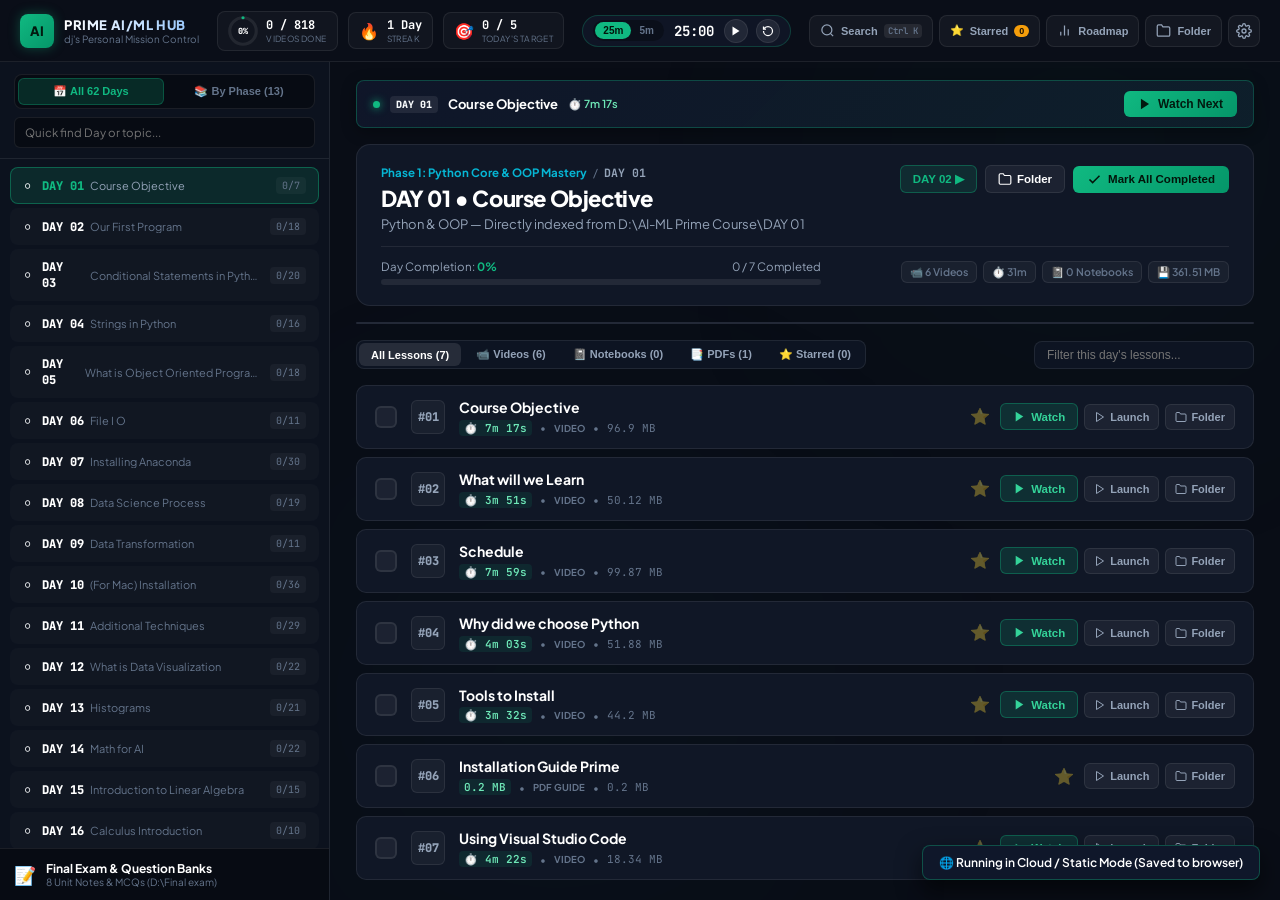
==== docs/index.html @ 707a9030 "feat: prime ai/ml course tracker with sqlite database and github pages static bundle" ====
<!DOCTYPE html>
<html lang="en">
<head>
  <meta charset="UTF-8">
  <meta name="viewport" content="width=device-width, initial-scale=1.0">
  <title>Prime AI/ML Course Tracker | dj's Learning Hub</title>
  <link rel="preconnect" href="https://fonts.googleapis.com">
  <link rel="preconnect" href="https://fonts.gstatic.com" crossorigin>
  <link href="https://fonts.googleapis.com/css2?family=Plus+Jakarta+Sans:wght@300;400;500;600;700;800&family=JetBrains+Mono:wght@400;500;600;700&display=swap" rel="stylesheet">
  <link rel="stylesheet" href="style.css?v=2.2">
</head>
<body>
  <div class="ambient-glow glow-1"></div>
  <div class="ambient-glow glow-2"></div>

  <div class="app-layout">
    
    <!-- COMPACT TOP HEADER -->
    <header class="top-nav">
      <div class="nav-brand-section">
        <div class="brand-avatar">AI</div>
        <div class="brand-text">
          <div class="brand-name">PRIME AI/ML HUB</div>
          <div class="brand-owner">dj's Personal Mission Control</div>
        </div>
      </div>

      <!-- Quick Metrics -->
      <div class="header-stats">
        <div class="stat-pill" title="Overall Course Progress">
          <div class="mini-progress-ring">
            <svg width="32" height="32" viewBox="0 0 36 36">
              <path class="circle-bg" d="M18 2.0845 a 15.9155 15.9155 0 0 1 0 31.831 a 15.9155 15.9155 0 0 1 0 -31.831"/>
              <path id="header-ring" class="circle-prog" stroke-dasharray="0, 100" d="M18 2.0845 a 15.9155 15.9155 0 0 1 0 31.831 a 15.9155 15.9155 0 0 1 0 -31.831"/>
            </svg>
            <span id="header-percent" class="ring-caption">0%</span>
          </div>
          <div class="stat-meta">
            <span id="header-videos-done" class="stat-value">0 / 818</span>
            <span class="stat-sub">Videos Done</span>
          </div>
        </div>

        <div class="stat-pill" title="Consecutive daily study streak">
          <span class="fire-emoji">🔥</span>
          <div class="stat-meta">
            <span id="header-streak" class="stat-value">1 Day</span>
            <span class="stat-sub">Streak</span>
          </div>
        </div>

        <div class="stat-pill" title="Today's goal">
          <span class="goal-emoji">🎯</span>
          <div class="stat-meta">
            <span id="header-today-goal" class="stat-value">0 / 5</span>
            <span class="stat-sub">Today's Target</span>
          </div>
        </div>
      </div>

      <!-- Pomodoro Widget -->
      <div class="nav-pomodoro">
        <div class="pomo-modes">
          <button class="pomo-mode active" data-mins="25">25m</button>
          <button class="pomo-mode" data-mins="5">5m</button>
        </div>
        <div class="pomo-display" id="pomo-timer">25:00</div>
        <button class="pomo-btn play" id="pomo-toggle-btn" title="Start/Pause">
          <svg width="12" height="12" viewBox="0 0 24 24" fill="currentColor">
            <polygon points="5 3 19 12 5 21 5 3"></polygon>
          </svg>
        </button>
        <button class="pomo-btn reset" id="pomo-reset-btn" title="Reset">
          <svg width="12" height="12" viewBox="0 0 24 24" fill="none" stroke="currentColor" stroke-width="2.5">
            <path d="M3 12a9 9 0 1 0 9-9 9.75 9.75 0 0 0-6.74 2.74L3 8"></path>
            <path d="M3 3v5h5"></path>
          </svg>
        </button>
      </div>

      <!-- Actions -->
      <div class="header-actions">
        <button class="header-btn" id="btn-open-search" title="Search (Ctrl + K)">
          <svg width="15" height="15" viewBox="0 0 24 24" fill="none" stroke="currentColor" stroke-width="2">
            <circle cx="11" cy="11" r="8"></circle>
            <line x1="21" y1="21" x2="16.65" y2="16.65"></line>
          </svg>
          <span>Search</span>
          <kbd>Ctrl K</kbd>
        </button>

        <button class="header-btn" id="btn-open-starred" title="Starred Revision Lessons">
          <span>⭐</span>
          <span>Starred</span>
          <span class="counter-badge" id="starred-count-pill">0</span>
        </button>

        <button class="header-btn" id="btn-open-roadmap" title="Curriculum Roadmap">
          <svg width="15" height="15" viewBox="0 0 24 24" fill="none" stroke="currentColor" stroke-width="2">
            <line x1="18" y1="20" x2="18" y2="10"></line>
            <line x1="12" y1="20" x2="12" y2="4"></line>
            <line x1="6" y1="20" x2="6" y2="14"></line>
          </svg>
          <span>Roadmap</span>
        </button>

        <button class="header-btn" id="btn-open-folder" title="Open D:\AI-ML Prime Course in Windows Explorer">
          <svg width="15" height="15" viewBox="0 0 24 24" fill="none" stroke="currentColor" stroke-width="2">
            <path d="M22 19a2 2 0 0 1-2 2H4a2 2 0 0 1-2-2V5a2 2 0 0 1 2-2h5l2 3h9a2 2 0 0 1 2 2z"></path>
          </svg>
          <span>Folder</span>
        </button>

        <button class="header-btn icon-only" id="btn-open-settings" title="Settings & Backup">
          <svg width="16" height="16" viewBox="0 0 24 24" fill="none" stroke="currentColor" stroke-width="2">
            <circle cx="12" cy="12" r="3"></circle>
            <path d="M19.4 15a1.65 1.65 0 0 0 .33 1.82l.06.06a2 2 0 0 1 0 2.83 2 2 0 0 1-2.83 0l-.06-.06a1.65 1.65 0 0 0-1.82-.33 1.65 1.65 0 0 0-1 1.51V21a2 2 0 0 1-2 2 2 2 0 0 1-2-2v-.09A1.65 1.65 0 0 0 9 19.4a1.65 1.65 0 0 0-1.82.33l-.06.06a2 2 0 0 1-2.83 0 2 2 0 0 1 0-2.83l.06-.06a1.65 1.65 0 0 0 .33-1.82 1.65 1.65 0 0 0-1.51-1H3a2 2 0 0 1-2-2 2 2 0 0 1 2-2h.09A1.65 1.65 0 0 0 4.6 9a1.65 1.65 0 0 0-.33-1.82l-.06-.06a2 2 0 0 1 0-2.83 2 2 0 0 1 2.83 0l.06.06a1.65 1.65 0 0 0 1.82.33H9a1.65 1.65 0 0 0 1-1.51V3a2 2 0 0 1 2-2 2 2 0 0 1 2 2v.09a1.65 1.65 0 0 0 1 1.51 1.65 1.65 0 0 0 1.82-.33l.06-.06a2 2 0 0 1 2.83 0 2 2 0 0 1 0 2.83l-.06.06a1.65 1.65 0 0 0-.33 1.82V9a1.65 1.65 0 0 0 1.51 1H21a2 2 0 0 1 2 2 2 2 0 0 1-2 2h-.09a1.65 1.65 0 0 0-1.51 1z"></path>
          </svg>
        </button>
      </div>
    </header>

    <!-- MAIN BODY -->
    <div class="main-body">
      
      <!-- SIDEBAR: DUAL VIEW (ALL 62 DAYS vs BY PHASE) -->
      <aside class="sidebar">
        <div class="sidebar-top">
          <!-- View Switcher -->
          <div class="sidebar-view-toggle">
            <button class="view-toggle-btn active" id="tab-view-days">📅 All 62 Days</button>
            <button class="view-toggle-btn" id="tab-view-phases">📚 By Phase (13)</button>
          </div>

          <div class="sidebar-search">
            <input type="text" id="sidebar-search-box" placeholder="Quick find Day or topic...">
          </div>
        </div>

        <!-- SCROLLABLE LIST OF DAYS & PHASES -->
        <div class="sidebar-scroll-area" id="sidebar-scroll-area">
          <div id="sidebar-content-root">
            <!-- Rendered by JS: either All 62 Days directly or Phase accordions -->
          </div>
        </div>

        <!-- Sticky Exam Vault Link -->
        <div class="sidebar-bottom-link" id="sidebar-exam-vault-btn">
          <div class="exam-link-inner">
            <span class="exam-icon">📝</span>
            <div class="exam-link-text">
              <span class="exam-title">Final Exam & Question Banks</span>
              <span class="exam-sub">8 Unit Notes & MCQs (D:\Final exam)</span>
            </div>
          </div>
        </div>
      </aside>

      <!-- CENTER WORKSPACE (NOW PROPERLY SCROLLABLE!) -->
      <main class="content-workspace" id="content-workspace">
        
        <!-- COMPACT RESUME STRIP -->
        <section class="compact-resume-strip" id="resume-banner">
          <div class="c-resume-left">
            <span class="pulse-dot"></span>
            <span class="c-resume-badge" id="resume-day-badge">DAY 01</span>
            <span class="c-resume-title" id="resume-lecture-title">01. Course Objective</span>
            <span class="c-resume-time" id="resume-time-badge">⏱️ 7m 17s</span>
          </div>
          <button class="c-resume-btn" id="resume-watch-btn">
            <svg width="14" height="14" viewBox="0 0 24 24" fill="currentColor">
              <polygon points="5 3 19 12 5 21 5 3"></polygon>
            </svg>
            <span>Watch Next</span>
          </button>
        </section>

        <!-- CURRENT DAY PANEL WITH PREV / NEXT BUTTONS -->
        <section class="current-day-panel">
          <div class="day-panel-header">
            <div class="day-panel-title-col">
              <div class="day-breadcrumbs">
                <span class="crumb-phase" id="day-phase-name">Phase 1: Python Core & OOP</span>
                <span class="crumb-divider">/</span>
                <span class="crumb-day" id="day-number-label">DAY 01</span>
              </div>
              <h1 class="day-main-heading" id="day-heading">DAY 01 • Course Objective</h1>
              <p class="day-overview-text" id="day-overview">Directly indexed from D:\AI-ML Prime Course\DAY 01</p>
            </div>

            <!-- Day Navigation & Actions -->
            <div class="day-panel-actions">
              <div class="day-nav-arrows">
                <button class="day-nav-arrow-btn" id="btn-prev-day" title="Previous Day">◀ Prev Day</button>
                <button class="day-nav-arrow-btn highlight" id="btn-next-day" title="Next Day">Next Day ▶</button>
              </div>

              <button class="btn-clean" id="btn-open-day-folder" title="Open Day folder in Windows Explorer">
                <svg width="14" height="14" viewBox="0 0 24 24" fill="none" stroke="currentColor" stroke-width="2">
                  <path d="M22 19a2 2 0 0 1-2 2H4a2 2 0 0 1-2-2V5a2 2 0 0 1 2-2h5l2 3h9a2 2 0 0 1 2 2z"></path>
                </svg>
                <span>Folder</span>
              </button>

              <button class="btn-primary-gradient" id="btn-toggle-day-complete">
                <svg width="15" height="15" viewBox="0 0 24 24" fill="none" stroke="currentColor" stroke-width="2.5">
                  <polyline points="20 6 9 17 4 12"></polyline>
                </svg>
                <span id="btn-toggle-day-text">Mark All Completed</span>
              </button>
            </div>
          </div>

          <!-- Progress summary strip -->
          <div class="day-progress-strip">
            <div class="prog-bar-container">
              <div class="prog-bar-label">
                <span>Day Completion: <strong id="day-pct-label">0%</strong></span>
                <span id="day-count-label">0 / 7 Completed</span>
              </div>
              <div class="prog-track">
                <div class="prog-fill" id="day-prog-fill" style="width: 0%;"></div>
              </div>
            </div>

            <div class="day-quick-stats">
              <span class="stat-tag" id="day-stat-vids">📹 6 Videos</span>
              <span class="stat-tag" id="day-stat-duration">⏱️ ~31m</span>
              <span class="stat-tag" id="day-stat-books">📓 0 Notebooks</span>
              <span class="stat-tag" id="day-stat-size">💾 361 MB</span>
            </div>
          </div>
        </section>

        <!-- DAY NOTES ACCORDION -->
        <section class="day-notes-wrapper">
          <div class="notes-bar-toggle" id="notes-bar-toggle">
            <div class="notes-bar-left">
              <span class="notes-icon">📝</span>
              <span class="notes-title">Personal Study Notes & Key Formulas for this Day</span>
              <span class="notes-tag" id="notes-active-tag"></span>
            </div>
            <div class="notes-bar-right">
              <span class="toggle-arrow" id="notes-arrow">▼</span>
            </div>
          </div>
          <div class="notes-content-area" id="notes-content-area" style="display: none;">
            <div class="notes-quick-tags">
              <button class="quick-tag-btn" data-insert="[💡 Key Concept]: ">+ Key Concept</button>
              <button class="quick-tag-btn" data-insert="[🎯 Interview Q]: ">+ Interview Q</button>
              <button class="quick-tag-btn" data-insert="[⚠️ Caution]: ">+ Caution</button>
              <button class="quick-tag-btn" data-insert="[📌 Code Snippet]: ">+ Code Snippet</button>
            </div>
            <textarea id="day-notes-input" placeholder="Jot down notes, formulas, interview questions, or code snippets for this day... (Auto-saves continuously)"></textarea>
            <div class="notes-bottom-row">
              <span class="notes-auto-msg" id="notes-status-msg">Auto-saves on typing</span>
              <button class="btn-save-note" id="btn-save-note">Save Notes</button>
            </div>
          </div>
        </section>

        <!-- LESSON FILTER TABS -->
        <section class="lessons-header-filter">
          <div class="filter-pills">
            <button class="tab-pill active" data-type="all">All Lessons (<span id="count-all">0</span>)</button>
            <button class="tab-pill" data-type="video">📹 Videos (<span id="count-video">0</span>)</button>
            <button class="tab-pill" data-type="notebook">📓 Notebooks (<span id="count-notebook">0</span>)</button>
            <button class="tab-pill" data-type="pdf">📑 PDFs (<span id="count-pdf">0</span>)</button>
            <button class="tab-pill" data-type="starred">⭐ Starred (<span id="count-starred">0</span>)</button>
          </div>
          <div class="lesson-search-box">
            <input type="text" id="lesson-local-search" placeholder="Filter this day's lessons...">
          </div>
        </section>

        <!-- LESSONS CARDS LIST -->
        <section class="lessons-stack" id="lessons-cards-stack">
          <!-- Populated dynamically -->
        </section>

        <!-- BOTTOM DAY ADVANCE BANNER -->
        <section class="day-advance-card" id="day-advance-card">
          <div class="advance-card-content">
            <div class="advance-card-text">
              <span class="advance-label">UP NEXT IN CURRICULUM</span>
              <h3 class="advance-title" id="advance-next-title">Day 02 • Our First Program</h3>
              <p class="advance-meta" id="advance-next-meta">18 Lectures • ~1h 15m</p>
            </div>
            <button class="advance-btn" id="btn-advance-next-day">
              <span>Go to Next Day</span>
              <svg width="16" height="16" viewBox="0 0 24 24" fill="none" stroke="currentColor" stroke-width="2.5">
                <line x1="5" y1="12" x2="19" y2="12"></line>
                <polyline points="12 5 19 12 12 19"></polyline>
              </svg>
            </button>
          </div>
        </section>

      </main>
    </div>

    <!-- THEATER VIDEO PLAYER MODAL -->
    <div class="theater-modal" id="video-theater" style="display: none;">
      <div class="theater-card">
        <div class="theater-header">
          <div class="theater-title-group">
            <span class="theater-badge" id="theater-day-badge">DAY 01</span>
            <h3 class="theater-heading" id="theater-title">Lecture Title</h3>
          </div>
          <div class="theater-actions">
            <button class="btn-theater-action" id="theater-vlc-btn" title="Open in VLC / Laptop Media Player">
              <svg width="15" height="15" viewBox="0 0 24 24" fill="currentColor">
                <polygon points="5 3 19 12 5 21 5 3"></polygon>
              </svg>
              <span>Open in Laptop Player</span>
            </button>
            <button class="btn-theater-close" id="theater-close-btn" title="Close (Esc)">&times;</button>
          </div>
        </div>

        <div class="theater-screen">
          <video id="theater-video" controls preload="metadata" playsinline></video>
        </div>

        <div class="theater-footer">
          <div class="theater-speeds">
            <span class="speed-label">Speed:</span>
            <button class="speed-btn" data-spd="0.75">0.75x</button>
            <button class="speed-btn active" data-spd="1.0">1.0x</button>
            <button class="speed-btn" data-spd="1.25">1.25x</button>
            <button class="speed-btn" data-spd="1.5">1.5x</button>
            <button class="speed-btn" data-spd="1.75">1.75x</button>
            <button class="speed-btn" data-spd="2.0">2.0x</button>
          </div>

          <div class="theater-next">
            <button class="btn-complete-next" id="theater-next-btn">
              <svg width="16" height="16" viewBox="0 0 24 24" fill="none" stroke="currentColor" stroke-width="2.5">
                <polyline points="20 6 9 17 4 12"></polyline>
              </svg>
              <span>Mark Complete & Play Next</span>
            </button>
          </div>
        </div>
      </div>
    </div>

    <!-- GLOBAL SEARCH MODAL (Ctrl + K) -->
    <div class="overlay-modal" id="search-modal" style="display: none;">
      <div class="search-modal-container">
        <div class="search-modal-head">
          <svg width="20" height="20" viewBox="0 0 24 24" fill="none" stroke="currentColor" stroke-width="2">
            <circle cx="11" cy="11" r="8"></circle>
            <line x1="21" y1="21" x2="16.65" y2="16.65"></line>
          </svg>
          <input type="text" id="global-search-field" placeholder="Search any topic, e.g. 'Linear Regression', 'CNN', 'Docker', 'OOP'..." autocomplete="off">
          <button class="overlay-close" id="search-close-btn">&times;</button>
        </div>
        <div class="search-modal-results" id="search-modal-results">
          <div class="empty-hint">Type keywords to search across all 62 Days and 818+ lessons...</div>
        </div>
      </div>
    </div>

    <!-- STARRED REVISION MODAL -->
    <div class="overlay-modal" id="starred-modal" style="display: none;">
      <div class="standard-modal-container">
        <div class="standard-modal-head">
          <div class="title-with-icon">
            <span>⭐</span>
            <h3>Starred Revision Bank</h3>
          </div>
          <button class="overlay-close" id="starred-close-btn">&times;</button>
        </div>
        <div class="standard-modal-body">
          <p class="modal-lead">Lessons and formulas flagged for your interview and exam revision.</p>
          <div class="starred-grid" id="starred-items-box">
            <!-- Populated dynamically -->
          </div>
        </div>
      </div>
    </div>

    <!-- ROADMAP & ANALYTICS MODAL -->
    <div class="overlay-modal" id="roadmap-modal" style="display: none;">
      <div class="standard-modal-container wide">
        <div class="standard-modal-head">
          <h3>Prime AI/ML Curriculum Roadmap & Estimates</h3>
          <button class="overlay-close" id="roadmap-close-btn">&times;</button>
        </div>
        <div class="standard-modal-body">
          <div class="kpi-grid">
            <div class="kpi-card">
              <span class="kpi-value" id="kpi-videos-done">0 / 818</span>
              <span class="kpi-title">Videos Completed</span>
            </div>
            <div class="kpi-card">
              <span class="kpi-value" id="kpi-days-done">0 / 62</span>
              <span class="kpi-title">Days Completed</span>
            </div>
            <div class="kpi-card">
              <span class="kpi-value" id="kpi-hours-total">117.1h</span>
              <span class="kpi-title">Total Course Material</span>
            </div>
            <div class="kpi-card">
              <span class="kpi-value" id="kpi-estimated-date">Calculating...</span>
              <span class="kpi-title">Projected Completion</span>
            </div>
          </div>

          <h4 class="subhead-title">Phase-by-Phase Progress</h4>
          <div class="roadmap-phases-grid" id="roadmap-phases-grid">
            <!-- Populated dynamically -->
          </div>
        </div>
      </div>
    </div>

    <!-- SETTINGS & BACKUP MODAL -->
    <div class="overlay-modal" id="settings-modal" style="display: none;">
      <div class="standard-modal-container">
        <div class="standard-modal-head">
          <h3>Preferences & Backup</h3>
          <button class="overlay-close" id="settings-close-btn">&times;</button>
        </div>
        <div class="standard-modal-body">
          <div class="config-row">
            <label class="config-label">Daily Lesson Target</label>
            <div class="config-inline">
              <input type="number" id="setting-daily-target" min="1" max="50" value="5">
              <button class="btn-simple" id="btn-save-target">Save Target</button>
            </div>
            <span class="config-help">Setting a comfortable daily target (e.g. 5 lectures/day) helps you complete the course in ~5-6 weeks.</span>
          </div>

          <div class="config-row">
            <label class="config-label">Export Progress Backup</label>
            <p class="config-desc">Save a JSON backup of all completed lessons, bookmarks, and study notes.</p>
            <button class="btn-simple" id="btn-export-backup">📥 Download Backup JSON</button>
          </div>

          <div class="config-row">
            <label class="config-label">Restore from Backup</label>
            <p class="config-desc">Restore your saved progress from a JSON file.</p>
            <input type="file" id="file-import-input" accept=".json" style="display: none;">
            <button class="btn-simple secondary" id="btn-trigger-import">📤 Upload Backup JSON</button>
          </div>

          <div class="config-row">
            <label class="config-label">Indexed Course Path</label>
            <p class="config-path"><code>D:\AI-ML Prime Course</code></p>
          </div>
        </div>
      </div>
    </div>

    <!-- TOAST NOTIFICATIONS -->
    <div class="toast-shelf" id="toast-shelf"></div>

  </div>

  <script src="app.js?v=2.2"></script>
</body>
</html>
---- docs/style.css ----
:root {
  --bg-core: #090d16;
  --bg-card: #101726;
  --bg-card-hover: #162035;
  --bg-sidebar: #0c121e;
  --bg-nav: #0a0e18;
  
  --border-subtle: rgba(255, 255, 255, 0.08);
  --border-hover: rgba(255, 255, 255, 0.16);
  --border-accent: rgba(16, 185, 129, 0.4);

  --text-primary: #f8fafc;
  --text-secondary: #94a3b8;
  --text-muted: #64748b;

  --emerald: #10b981;
  --emerald-glow: rgba(16, 185, 129, 0.35);
  --cyan: #06b6d4;
  --blue: #3b82f6;
  --indigo: #6366f1;
  --amber: #f59e0b;
  --rose: #f43f5e;

  --font-sans: 'Plus Jakarta Sans', system-ui, -apple-system, sans-serif;
  --font-mono: 'JetBrains Mono', monospace;

  --radius-xl: 14px;
  --radius-lg: 10px;
  --radius-md: 8px;
  --radius-sm: 6px;
}

* {
  margin: 0;
  padding: 0;
  box-sizing: border-box;
}

html, body {
  height: 100%;
  width: 100%;
  overflow: hidden; /* App shell manages internal scrolling */
  font-family: var(--font-sans);
  background-color: var(--bg-core);
  color: var(--text-primary);
  -webkit-font-smoothing: antialiased;
}

/* PROMINENT, HIGH-VISIBILITY SCROLLBARS */
::-webkit-scrollbar {
  width: 9px;
  height: 9px;
}
::-webkit-scrollbar-track {
  background: rgba(0, 0, 0, 0.45);
}
::-webkit-scrollbar-thumb {
  background: #10b981;
  border-radius: 6px;
  border: 2px solid #090d16;
}
::-webkit-scrollbar-thumb:hover {
  background: #34d399;
  box-shadow: 0 0 10px var(--emerald-glow);
}
* {
  scrollbar-color: #10b981 rgba(0, 0, 0, 0.35);
  scrollbar-width: thin;
}

/* Ambient Backdrops */
.ambient-glow {
  position: fixed;
  border-radius: 50%;
  filter: blur(140px);
  pointer-events: none;
  z-index: 0;
}
.glow-1 {
  width: 500px;
  height: 500px;
  background: radial-gradient(circle, rgba(16, 185, 129, 0.08) 0%, transparent 70%);
  top: -100px;
  right: -50px;
}
.glow-2 {
  width: 600px;
  height: 600px;
  background: radial-gradient(circle, rgba(6, 182, 212, 0.06) 0%, transparent 70%);
  bottom: -100px;
  left: 20%;
}

/* APP SHELL WITH STRICT FLEXBOX SCROLLING */
.app-layout {
  position: relative;
  z-index: 1;
  display: flex;
  flex-direction: column;
  height: 100vh;
  width: 100vw;
  overflow: hidden;
}

/* TOP NAVIGATION */
.top-nav {
  height: 62px;
  background: var(--bg-nav);
  border-bottom: 1px solid var(--border-subtle);
  display: flex;
  align-items: center;
  justify-content: space-between;
  padding: 0 20px;
  gap: 16px;
  flex-shrink: 0;
  backdrop-filter: blur(20px);
}

.nav-brand-section {
  display: flex;
  align-items: center;
  gap: 10px;
}
.brand-avatar {
  width: 34px;
  height: 34px;
  background: linear-gradient(135deg, var(--emerald), #059669);
  color: #021a0f;
  font-weight: 800;
  font-size: 13px;
  border-radius: 8px;
  display: flex;
  align-items: center;
  justify-content: center;
  box-shadow: 0 0 12px var(--emerald-glow);
}
.brand-text {
  display: flex;
  flex-direction: column;
}
.brand-name {
  font-size: 13px;
  font-weight: 800;
  letter-spacing: 0.6px;
  background: linear-gradient(90deg, #fff, #93c5fd);
  -webkit-background-clip: text;
  -webkit-text-fill-color: transparent;
}
.brand-owner {
  font-size: 10px;
  color: var(--text-muted);
}

/* Stats in Header */
.header-stats {
  display: flex;
  align-items: center;
  gap: 10px;
}
.stat-pill {
  display: flex;
  align-items: center;
  gap: 8px;
  background: rgba(255, 255, 255, 0.03);
  border: 1px solid var(--border-subtle);
  border-radius: var(--radius-md);
  padding: 4px 10px;
  transition: all 0.2s ease;
}
.stat-pill:hover {
  background: rgba(255, 255, 255, 0.06);
  border-color: var(--border-hover);
}

.mini-progress-ring {
  position: relative;
  width: 30px;
  height: 30px;
  display: flex;
  align-items: center;
  justify-content: center;
}
.circle-bg {
  fill: none;
  stroke: rgba(255, 255, 255, 0.08);
  stroke-width: 3.8;
}
.circle-prog {
  fill: none;
  stroke: var(--emerald);
  stroke-width: 3.8;
  stroke-linecap: round;
  transition: stroke-dasharray 0.5s ease;
}
.ring-caption {
  position: absolute;
  font-size: 8.5px;
  font-weight: 800;
  font-family: var(--font-mono);
  color: #fff;
}

.stat-meta {
  display: flex;
  flex-direction: column;
}
.stat-value {
  font-size: 12px;
  font-weight: 700;
  font-family: var(--font-mono);
  color: #fff;
}
.stat-sub {
  font-size: 8.5px;
  color: var(--text-muted);
  text-transform: uppercase;
  letter-spacing: 0.4px;
}

.fire-emoji, .goal-emoji {
  font-size: 16px;
}

/* Pomodoro Widget */
.nav-pomodoro {
  display: flex;
  align-items: center;
  gap: 8px;
  background: rgba(16, 23, 38, 0.95);
  border: 1px solid rgba(16, 185, 129, 0.25);
  padding: 3px 10px;
  border-radius: 24px;
}
.pomo-modes {
  display: flex;
  background: rgba(0, 0, 0, 0.3);
  border-radius: 12px;
  padding: 2px;
}
.pomo-mode {
  background: transparent;
  border: none;
  color: var(--text-muted);
  font-size: 10px;
  font-weight: 600;
  padding: 3px 8px;
  border-radius: 10px;
  cursor: pointer;
}
.pomo-mode.active {
  background: var(--emerald);
  color: #03140a;
  font-weight: 700;
}
.pomo-display {
  font-family: var(--font-mono);
  font-size: 14px;
  font-weight: 700;
  color: #fff;
  min-width: 44px;
  text-align: center;
}
.pomo-btn {
  background: rgba(255, 255, 255, 0.08);
  border: 1px solid var(--border-subtle);
  color: #fff;
  width: 24px;
  height: 24px;
  border-radius: 50%;
  display: flex;
  align-items: center;
  justify-content: center;
  cursor: pointer;
}
.pomo-btn:hover {
  background: var(--emerald);
  color: #03140a;
}

/* Header Buttons */
.header-actions {
  display: flex;
  align-items: center;
  gap: 6px;
}
.header-btn {
  display: flex;
  align-items: center;
  gap: 6px;
  background: rgba(255, 255, 255, 0.04);
  border: 1px solid var(--border-subtle);
  color: var(--text-secondary);
  height: 32px;
  padding: 0 10px;
  border-radius: var(--radius-md);
  font-size: 11px;
  font-weight: 600;
  cursor: pointer;
  transition: all 0.2s ease;
}
.header-btn:hover {
  background: rgba(255, 255, 255, 0.08);
  color: #fff;
  border-color: var(--border-hover);
}
.header-btn kbd {
  background: rgba(255, 255, 255, 0.08);
  border-radius: 4px;
  padding: 1px 4px;
  font-size: 9px;
  font-family: var(--font-mono);
  color: var(--text-muted);
}
.counter-badge {
  background: var(--amber);
  color: #1a1002;
  font-size: 9px;
  font-weight: 800;
  padding: 1px 5px;
  border-radius: 6px;
}
.header-btn.icon-only {
  padding: 0;
  width: 32px;
  justify-content: center;
}

/* MAIN BODY - CRITICAL FLEXBOX SCROLLING BASE */
.main-body {
  display: flex;
  flex: 1;
  min-height: 0; /* CRITICAL: Enables children to shrink and scroll */
  overflow: hidden;
}

/* SIDEBAR */
.sidebar {
  width: 330px;
  background: var(--bg-sidebar);
  border-right: 1px solid var(--border-subtle);
  display: flex;
  flex-direction: column;
  min-height: 0; /* CRITICAL */
  flex-shrink: 0;
}

.sidebar-top {
  padding: 12px 14px 10px;
  display: flex;
  flex-direction: column;
  gap: 8px;
  border-bottom: 1px solid var(--border-subtle);
}

/* View Switcher */
.sidebar-view-toggle {
  display: flex;
  background: rgba(0, 0, 0, 0.35);
  border: 1px solid var(--border-subtle);
  border-radius: var(--radius-md);
  padding: 3px;
  gap: 3px;
}
.view-toggle-btn {
  flex: 1;
  background: transparent;
  border: none;
  color: var(--text-muted);
  font-size: 11px;
  font-weight: 700;
  padding: 6px 8px;
  border-radius: var(--radius-sm);
  cursor: pointer;
  transition: all 0.15s ease;
  white-space: nowrap;
}
.view-toggle-btn.active {
  background: rgba(16, 185, 129, 0.18);
  color: var(--emerald);
  border: 1px solid rgba(16, 185, 129, 0.3);
}

.sidebar-search input {
  width: 100%;
  background: rgba(0, 0, 0, 0.35);
  border: 1px solid var(--border-subtle);
  border-radius: var(--radius-sm);
  padding: 7px 10px;
  color: #fff;
  font-size: 11.5px;
  font-family: var(--font-sans);
  outline: none;
}
.sidebar-search input:focus {
  border-color: var(--emerald);
}

/* SCROLLABLE SIDEBAR LIST */
.sidebar-scroll-area {
  flex: 1;
  min-height: 0; /* CRITICAL */
  overflow-y: scroll; /* ALWAYS SCROLLABLE */
  padding: 8px 10px 20px;
}

/* DAY ROW IN SIDEBAR */
.sidebar-day-card {
  display: flex;
  align-items: center;
  justify-content: space-between;
  padding: 9px 12px;
  margin-bottom: 4px;
  border-radius: var(--radius-md);
  background: rgba(255, 255, 255, 0.02);
  border: 1px solid transparent;
  cursor: pointer;
  transition: all 0.15s ease;
  gap: 8px;
}
.sidebar-day-card:hover {
  background: rgba(255, 255, 255, 0.06);
  border-color: var(--border-hover);
}
.sidebar-day-card.active {
  background: rgba(16, 185, 129, 0.14);
  border-color: rgba(16, 185, 129, 0.4);
}

.s-day-left {
  display: flex;
  align-items: center;
  gap: 10px;
  flex: 1;
  min-width: 0;
}
.s-status-icon {
  font-size: 11px;
  flex-shrink: 0;
}
.s-day-meta {
  display: flex;
  flex-direction: column;
  gap: 1px;
  min-width: 0;
}
.s-day-title-row {
  display: flex;
  align-items: center;
  gap: 6px;
}
.s-day-num {
  font-size: 12px;
  font-weight: 800;
  font-family: var(--font-mono);
  color: #fff;
}
.sidebar-day-card.active .s-day-num {
  color: var(--emerald);
}
.s-day-topic {
  font-size: 11px;
  color: var(--text-muted);
  white-space: nowrap;
  overflow: hidden;
  text-overflow: ellipsis;
}
.sidebar-day-card.active .s-day-topic {
  color: var(--text-secondary);
}
.s-day-badge-cnt {
  font-size: 10px;
  font-family: var(--font-mono);
  color: var(--text-muted);
  background: rgba(255, 255, 255, 0.04);
  padding: 2px 6px;
  border-radius: 4px;
  flex-shrink: 0;
}

/* Phase Accordion in By Phase view */
.phase-accordion-card {
  border: 1px solid var(--border-subtle);
  border-radius: var(--radius-md);
  background: rgba(255, 255, 255, 0.02);
  margin-bottom: 6px;
  overflow: hidden;
}
.phase-accordion-card.open {
  background: rgba(255, 255, 255, 0.035);
  border-color: var(--border-hover);
}
.phase-accordion-head {
  padding: 10px 12px;
  display: flex;
  align-items: center;
  justify-content: space-between;
  cursor: pointer;
  user-select: none;
  gap: 8px;
}
.phase-accordion-head:hover {
  background: rgba(255, 255, 255, 0.04);
}
.phase-indicator-dot {
  width: 8px;
  height: 8px;
  border-radius: 50%;
  flex-shrink: 0;
}
.phase-head-meta {
  display: flex;
  flex-direction: column;
  gap: 1px;
  flex: 1;
}
.phase-head-title {
  font-size: 12px;
  font-weight: 700;
  color: #fff;
}
.phase-head-sub {
  font-size: 10px;
  color: var(--text-muted);
  font-family: var(--font-mono);
}
.phase-toggle-icon {
  font-size: 9px;
  color: var(--text-muted);
  transition: transform 0.2s ease;
}
.phase-accordion-card.open .phase-toggle-icon {
  transform: rotate(180deg);
}
.phase-nested-days {
  display: none;
  padding: 4px 6px 8px;
  flex-direction: column;
  gap: 2px;
}
.phase-accordion-card.open .phase-nested-days {
  display: flex;
}

/* Exam Vault Sticky Footer Link */
.sidebar-bottom-link {
  padding: 12px 14px;
  border-top: 1px solid var(--border-subtle);
  background: rgba(0, 0, 0, 0.35);
  cursor: pointer;
  transition: all 0.2s ease;
  flex-shrink: 0;
}
.sidebar-bottom-link:hover {
  background: rgba(225, 29, 72, 0.15);
}
.exam-link-inner {
  display: flex;
  align-items: center;
  gap: 10px;
}
.exam-icon {
  font-size: 18px;
}
.exam-link-text {
  display: flex;
  flex-direction: column;
}
.exam-title {
  font-size: 12px;
  font-weight: 700;
  color: #fff;
}
.exam-sub {
  font-size: 10px;
  color: var(--text-muted);
}

/* CENTER WORKSPACE - PROPERLY SCROLLABLE WITH STABLE GUTTER */
.content-workspace {
  flex: 1;
  min-height: 0; /* CRITICAL: Enables vertical scrolling inside flex container */
  overflow-y: scroll; /* ALWAYS SCROLLABLE */
  padding: 18px 26px 80px;
  display: flex;
  flex-direction: column;
  gap: 16px;
}

/* COMPACT RESUME STRIP */
.compact-resume-strip {
  background: linear-gradient(135deg, rgba(16, 23, 42, 0.95), rgba(15, 33, 45, 0.9));
  border: 1px solid rgba(16, 185, 129, 0.3);
  border-radius: var(--radius-md);
  padding: 10px 16px;
  display: flex;
  align-items: center;
  justify-content: space-between;
  gap: 14px;
  box-shadow: 0 4px 15px rgba(0, 0, 0, 0.3);
}
.c-resume-left {
  display: flex;
  align-items: center;
  gap: 10px;
  min-width: 0;
}
.pulse-dot {
  width: 7px;
  height: 7px;
  background: var(--emerald);
  border-radius: 50%;
  box-shadow: 0 0 8px var(--emerald);
  flex-shrink: 0;
  animation: pulse 2s infinite;
}
@keyframes pulse {
  0% { transform: scale(0.95); opacity: 0.8; }
  50% { transform: scale(1.2); opacity: 1; }
  100% { transform: scale(0.95); opacity: 0.8; }
}
.c-resume-badge {
  font-size: 10px;
  font-weight: 800;
  font-family: var(--font-mono);
  background: rgba(255, 255, 255, 0.08);
  padding: 2px 6px;
  border-radius: 4px;
}
.c-resume-title {
  font-size: 13px;
  font-weight: 700;
  color: #fff;
  white-space: nowrap;
  overflow: hidden;
  text-overflow: ellipsis;
}
.c-resume-time {
  font-size: 11px;
  font-weight: 600;
  color: #6ee7b7;
  white-space: nowrap;
}
.c-resume-btn {
  display: flex;
  align-items: center;
  gap: 6px;
  background: linear-gradient(135deg, var(--emerald), #059669);
  color: #021a0f;
  font-size: 12px;
  font-weight: 800;
  border: none;
  padding: 6px 14px;
  border-radius: var(--radius-sm);
  cursor: pointer;
  white-space: nowrap;
}
.c-resume-btn:hover {
  box-shadow: 0 0 14px var(--emerald-glow);
}

/* CURRENT DAY PANEL */
.current-day-panel {
  background: var(--bg-card);
  border: 1px solid var(--border-subtle);
  border-radius: var(--radius-xl);
  padding: 20px 24px;
  display: flex;
  flex-direction: column;
  gap: 14px;
}
.day-panel-header {
  display: flex;
  align-items: flex-start;
  justify-content: space-between;
  gap: 16px;
}
.day-panel-title-col {
  display: flex;
  flex-direction: column;
  gap: 4px;
}
.day-breadcrumbs {
  display: flex;
  align-items: center;
  gap: 6px;
  font-size: 11.5px;
}
.crumb-phase {
  color: var(--cyan);
  font-weight: 700;
}
.crumb-divider {
  color: var(--text-muted);
}
.crumb-day {
  color: var(--text-secondary);
  font-family: var(--font-mono);
  font-weight: 700;
}
.day-main-heading {
  font-size: 22px;
  font-weight: 800;
  color: #fff;
  letter-spacing: -0.4px;
}
.day-overview-text {
  font-size: 13px;
  color: var(--text-secondary);
}

.day-panel-actions {
  display: flex;
  align-items: center;
  gap: 8px;
  flex-shrink: 0;
  flex-wrap: wrap;
}
.day-nav-arrows {
  display: flex;
  gap: 4px;
}
.day-nav-arrow-btn {
  background: rgba(255, 255, 255, 0.05);
  border: 1px solid var(--border-subtle);
  color: #fff;
  font-size: 11.5px;
  font-weight: 700;
  padding: 6px 12px;
  border-radius: var(--radius-sm);
  cursor: pointer;
}
.day-nav-arrow-btn:hover {
  background: rgba(255, 255, 255, 0.12);
}
.day-nav-arrow-btn.highlight {
  background: rgba(16, 185, 129, 0.12);
  border-color: rgba(16, 185, 129, 0.35);
  color: var(--emerald);
}
.day-nav-arrow-btn.highlight:hover {
  background: var(--emerald);
  color: #021a0f;
}

.btn-clean {
  display: flex;
  align-items: center;
  gap: 5px;
  background: rgba(255, 255, 255, 0.05);
  border: 1px solid var(--border-subtle);
  color: #fff;
  padding: 6px 12px;
  border-radius: var(--radius-sm);
  font-size: 11.5px;
  font-weight: 600;
  cursor: pointer;
}
.btn-clean:hover {
  background: rgba(255, 255, 255, 0.1);
}
.btn-primary-gradient {
  display: flex;
  align-items: center;
  gap: 6px;
  background: linear-gradient(135deg, var(--emerald), #059669);
  color: #03140a;
  border: none;
  padding: 6px 14px;
  border-radius: var(--radius-sm);
  font-size: 11.5px;
  font-weight: 700;
  cursor: pointer;
}
.btn-primary-gradient:hover {
  box-shadow: 0 0 14px var(--emerald-glow);
}

/* Day Progress Strip */
.day-progress-strip {
  display: flex;
  align-items: center;
  justify-content: space-between;
  border-top: 1px solid var(--border-subtle);
  padding-top: 12px;
  gap: 16px;
}
.prog-bar-container {
  flex: 1;
  max-width: 440px;
  display: flex;
  flex-direction: column;
  gap: 5px;
}
.prog-bar-label {
  display: flex;
  justify-content: space-between;
  font-size: 11.5px;
  color: var(--text-secondary);
}
.prog-bar-label strong {
  color: var(--emerald);
}
.prog-track {
  height: 6px;
  background: rgba(255, 255, 255, 0.08);
  border-radius: 4px;
  overflow: hidden;
}
.prog-fill {
  height: 100%;
  background: linear-gradient(90deg, var(--emerald), var(--cyan));
  border-radius: 4px;
  transition: width 0.4s ease;
}

.day-quick-stats {
  display: flex;
  gap: 6px;
}
.stat-tag {
  font-size: 10.5px;
  font-weight: 600;
  background: rgba(255, 255, 255, 0.04);
  border: 1px solid var(--border-subtle);
  color: var(--text-muted);
  padding: 3px 8px;
  border-radius: var(--radius-sm);
}

/* NOTES DRAWER */
.day-notes-wrapper {
  background: var(--bg-card);
  border: 1px solid var(--border-subtle);
  border-radius: var(--radius-lg);
  overflow: hidden;
}
.notes-bar-toggle {
  padding: 10px 16px;
  display: flex;
  align-items: center;
  justify-content: space-between;
  cursor: pointer;
  user-select: none;
}
.notes-bar-toggle:hover {
  background: rgba(255, 255, 255, 0.02);
}
.notes-bar-left {
  display: flex;
  align-items: center;
  gap: 8px;
  font-size: 12px;
  font-weight: 700;
  color: var(--text-secondary);
}
.notes-tag {
  font-size: 9.5px;
  background: rgba(16, 185, 129, 0.15);
  color: var(--emerald);
  padding: 1px 5px;
  border-radius: 4px;
}
.toggle-arrow {
  font-size: 9px;
  color: var(--text-muted);
  transition: transform 0.2s ease;
}

.notes-content-area {
  padding: 0 16px 14px;
  display: flex;
  flex-direction: column;
  gap: 8px;
}
.notes-quick-tags {
  display: flex;
  gap: 5px;
  flex-wrap: wrap;
}
.quick-tag-btn {
  background: rgba(255, 255, 255, 0.05);
  border: 1px solid var(--border-subtle);
  color: var(--text-secondary);
  font-size: 10.5px;
  font-weight: 600;
  padding: 2px 7px;
  border-radius: 4px;
  cursor: pointer;
}
.quick-tag-btn:hover {
  background: rgba(255, 255, 255, 0.12);
  color: #fff;
}
.notes-content-area textarea {
  width: 100%;
  min-height: 90px;
  background: rgba(0, 0, 0, 0.35);
  border: 1px solid var(--border-subtle);
  border-radius: var(--radius-sm);
  padding: 10px;
  color: #fff;
  font-family: var(--font-mono);
  font-size: 12px;
  line-height: 1.5;
  outline: none;
  resize: vertical;
}
.notes-content-area textarea:focus {
  border-color: var(--emerald);
}
.notes-bottom-row {
  display: flex;
  align-items: center;
  justify-content: space-between;
}
.notes-auto-msg {
  font-size: 10.5px;
  color: var(--text-muted);
}
.btn-save-note {
  background: rgba(255, 255, 255, 0.08);
  border: 1px solid var(--border-subtle);
  color: #fff;
  padding: 4px 12px;
  border-radius: var(--radius-sm);
  font-size: 11px;
  font-weight: 600;
  cursor: pointer;
}
.btn-save-note:hover {
  background: var(--emerald);
  color: #03140a;
}

/* LESSONS HEADER FILTER */
.lessons-header-filter {
  display: flex;
  align-items: center;
  justify-content: space-between;
  gap: 12px;
  flex-wrap: wrap;
}
.filter-pills {
  display: flex;
  background: rgba(16, 23, 38, 0.8);
  border: 1px solid var(--border-subtle);
  border-radius: var(--radius-md);
  padding: 2px;
  gap: 3px;
}
.tab-pill {
  background: transparent;
  border: none;
  color: var(--text-secondary);
  font-size: 11px;
  font-weight: 600;
  padding: 5px 12px;
  border-radius: var(--radius-sm);
  cursor: pointer;
}
.tab-pill.active {
  background: rgba(255, 255, 255, 0.1);
  color: #fff;
  font-weight: 700;
}
.lesson-search-box input {
  background: rgba(16, 23, 38, 0.8);
  border: 1px solid var(--border-subtle);
  border-radius: var(--radius-md);
  padding: 6px 12px;
  color: #fff;
  font-size: 12px;
  outline: none;
  width: 220px;
}
.lesson-search-box input:focus {
  border-color: var(--emerald);
}

/* LESSONS STACK */
.lessons-stack {
  display: flex;
  flex-direction: column;
  gap: 8px;
}

/* LESSON CARD */
.lecture-card {
  background: var(--bg-card);
  border: 1px solid var(--border-subtle);
  border-radius: var(--radius-lg);
  padding: 12px 18px;
  display: flex;
  align-items: center;
  justify-content: space-between;
  gap: 16px;
  transition: all 0.15s ease;
}
.lecture-card:hover {
  background: var(--bg-card-hover);
  border-color: var(--border-hover);
}
.lecture-card.done {
  border-left: 4px solid var(--emerald);
  background: rgba(16, 185, 129, 0.03);
}

.card-left-group {
  display: flex;
  align-items: center;
  gap: 14px;
  flex: 1;
}

/* Checkbox */
.huge-checkbox {
  position: relative;
  width: 22px;
  height: 22px;
  cursor: pointer;
  flex-shrink: 0;
}
.huge-checkbox input {
  opacity: 0;
  width: 0;
  height: 0;
}
.huge-check-box {
  position: absolute;
  top: 0;
  left: 0;
  width: 22px;
  height: 22px;
  background: rgba(255, 255, 255, 0.05);
  border: 2px solid var(--border-subtle);
  border-radius: 6px;
  display: flex;
  align-items: center;
  justify-content: center;
}
.huge-checkbox:hover .huge-check-box {
  border-color: var(--emerald);
}
.huge-checkbox input:checked ~ .huge-check-box {
  background: var(--emerald);
  border-color: var(--emerald);
  box-shadow: 0 0 10px var(--emerald-glow);
}
.huge-check-box::after {
  content: "";
  position: absolute;
  display: none;
  width: 5px;
  height: 9px;
  border: solid #021a0f;
  border-width: 0 2px 2px 0;
  transform: rotate(45deg);
  margin-top: -2px;
}
.huge-checkbox input:checked ~ .huge-check-box::after {
  display: block;
}

.lecture-number-pill {
  width: 34px;
  height: 34px;
  background: rgba(255, 255, 255, 0.04);
  border: 1px solid var(--border-subtle);
  border-radius: var(--radius-sm);
  font-family: var(--font-mono);
  font-size: 12px;
  font-weight: 800;
  color: var(--text-secondary);
  display: flex;
  align-items: center;
  justify-content: center;
  flex-shrink: 0;
}
.lecture-card.done .lecture-number-pill {
  color: var(--emerald);
  border-color: rgba(16, 185, 129, 0.3);
  background: rgba(16, 185, 129, 0.08);
}

.lecture-text-col {
  display: flex;
  flex-direction: column;
  gap: 3px;
  flex: 1;
}
.lecture-name {
  font-size: 14px;
  font-weight: 700;
  color: #fff;
  line-height: 1.35;
}
.lecture-card.done .lecture-name {
  color: var(--text-secondary);
}
.lecture-tags-row {
  display: flex;
  align-items: center;
  gap: 8px;
  font-size: 11px;
  color: var(--text-muted);
}
.badge-duration {
  color: #6ee7b7;
  font-family: var(--font-mono);
  font-weight: 600;
  background: rgba(16, 185, 129, 0.1);
  padding: 1px 5px;
  border-radius: 4px;
}
.badge-type {
  text-transform: uppercase;
  font-size: 9.5px;
  font-weight: 700;
}

.card-actions-group {
  display: flex;
  align-items: center;
  gap: 6px;
}

.btn-watch-primary {
  display: flex;
  align-items: center;
  gap: 5px;
  background: rgba(16, 185, 129, 0.15);
  border: 1px solid rgba(16, 185, 129, 0.35);
  color: #34d399;
  padding: 6px 12px;
  border-radius: var(--radius-sm);
  font-size: 11.5px;
  font-weight: 700;
  cursor: pointer;
}
.btn-watch-primary:hover {
  background: var(--emerald);
  color: #021a0f;
  box-shadow: 0 0 12px var(--emerald-glow);
}

.btn-card-tool {
  display: flex;
  align-items: center;
  gap: 4px;
  background: rgba(255, 255, 255, 0.05);
  border: 1px solid var(--border-subtle);
  color: var(--text-secondary);
  padding: 6px 9px;
  border-radius: var(--radius-sm);
  font-size: 11px;
  font-weight: 600;
  cursor: pointer;
}
.btn-card-tool:hover {
  background: rgba(255, 255, 255, 0.12);
  color: #fff;
}

.btn-star-mark {
  background: transparent;
  border: none;
  font-size: 16px;
  cursor: pointer;
  padding: 4px;
  opacity: 0.35;
}
.btn-star-mark:hover {
  opacity: 0.8;
  transform: scale(1.15);
}
.btn-star-mark.active {
  opacity: 1;
  filter: drop-shadow(0 0 6px var(--amber));
}

/* ADVANCE NEXT DAY CARD */
.day-advance-card {
  background: linear-gradient(135deg, rgba(16, 23, 38, 0.9), rgba(15, 33, 45, 0.85));
  border: 1px dashed rgba(16, 185, 129, 0.4);
  border-radius: var(--radius-lg);
  padding: 16px 22px;
  margin-top: 10px;
}
.advance-card-content {
  display: flex;
  align-items: center;
  justify-content: space-between;
  gap: 16px;
}
.advance-card-text {
  display: flex;
  flex-direction: column;
  gap: 2px;
}
.advance-label {
  font-size: 10px;
  font-weight: 800;
  letter-spacing: 0.8px;
  color: var(--emerald);
}
.advance-title {
  font-size: 16px;
  font-weight: 800;
  color: #fff;
}
.advance-meta {
  font-size: 12px;
  color: var(--text-muted);
}
.advance-btn {
  display: flex;
  align-items: center;
  gap: 8px;
  background: linear-gradient(135deg, var(--emerald), #059669);
  color: #021a0f;
  font-size: 13px;
  font-weight: 800;
  border: none;
  padding: 10px 18px;
  border-radius: var(--radius-md);
  cursor: pointer;
  white-space: nowrap;
}
.advance-btn:hover {
  box-shadow: 0 0 16px var(--emerald-glow);
}

/* THEATER VIDEO PLAYER MODAL */
.theater-modal, .overlay-modal {
  position: fixed;
  top: 0;
  left: 0;
  width: 100vw;
  height: 100vh;
  background: rgba(4, 7, 14, 0.88);
  backdrop-filter: blur(18px);
  z-index: 100;
  display: flex;
  align-items: center;
  justify-content: center;
  padding: 24px;
}

.theater-card {
  width: 100%;
  max-width: 1000px;
  background: #0b111e;
  border: 1px solid rgba(16, 185, 129, 0.3);
  box-shadow: 0 0 60px rgba(0, 0, 0, 0.8), 0 0 25px rgba(16, 185, 129, 0.15);
  border-radius: var(--radius-xl);
  display: flex;
  flex-direction: column;
  overflow: hidden;
}

.theater-header {
  padding: 14px 20px;
  background: rgba(255, 255, 255, 0.02);
  border-bottom: 1px solid var(--border-subtle);
  display: flex;
  align-items: center;
  justify-content: space-between;
}
.theater-title-group {
  display: flex;
  align-items: center;
  gap: 10px;
}
.theater-badge {
  font-size: 11px;
  font-weight: 800;
  font-family: var(--font-mono);
  background: rgba(16, 185, 129, 0.15);
  color: var(--emerald);
  padding: 2px 7px;
  border-radius: 4px;
}
.theater-heading {
  font-size: 15px;
  font-weight: 700;
  color: #fff;
}
.theater-actions {
  display: flex;
  align-items: center;
  gap: 10px;
}
.btn-theater-action {
  display: flex;
  align-items: center;
  gap: 6px;
  background: rgba(255, 255, 255, 0.08);
  border: 1px solid var(--border-subtle);
  color: #fff;
  padding: 5px 12px;
  border-radius: var(--radius-sm);
  font-size: 11.5px;
  font-weight: 600;
  cursor: pointer;
}
.btn-theater-action:hover {
  background: rgba(255, 255, 255, 0.15);
}
.btn-theater-close, .overlay-close {
  background: transparent;
  border: none;
  color: var(--text-muted);
  cursor: pointer;
  font-size: 24px;
  line-height: 1;
}
.btn-theater-close:hover, .overlay-close:hover {
  color: #fff;
}

.theater-screen {
  width: 100%;
  background: #000;
  aspect-ratio: 16 / 9;
  display: flex;
  align-items: center;
  justify-content: center;
}
.theater-screen video {
  width: 100%;
  height: 100%;
  object-fit: contain;
  outline: none;
}

.theater-footer {
  padding: 12px 20px;
  background: rgba(255, 255, 255, 0.02);
  border-top: 1px solid var(--border-subtle);
  display: flex;
  align-items: center;
  justify-content: space-between;
}
.theater-speeds {
  display: flex;
  align-items: center;
  gap: 5px;
}
.speed-label {
  font-size: 11px;
  color: var(--text-muted);
  margin-right: 3px;
}
.speed-btn {
  background: rgba(255, 255, 255, 0.05);
  border: 1px solid var(--border-subtle);
  color: var(--text-secondary);
  font-size: 10.5px;
  font-weight: 600;
  padding: 3px 7px;
  border-radius: 4px;
  cursor: pointer;
}
.speed-btn.active {
  background: var(--emerald);
  color: #021a0f;
  border-color: var(--emerald);
  font-weight: 700;
}
.btn-complete-next {
  display: flex;
  align-items: center;
  gap: 6px;
  background: linear-gradient(135deg, var(--emerald), #059669);
  color: #03140a;
  border: none;
  padding: 7px 16px;
  border-radius: var(--radius-sm);
  font-size: 11.5px;
  font-weight: 700;
  cursor: pointer;
}

/* GENERIC MODALS */
.standard-modal-container {
  width: 100%;
  max-width: 600px;
  background: #0f172a;
  border: 1px solid var(--border-subtle);
  border-radius: var(--radius-xl);
  box-shadow: 0 20px 50px rgba(0, 0, 0, 0.8);
  max-height: 85vh;
  display: flex;
  flex-direction: column;
  overflow: hidden;
}
.standard-modal-container.wide {
  max-width: 850px;
}
.standard-modal-head {
  padding: 16px 20px;
  border-bottom: 1px solid var(--border-subtle);
  display: flex;
  align-items: center;
  justify-content: space-between;
}
.standard-modal-head h3 {
  font-size: 15px;
  font-weight: 700;
  color: #fff;
}
.title-with-icon {
  display: flex;
  align-items: center;
  gap: 8px;
}
.standard-modal-body {
  padding: 20px;
  overflow-y: auto;
  display: flex;
  flex-direction: column;
  gap: 16px;
}
.modal-lead {
  font-size: 12.5px;
  color: var(--text-secondary);
}

/* SEARCH MODAL */
.search-modal-container {
  width: 100%;
  max-width: 680px;
  background: #0f172a;
  border: 1px solid rgba(16, 185, 129, 0.35);
  box-shadow: 0 0 40px rgba(16, 185, 129, 0.12), 0 20px 50px rgba(0,0,0,0.8);
  border-radius: var(--radius-xl);
  display: flex;
  flex-direction: column;
  max-height: 75vh;
  overflow: hidden;
}
.search-modal-head {
  padding: 16px 20px;
  display: flex;
  align-items: center;
  gap: 12px;
  border-bottom: 1px solid var(--border-subtle);
}
.search-modal-head input {
  flex: 1;
  background: transparent;
  border: none;
  outline: none;
  color: #fff;
  font-size: 15px;
  font-family: var(--font-sans);
}
.search-modal-results {
  padding: 12px;
  overflow-y: auto;
  display: flex;
  flex-direction: column;
  gap: 5px;
}
.empty-hint {
  text-align: center;
  padding: 24px;
  color: var(--text-muted);
  font-size: 12.5px;
}
.search-hit-item {
  display: flex;
  align-items: center;
  justify-content: space-between;
  padding: 9px 12px;
  background: rgba(255, 255, 255, 0.02);
  border: 1px solid transparent;
  border-radius: var(--radius-md);
  cursor: pointer;
}
.search-hit-item:hover {
  background: rgba(16, 185, 129, 0.08);
  border-color: rgba(16, 185, 129, 0.25);
}
.hit-title {
  font-size: 12.5px;
  font-weight: 600;
  color: #fff;
}
.hit-sub {
  font-size: 10.5px;
  font-family: var(--font-mono);
  color: var(--emerald);
}

/* KPI GRID & ROADMAP */
.kpi-grid {
  display: grid;
  grid-template-columns: repeat(4, 1fr);
  gap: 10px;
}
.kpi-card {
  background: rgba(255, 255, 255, 0.03);
  border: 1px solid var(--border-subtle);
  border-radius: var(--radius-md);
  padding: 12px;
  display: flex;
  flex-direction: column;
  align-items: center;
  text-align: center;
  gap: 3px;
}
.kpi-value {
  font-size: 17px;
  font-weight: 800;
  font-family: var(--font-mono);
  color: var(--emerald);
}
.kpi-title {
  font-size: 9.5px;
  font-weight: 600;
  color: var(--text-muted);
  text-transform: uppercase;
}
.subhead-title {
  font-size: 12px;
  font-weight: 700;
  color: var(--text-secondary);
  text-transform: uppercase;
  letter-spacing: 0.5px;
}
.roadmap-phases-grid {
  display: grid;
  grid-template-columns: repeat(2, 1fr);
  gap: 10px;
}
.phase-prog-box {
  background: rgba(255, 255, 255, 0.02);
  border: 1px solid var(--border-subtle);
  border-radius: var(--radius-md);
  padding: 12px;
  display: flex;
  flex-direction: column;
  gap: 6px;
}
.prog-box-top {
  display: flex;
  justify-content: space-between;
  align-items: center;
}
.prog-box-title {
  font-size: 11.5px;
  font-weight: 700;
  color: #fff;
}
.prog-box-pct {
  font-size: 10.5px;
  font-family: var(--font-mono);
  font-weight: 700;
  color: var(--emerald);
}
.prog-box-track {
  height: 4px;
  background: rgba(255, 255, 255, 0.08);
  border-radius: 2px;
  overflow: hidden;
}
.prog-box-fill {
  height: 100%;
  background: var(--emerald);
  border-radius: 2px;
}

/* SETTINGS MODAL */
.config-row {
  display: flex;
  flex-direction: column;
  gap: 6px;
  padding-bottom: 14px;
  border-bottom: 1px solid var(--border-subtle);
}
.config-label {
  font-size: 12.5px;
  font-weight: 700;
  color: #fff;
}
.config-desc {
  font-size: 11.5px;
  color: var(--text-secondary);
}
.config-help {
  font-size: 10.5px;
  color: var(--text-muted);
}
.config-path code {
  font-family: var(--font-mono);
  color: var(--cyan);
  background: rgba(0, 0, 0, 0.3);
  padding: 3px 6px;
  border-radius: 4px;
}
.config-inline {
  display: flex;
  gap: 8px;
}
.config-inline input {
  width: 80px;
  background: rgba(0, 0, 0, 0.3);
  border: 1px solid var(--border-subtle);
  padding: 6px 10px;
  color: #fff;
  border-radius: var(--radius-sm);
  font-size: 13px;
  font-family: var(--font-mono);
}
.btn-simple {
  background: rgba(255, 255, 255, 0.08);
  border: 1px solid var(--border-subtle);
  color: #fff;
  padding: 6px 14px;
  border-radius: var(--radius-sm);
  font-size: 11.5px;
  font-weight: 700;
  cursor: pointer;
  align-self: flex-start;
}
.btn-simple:hover {
  background: var(--emerald);
  color: #03140a;
}
.btn-simple.secondary {
  background: rgba(255, 255, 255, 0.04);
}

/* TOAST NOTIFICATIONS */
.toast-shelf {
  position: fixed;
  bottom: 20px;
  right: 20px;
  display: flex;
  flex-direction: column;
  gap: 8px;
  z-index: 200;
}
.toast-item {
  background: #0f172a;
  border: 1px solid rgba(16, 185, 129, 0.35);
  box-shadow: 0 10px 25px rgba(0,0,0,0.6);
  color: #fff;
  padding: 9px 16px;
  border-radius: var(--radius-md);
  font-size: 12px;
  font-weight: 600;
  display: flex;
  align-items: center;
  gap: 8px;
  animation: slideIn 0.25s ease;
}
@keyframes slideIn {
  from { transform: translateX(100%); opacity: 0; }
  to { transform: translateX(0); opacity: 1; }
}
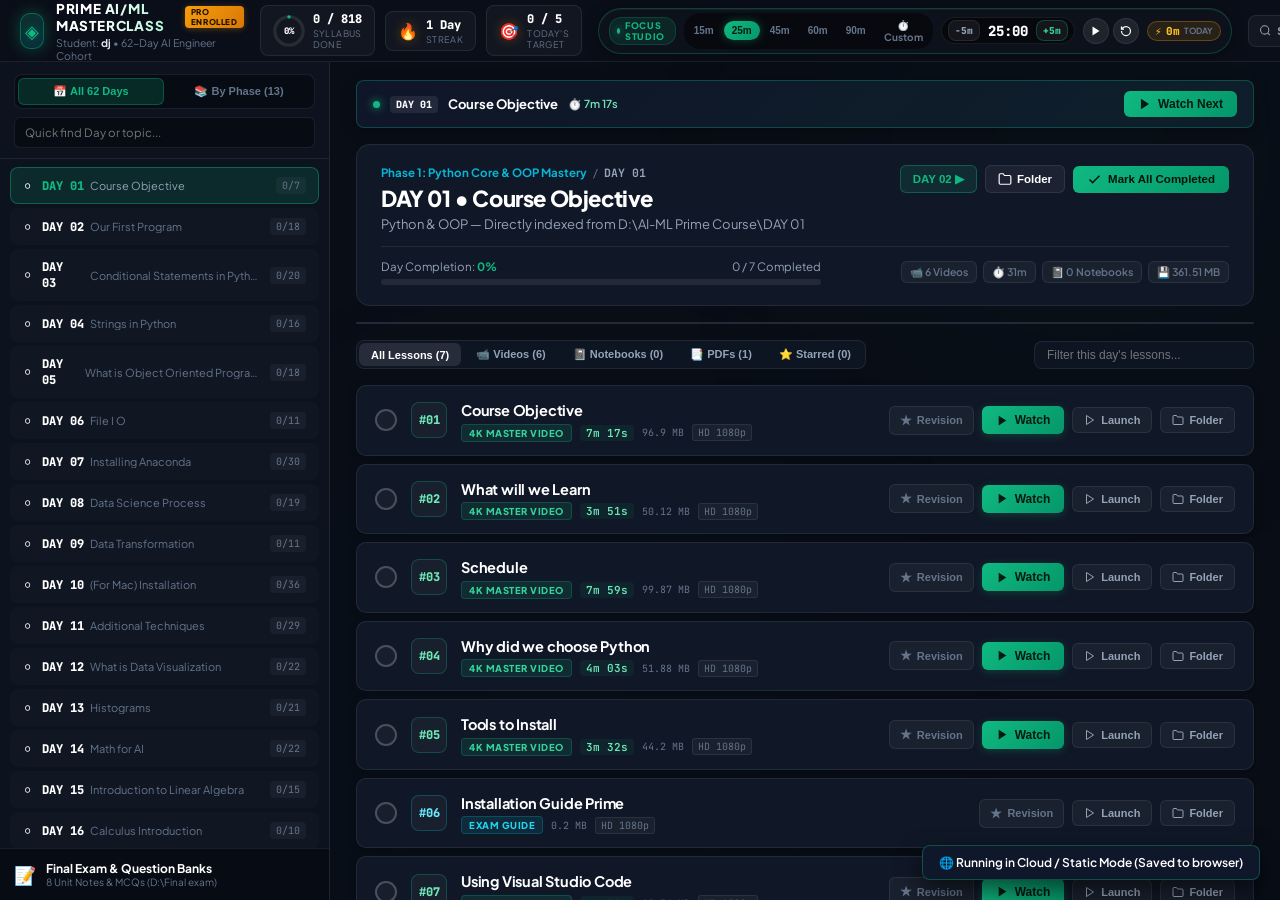
==== commit 027d5aa8: "feat: executive paid course masterclass redesign and interactive focus studio with live time adjustm" ====
--- a/docs/index.html
+++ b/docs/index.html
@@ -7,7 +7,7 @@
   <link rel="preconnect" href="https://fonts.googleapis.com">
   <link rel="preconnect" href="https://fonts.gstatic.com" crossorigin>
   <link href="https://fonts.googleapis.com/css2?family=Plus+Jakarta+Sans:wght@300;400;500;600;700;800&family=JetBrains+Mono:wght@400;500;600;700&display=swap" rel="stylesheet">
-  <link rel="stylesheet" href="style.css?v=2.2">
+  <link rel="stylesheet" href="style.css?v=3.0">
 </head>
 <body>
   <div class="ambient-glow glow-1"></div>
@@ -15,21 +15,26 @@
 
   <div class="app-layout">
     
-    <!-- COMPACT TOP HEADER -->
+    <!-- EXECUTIVE TOP NAVIGATION -->
     <header class="top-nav">
       <div class="nav-brand-section">
-        <div class="brand-avatar">AI</div>
+        <div class="brand-avatar">
+          <span class="brand-symbol">◈</span>
+        </div>
         <div class="brand-text">
-          <div class="brand-name">PRIME AI/ML HUB</div>
-          <div class="brand-owner">dj's Personal Mission Control</div>
-        </div>
-      </div>
-
-      <!-- Quick Metrics -->
+          <div class="brand-title-row">
+            <span class="brand-name">PRIME AI/ML MASTERCLASS</span>
+            <span class="brand-badge-pro">PRO ENROLLED</span>
+          </div>
+          <div class="brand-owner">Student: <strong>dj</strong> • 62-Day AI Engineer Cohort</div>
+        </div>
+      </div>
+
+      <!-- Syllabus Progress & Study Metrics -->
       <div class="header-stats">
-        <div class="stat-pill" title="Overall Course Progress">
+        <div class="stat-pill" title="Overall Curriculum Completion">
           <div class="mini-progress-ring">
-            <svg width="32" height="32" viewBox="0 0 36 36">
+            <svg width="34" height="34" viewBox="0 0 36 36">
               <path class="circle-bg" d="M18 2.0845 a 15.9155 15.9155 0 0 1 0 31.831 a 15.9155 15.9155 0 0 1 0 -31.831"/>
               <path id="header-ring" class="circle-prog" stroke-dasharray="0, 100" d="M18 2.0845 a 15.9155 15.9155 0 0 1 0 31.831 a 15.9155 15.9155 0 0 1 0 -31.831"/>
             </svg>
@@ -37,20 +42,20 @@
           </div>
           <div class="stat-meta">
             <span id="header-videos-done" class="stat-value">0 / 818</span>
-            <span class="stat-sub">Videos Done</span>
-          </div>
-        </div>
-
-        <div class="stat-pill" title="Consecutive daily study streak">
-          <span class="fire-emoji">🔥</span>
+            <span class="stat-sub">Syllabus Done</span>
+          </div>
+        </div>
+
+        <div class="stat-pill" title="Daily study streak — consistency builds mastery">
+          <span class="stat-icon-glow">🔥</span>
           <div class="stat-meta">
             <span id="header-streak" class="stat-value">1 Day</span>
             <span class="stat-sub">Streak</span>
           </div>
         </div>
 
-        <div class="stat-pill" title="Today's goal">
-          <span class="goal-emoji">🎯</span>
+        <div class="stat-pill" title="Today's goal pace">
+          <span class="stat-icon-glow">🎯</span>
           <div class="stat-meta">
             <span id="header-today-goal" class="stat-value">0 / 5</span>
             <span class="stat-sub">Today's Target</span>
@@ -58,24 +63,51 @@
         </div>
       </div>
 
-      <!-- Pomodoro Widget -->
-      <div class="nav-pomodoro">
-        <div class="pomo-modes">
-          <button class="pomo-mode active" data-mins="25">25m</button>
-          <button class="pomo-mode" data-mins="5">5m</button>
-        </div>
-        <div class="pomo-display" id="pomo-timer">25:00</div>
-        <button class="pomo-btn play" id="pomo-toggle-btn" title="Start/Pause">
-          <svg width="12" height="12" viewBox="0 0 24 24" fill="currentColor">
-            <polygon points="5 3 19 12 5 21 5 3"></polygon>
-          </svg>
-        </button>
-        <button class="pomo-btn reset" id="pomo-reset-btn" title="Reset">
-          <svg width="12" height="12" viewBox="0 0 24 24" fill="none" stroke="currentColor" stroke-width="2.5">
-            <path d="M3 12a9 9 0 1 0 9-9 9.75 9.75 0 0 0-6.74 2.74L3 8"></path>
-            <path d="M3 3v5h5"></path>
-          </svg>
-        </button>
+      <!-- FOCUS STUDIO & STUDY TIMER (Interactive Time Controls & Extensions) -->
+      <div class="nav-focus-studio" id="nav-focus-studio">
+        <div class="focus-brand-tag">
+          <span class="focus-pulse-dot"></span>
+          <span class="focus-label">FOCUS STUDIO</span>
+        </div>
+
+        <!-- Presets -->
+        <div class="focus-presets" id="pomo-modes">
+          <button class="focus-mode-btn" data-mins="15" title="15 Min Focus Sprint">15m</button>
+          <button class="focus-mode-btn active" data-mins="25" title="25 Min Standard Pomodoro">25m</button>
+          <button class="focus-mode-btn" data-mins="45" title="45 Min Deep Work Session">45m</button>
+          <button class="focus-mode-btn" data-mins="60" title="60 Min Intensive Power Block">60m</button>
+          <button class="focus-mode-btn" data-mins="90" title="90 Min Flow State Block">90m</button>
+          <button class="focus-mode-btn custom" id="btn-custom-time" title="Enter Custom Minutes">⏱️ Custom</button>
+        </div>
+
+        <!-- Interactive Adjustments: -5m, Time Display, +5m -->
+        <div class="focus-clock-cluster">
+          <button class="focus-adjust-btn" id="btn-time-minus-5" title="Subtract 5 Minutes (-5m)">-5m</button>
+          <div class="focus-timer-text" id="pomo-timer" title="Click to set custom duration">25:00</div>
+          <button class="focus-adjust-btn highlight" id="btn-time-plus-5" title="Add 5 Minutes (+5m)">+5m</button>
+        </div>
+
+        <!-- Action Buttons -->
+        <div class="focus-actions">
+          <button class="focus-action-btn play" id="pomo-toggle-btn" title="Start/Pause Focus (Space)">
+            <svg width="12" height="12" viewBox="0 0 24 24" fill="currentColor">
+              <polygon points="5 3 19 12 5 21 5 3"></polygon>
+            </svg>
+          </button>
+          <button class="focus-action-btn reset" id="pomo-reset-btn" title="Reset Timer">
+            <svg width="12" height="12" viewBox="0 0 24 24" fill="none" stroke="currentColor" stroke-width="2.5">
+              <path d="M3 12a9 9 0 1 0 9-9 9.75 9.75 0 0 0-6.74 2.74L3 8"></path>
+              <path d="M3 3v5h5"></path>
+            </svg>
+          </button>
+        </div>
+
+        <!-- Today Focused Minutes Metric -->
+        <div class="focus-today-badge" title="Focused study time logged today">
+          <span class="focus-today-icon">⚡</span>
+          <span class="focus-today-val" id="today-study-mins">0m</span>
+          <span class="focus-today-lbl">today</span>
+        </div>
       </div>
 
       <!-- Actions -->
@@ -416,6 +448,43 @@
       </div>
     </div>
 
+    <!-- CUSTOM FOCUS DURATION MODAL -->
+    <div class="overlay-modal" id="custom-time-modal" style="display: none;">
+      <div class="standard-modal-container compact">
+        <div class="standard-modal-head">
+          <div class="title-with-icon">
+            <span>⏱️</span>
+            <h3>Set Custom Study Session</h3>
+          </div>
+          <button class="overlay-close" id="custom-time-close-btn">&times;</button>
+        </div>
+        <div class="standard-modal-body">
+          <p class="modal-lead">Configure your desired study focus duration in minutes.</p>
+          <div class="custom-time-input-wrap">
+            <div class="time-stepper">
+              <button class="step-btn" id="btn-step-minus-10">-10m</button>
+              <button class="step-btn" id="btn-step-minus-5">-5m</button>
+              <input type="number" id="input-custom-minutes" min="1" max="360" value="30" step="5">
+              <span class="step-unit">minutes</span>
+              <button class="step-btn" id="btn-step-plus-5">+5m</button>
+              <button class="step-btn" id="btn-step-plus-10">+10m</button>
+            </div>
+            <div class="quick-preset-chips">
+              <button class="chip-preset" data-min="20">20 min</button>
+              <button class="chip-preset" data-min="30">30 min</button>
+              <button class="chip-preset" data-min="50">50 min</button>
+              <button class="chip-preset" data-min="75">75 min</button>
+              <button class="chip-preset" data-min="120">2 hours</button>
+            </div>
+          </div>
+          <div class="modal-footer-actions">
+            <button class="btn-clean" id="btn-cancel-custom-time">Cancel</button>
+            <button class="btn-primary-gradient" id="btn-apply-custom-time">Start Study Session</button>
+          </div>
+        </div>
+      </div>
+    </div>
+
     <!-- SETTINGS & BACKUP MODAL -->
     <div class="overlay-modal" id="settings-modal" style="display: none;">
       <div class="standard-modal-container">
@@ -459,6 +528,6 @@
 
   </div>
 
-  <script src="app.js?v=2.2"></script>
+  <script src="app.js?v=3.0"></script>
 </body>
 </html>
--- a/docs/style.css
+++ b/docs/style.css
@@ -119,36 +119,60 @@
 .nav-brand-section {
   display: flex;
   align-items: center;
-  gap: 10px;
+  gap: 12px;
 }
 .brand-avatar {
-  width: 34px;
-  height: 34px;
-  background: linear-gradient(135deg, var(--emerald), #059669);
-  color: #021a0f;
-  font-weight: 800;
-  font-size: 13px;
-  border-radius: 8px;
+  width: 36px;
+  height: 36px;
+  background: linear-gradient(135deg, rgba(16, 185, 129, 0.2), rgba(6, 182, 212, 0.2));
+  border: 1px solid rgba(16, 185, 129, 0.4);
+  color: #34d399;
+  font-weight: 800;
+  border-radius: 10px;
   display: flex;
   align-items: center;
   justify-content: center;
-  box-shadow: 0 0 12px var(--emerald-glow);
+  box-shadow: 0 0 16px var(--emerald-glow);
+}
+.brand-symbol {
+  font-size: 18px;
+  color: var(--emerald);
+  text-shadow: 0 0 8px var(--emerald-glow);
 }
 .brand-text {
   display: flex;
   flex-direction: column;
+  gap: 2px;
+}
+.brand-title-row {
+  display: flex;
+  align-items: center;
+  gap: 8px;
 }
 .brand-name {
-  font-size: 13px;
-  font-weight: 800;
-  letter-spacing: 0.6px;
-  background: linear-gradient(90deg, #fff, #93c5fd);
+  font-size: 13.5px;
+  font-weight: 800;
+  letter-spacing: 0.8px;
+  background: linear-gradient(90deg, #ffffff 30%, #a7f3d0 100%);
   -webkit-background-clip: text;
   -webkit-text-fill-color: transparent;
 }
+.brand-badge-pro {
+  font-size: 8px;
+  font-weight: 800;
+  letter-spacing: 0.6px;
+  background: linear-gradient(135deg, #f59e0b, #d97706);
+  color: #160d00;
+  padding: 1px 6px;
+  border-radius: 4px;
+  box-shadow: 0 1px 6px rgba(245, 158, 11, 0.3);
+}
 .brand-owner {
-  font-size: 10px;
-  color: var(--text-muted);
+  font-size: 10.5px;
+  color: var(--text-muted);
+}
+.brand-owner strong {
+  color: #e2e8f0;
 }
 
 /* Stats in Header */
@@ -161,28 +185,29 @@
   display: flex;
   align-items: center;
   gap: 8px;
-  background: rgba(255, 255, 255, 0.03);
+  background: rgba(255, 255, 255, 0.035);
   border: 1px solid var(--border-subtle);
   border-radius: var(--radius-md);
-  padding: 4px 10px;
+  padding: 5px 12px;
   transition: all 0.2s ease;
 }
 .stat-pill:hover {
-  background: rgba(255, 255, 255, 0.06);
-  border-color: var(--border-hover);
+  background: rgba(255, 255, 255, 0.07);
+  border-color: rgba(255, 255, 255, 0.16);
+  transform: translateY(-1px);
 }
 
 .mini-progress-ring {
   position: relative;
-  width: 30px;
-  height: 30px;
+  width: 32px;
+  height: 32px;
   display: flex;
   align-items: center;
   justify-content: center;
 }
 .circle-bg {
   fill: none;
-  stroke: rgba(255, 255, 255, 0.08);
+  stroke: rgba(255, 255, 255, 0.09);
   stroke-width: 3.8;
 }
 .circle-prog {
@@ -194,7 +219,7 @@
 }
 .ring-caption {
   position: absolute;
-  font-size: 8.5px;
+  font-size: 9px;
   font-weight: 800;
   font-family: var(--font-mono);
   color: #fff;
@@ -203,78 +228,188 @@
 .stat-meta {
   display: flex;
   flex-direction: column;
+  gap: 1px;
 }
 .stat-value {
   font-size: 12px;
-  font-weight: 700;
+  font-weight: 800;
   font-family: var(--font-mono);
   color: #fff;
 }
 .stat-sub {
-  font-size: 8.5px;
+  font-size: 9px;
   color: var(--text-muted);
   text-transform: uppercase;
   letter-spacing: 0.4px;
 }
-
-.fire-emoji, .goal-emoji {
+.stat-icon-glow {
   font-size: 16px;
-}
-
-/* Pomodoro Widget */
-.nav-pomodoro {
+  filter: drop-shadow(0 0 6px rgba(245, 158, 11, 0.3));
+}
+
+/* EXECUTIVE FOCUS STUDIO & LIVE TIME ADJUSTMENTS */
+.nav-focus-studio {
   display: flex;
   align-items: center;
   gap: 8px;
-  background: rgba(16, 23, 38, 0.95);
-  border: 1px solid rgba(16, 185, 129, 0.25);
-  padding: 3px 10px;
-  border-radius: 24px;
-}
-.pomo-modes {
-  display: flex;
-  background: rgba(0, 0, 0, 0.3);
+  background: rgba(13, 18, 28, 0.95);
+  border: 1px solid rgba(16, 185, 129, 0.28);
+  padding: 4px 10px;
+  border-radius: 30px;
+  box-shadow: 0 2px 14px rgba(0, 0, 0, 0.4), inset 0 1px 0 rgba(255, 255, 255, 0.05);
+  backdrop-filter: blur(16px);
+}
+.focus-brand-tag {
+  display: flex;
+  align-items: center;
+  gap: 5px;
+  padding: 2px 7px;
+  background: rgba(16, 185, 129, 0.12);
   border-radius: 12px;
+  border: 1px solid rgba(16, 185, 129, 0.2);
+}
+.focus-pulse-dot {
+  width: 6px;
+  height: 6px;
+  border-radius: 50%;
+  background: var(--emerald);
+  box-shadow: 0 0 8px var(--emerald);
+  animation: pulse 2s infinite;
+}
+.focus-label {
+  font-size: 9px;
+  font-weight: 800;
+  letter-spacing: 0.6px;
+  color: var(--emerald);
+}
+.focus-presets {
+  display: flex;
+  align-items: center;
+  background: rgba(0, 0, 0, 0.45);
+  border-radius: 16px;
   padding: 2px;
-}
-.pomo-mode {
+  gap: 2px;
+}
+.focus-mode-btn {
   background: transparent;
   border: none;
   color: var(--text-muted);
   font-size: 10px;
-  font-weight: 600;
-  padding: 3px 8px;
-  border-radius: 10px;
-  cursor: pointer;
-}
-.pomo-mode.active {
+  font-weight: 700;
+  padding: 4px 8px;
+  border-radius: 12px;
+  cursor: pointer;
+  transition: all 0.15s ease;
+}
+.focus-mode-btn:hover {
+  color: #fff;
+  background: rgba(255, 255, 255, 0.06);
+}
+.focus-mode-btn.active {
+  background: linear-gradient(135deg, var(--emerald), #059669);
+  color: #021a0f;
+  font-weight: 800;
+  box-shadow: 0 0 10px var(--emerald-glow);
+}
+.focus-mode-btn.custom {
+  font-family: var(--font-sans);
+}
+.focus-clock-cluster {
+  display: flex;
+  align-items: center;
+  gap: 4px;
+  background: rgba(0, 0, 0, 0.5);
+  padding: 2px 6px;
+  border-radius: 14px;
+  border: 1px solid var(--border-subtle);
+}
+.focus-adjust-btn {
+  background: rgba(255, 255, 255, 0.06);
+  border: 1px solid rgba(255, 255, 255, 0.08);
+  color: var(--text-secondary);
+  font-size: 9.5px;
+  font-weight: 800;
+  font-family: var(--font-mono);
+  padding: 3px 6px;
+  border-radius: 8px;
+  cursor: pointer;
+  transition: all 0.15s ease;
+}
+.focus-adjust-btn:hover {
+  background: rgba(255, 255, 255, 0.15);
+  color: #fff;
+  transform: translateY(-1px);
+}
+.focus-adjust-btn.highlight {
+  color: #34d399;
+  border-color: rgba(16, 185, 129, 0.3);
+}
+.focus-adjust-btn.highlight:hover {
+  background: rgba(16, 185, 129, 0.25);
+  color: #fff;
+}
+.focus-timer-text {
+  font-family: var(--font-mono);
+  font-size: 14px;
+  font-weight: 800;
+  color: #fff;
+  min-width: 46px;
+  text-align: center;
+  cursor: pointer;
+  padding: 0 4px;
+}
+.focus-timer-text:hover {
+  color: var(--emerald);
+  text-shadow: 0 0 8px var(--emerald-glow);
+}
+.focus-actions {
+  display: flex;
+  align-items: center;
+  gap: 4px;
+}
+.focus-action-btn {
+  background: rgba(255, 255, 255, 0.08);
+  border: 1px solid var(--border-subtle);
+  color: #fff;
+  width: 26px;
+  height: 26px;
+  border-radius: 50%;
+  display: flex;
+  align-items: center;
+  justify-content: center;
+  cursor: pointer;
+  transition: all 0.15s ease;
+}
+.focus-action-btn:hover {
   background: var(--emerald);
-  color: #03140a;
-  font-weight: 700;
-}
-.pomo-display {
-  font-family: var(--font-mono);
-  font-size: 14px;
-  font-weight: 700;
-  color: #fff;
-  min-width: 44px;
-  text-align: center;
-}
-.pomo-btn {
-  background: rgba(255, 255, 255, 0.08);
-  border: 1px solid var(--border-subtle);
-  color: #fff;
-  width: 24px;
-  height: 24px;
-  border-radius: 50%;
-  display: flex;
-  align-items: center;
-  justify-content: center;
-  cursor: pointer;
-}
-.pomo-btn:hover {
-  background: var(--emerald);
-  color: #03140a;
+  color: #021a0f;
+  box-shadow: 0 0 10px var(--emerald-glow);
+  transform: scale(1.06);
+}
+.focus-today-badge {
+  display: flex;
+  align-items: center;
+  gap: 4px;
+  background: rgba(245, 158, 11, 0.12);
+  border: 1px solid rgba(245, 158, 11, 0.3);
+  padding: 2px 7px;
+  border-radius: 12px;
+}
+.focus-today-icon {
+  font-size: 10px;
+  color: #fbbf24;
+}
+.focus-today-val {
+  font-size: 11px;
+  font-weight: 800;
+  font-family: var(--font-mono);
+  color: #fbbf24;
+}
+.focus-today-lbl {
+  font-size: 8.5px;
+  font-weight: 700;
+  color: var(--text-muted);
+  text-transform: uppercase;
 }
 
 /* Header Buttons */
@@ -984,25 +1119,28 @@
   gap: 8px;
 }
 
-/* LESSON CARD */
+/* LUXURY MASTERCLASS LECTURE CARD */
 .lecture-card {
   background: var(--bg-card);
   border: 1px solid var(--border-subtle);
   border-radius: var(--radius-lg);
-  padding: 12px 18px;
+  padding: 13px 18px;
   display: flex;
   align-items: center;
   justify-content: space-between;
   gap: 16px;
-  transition: all 0.15s ease;
+  transition: all 0.2s cubic-bezier(0.16, 1, 0.3, 1);
+  box-shadow: 0 2px 8px rgba(0, 0, 0, 0.25);
 }
 .lecture-card:hover {
   background: var(--bg-card-hover);
-  border-color: var(--border-hover);
+  border-color: rgba(255, 255, 255, 0.16);
+  transform: translateY(-1px);
+  box-shadow: 0 6px 18px rgba(0, 0, 0, 0.4);
 }
 .lecture-card.done {
   border-left: 4px solid var(--emerald);
-  background: rgba(16, 185, 129, 0.03);
+  background: rgba(16, 185, 129, 0.035);
 }
 
 .card-left-group {
@@ -1010,63 +1148,57 @@
   align-items: center;
   gap: 14px;
   flex: 1;
-}
-
-/* Checkbox */
-.huge-checkbox {
+  min-width: 0;
+}
+
+/* Luxury Circular Checkbox */
+.luxury-checkbox {
   position: relative;
   width: 22px;
   height: 22px;
   cursor: pointer;
   flex-shrink: 0;
-}
-.huge-checkbox input {
+  display: flex;
+  align-items: center;
+  justify-content: center;
+}
+.luxury-checkbox input {
   opacity: 0;
   width: 0;
   height: 0;
-}
-.huge-check-box {
   position: absolute;
-  top: 0;
-  left: 0;
+}
+.luxury-check-marker {
   width: 22px;
   height: 22px;
-  background: rgba(255, 255, 255, 0.05);
-  border: 2px solid var(--border-subtle);
-  border-radius: 6px;
+  border-radius: 50%;
+  border: 2px solid rgba(255, 255, 255, 0.22);
+  background: rgba(255, 255, 255, 0.03);
   display: flex;
   align-items: center;
   justify-content: center;
-}
-.huge-checkbox:hover .huge-check-box {
+  transition: all 0.2s ease;
+  color: transparent;
+}
+.luxury-checkbox:hover .luxury-check-marker {
   border-color: var(--emerald);
-}
-.huge-checkbox input:checked ~ .huge-check-box {
-  background: var(--emerald);
+  background: rgba(16, 185, 129, 0.1);
+  transform: scale(1.08);
+}
+.luxury-checkbox input:checked ~ .luxury-check-marker {
+  background: linear-gradient(135deg, var(--emerald), #059669);
   border-color: var(--emerald);
-  box-shadow: 0 0 10px var(--emerald-glow);
-}
-.huge-check-box::after {
-  content: "";
-  position: absolute;
-  display: none;
-  width: 5px;
-  height: 9px;
-  border: solid #021a0f;
-  border-width: 0 2px 2px 0;
-  transform: rotate(45deg);
-  margin-top: -2px;
-}
-.huge-checkbox input:checked ~ .huge-check-box::after {
-  display: block;
-}
-
-.lecture-number-pill {
-  width: 34px;
-  height: 34px;
-  background: rgba(255, 255, 255, 0.04);
-  border: 1px solid var(--border-subtle);
-  border-radius: var(--radius-sm);
+  color: #021a0f;
+  box-shadow: 0 0 12px var(--emerald-glow);
+}
+
+/* Lecture Sequence Pill */
+.lecture-seq-pill {
+  width: 36px;
+  height: 36px;
+  background: rgba(255, 255, 255, 0.035);
+  border: 1px solid var(--border-subtle);
+  border-radius: 8px;
   font-family: var(--font-mono);
   font-size: 12px;
   font-weight: 800;
@@ -1076,10 +1208,26 @@
   justify-content: center;
   flex-shrink: 0;
 }
-.lecture-card.done .lecture-number-pill {
+.lecture-seq-pill.video {
+  border-color: rgba(16, 185, 129, 0.28);
+  color: #6ee7b7;
+}
+.lecture-seq-pill.notebook {
+  border-color: rgba(245, 158, 11, 0.28);
+  color: #fcd34d;
+}
+.lecture-seq-pill.pdf {
+  border-color: rgba(6, 182, 212, 0.28);
+  color: #67e8f9;
+}
+.lecture-seq-pill.dataset {
+  border-color: rgba(139, 92, 246, 0.28);
+  color: #c4b5fd;
+}
+.lecture-card.done .lecture-seq-pill {
+  background: rgba(16, 185, 129, 0.1);
+  border-color: var(--emerald);
   color: var(--emerald);
-  border-color: rgba(16, 185, 129, 0.3);
-  background: rgba(16, 185, 129, 0.08);
 }
 
 .lecture-text-col {
@@ -1087,95 +1235,178 @@
   flex-direction: column;
   gap: 3px;
   flex: 1;
+  min-width: 0;
 }
 .lecture-name {
-  font-size: 14px;
+  font-size: 14.5px;
   font-weight: 700;
   color: #fff;
   line-height: 1.35;
+  letter-spacing: -0.2px;
 }
 .lecture-card.done .lecture-name {
+  color: #94a3b8;
+}
+
+.lecture-tags-row {
+  display: flex;
+  align-items: center;
+  gap: 8px;
+  flex-wrap: wrap;
+}
+.format-badge {
+  font-size: 9.5px;
+  font-weight: 800;
+  text-transform: uppercase;
+  letter-spacing: 0.5px;
+  padding: 2px 7px;
+  border-radius: 4px;
+}
+.format-badge.video {
+  background: rgba(16, 185, 129, 0.12);
+  color: #34d399;
+  border: 1px solid rgba(16, 185, 129, 0.25);
+}
+.format-badge.notebook {
+  background: rgba(245, 158, 11, 0.12);
+  color: #fbbf24;
+  border: 1px solid rgba(245, 158, 11, 0.25);
+}
+.format-badge.pdf {
+  background: rgba(6, 182, 212, 0.12);
+  color: #22d3ee;
+  border: 1px solid rgba(6, 182, 212, 0.25);
+}
+.format-badge.dataset {
+  background: rgba(139, 92, 246, 0.12);
+  color: #a78bfa;
+  border: 1px solid rgba(139, 92, 246, 0.25);
+}
+.format-badge.code {
+  background: rgba(236, 72, 153, 0.12);
+  color: #f472b6;
+  border: 1px solid rgba(236, 72, 153, 0.25);
+}
+
+.badge-duration {
+  font-size: 11px;
+  font-family: var(--font-mono);
+  font-weight: 600;
+  color: #6ee7b7;
+  background: rgba(16, 185, 129, 0.08);
+  padding: 1px 6px;
+  border-radius: 4px;
+}
+.badge-filesize, .badge-res {
+  font-size: 10px;
+  font-family: var(--font-mono);
+  color: var(--text-muted);
+}
+.badge-res {
+  background: rgba(255, 255, 255, 0.04);
+  padding: 1px 5px;
+  border-radius: 3px;
+  border: 1px solid var(--border-subtle);
+}
+
+/* Card Resume Strip */
+.card-resume-strip {
+  display: flex;
+  align-items: center;
+  gap: 8px;
+  margin-top: 3px;
+}
+.card-resume-track {
+  width: 130px;
+  height: 4px;
+  background: rgba(255, 255, 255, 0.1);
+  border-radius: 2px;
+  overflow: hidden;
+}
+.card-resume-fill {
+  height: 100%;
+  background: linear-gradient(90deg, #10b981, #06b6d4);
+  border-radius: 2px;
+}
+.card-resume-caption {
+  font-size: 10px;
+  font-family: var(--font-mono);
+  color: #34d399;
+  font-weight: 600;
+}
+
+/* Card Action Buttons */
+.card-actions-group {
+  display: flex;
+  align-items: center;
+  gap: 8px;
+  flex-shrink: 0;
+}
+.btn-watch-primary {
+  display: flex;
+  align-items: center;
+  gap: 6px;
+  background: linear-gradient(135deg, var(--emerald), #059669);
+  color: #021a0f;
+  font-size: 12px;
+  font-weight: 800;
+  border: none;
+  padding: 7px 14px;
+  border-radius: var(--radius-sm);
+  cursor: pointer;
+  transition: all 0.2s ease;
+  box-shadow: 0 2px 10px rgba(16, 185, 129, 0.25);
+}
+.btn-watch-primary:hover {
+  transform: translateY(-1px);
+  box-shadow: 0 4px 16px var(--emerald-glow);
+}
+.btn-card-tool {
+  display: flex;
+  align-items: center;
+  gap: 5px;
+  background: rgba(255, 255, 255, 0.04);
+  border: 1px solid var(--border-subtle);
   color: var(--text-secondary);
-}
-.lecture-tags-row {
-  display: flex;
-  align-items: center;
-  gap: 8px;
   font-size: 11px;
-  color: var(--text-muted);
-}
-.badge-duration {
-  color: #6ee7b7;
-  font-family: var(--font-mono);
   font-weight: 600;
-  background: rgba(16, 185, 129, 0.1);
-  padding: 1px 5px;
-  border-radius: 4px;
-}
-.badge-type {
-  text-transform: uppercase;
-  font-size: 9.5px;
-  font-weight: 700;
-}
-
-.card-actions-group {
-  display: flex;
-  align-items: center;
-  gap: 6px;
-}
-
-.btn-watch-primary {
+  padding: 6px 11px;
+  border-radius: var(--radius-sm);
+  cursor: pointer;
+  transition: all 0.15s ease;
+}
+.btn-card-tool:hover {
+  background: rgba(255, 255, 255, 0.09);
+  color: #fff;
+  border-color: var(--border-hover);
+}
+.btn-star-mark {
+  background: rgba(255, 255, 255, 0.04);
+  border: 1px solid var(--border-subtle);
+  color: var(--text-muted);
   display: flex;
   align-items: center;
   gap: 5px;
-  background: rgba(16, 185, 129, 0.15);
-  border: 1px solid rgba(16, 185, 129, 0.35);
-  color: #34d399;
-  padding: 6px 12px;
-  border-radius: var(--radius-sm);
-  font-size: 11.5px;
-  font-weight: 700;
-  cursor: pointer;
-}
-.btn-watch-primary:hover {
-  background: var(--emerald);
-  color: #021a0f;
-  box-shadow: 0 0 12px var(--emerald-glow);
-}
-
-.btn-card-tool {
-  display: flex;
-  align-items: center;
-  gap: 4px;
-  background: rgba(255, 255, 255, 0.05);
-  border: 1px solid var(--border-subtle);
-  color: var(--text-secondary);
-  padding: 6px 9px;
+  padding: 6px 10px;
   border-radius: var(--radius-sm);
   font-size: 11px;
   font-weight: 600;
   cursor: pointer;
-}
-.btn-card-tool:hover {
-  background: rgba(255, 255, 255, 0.12);
-  color: #fff;
-}
-
-.btn-star-mark {
-  background: transparent;
-  border: none;
-  font-size: 16px;
-  cursor: pointer;
-  padding: 4px;
-  opacity: 0.35;
+  transition: all 0.15s ease;
+}
+.btn-star-mark .star-icon {
+  font-size: 13px;
 }
 .btn-star-mark:hover {
-  opacity: 0.8;
-  transform: scale(1.15);
+  background: rgba(245, 158, 11, 0.12);
+  color: #fbbf24;
+  border-color: rgba(245, 158, 11, 0.35);
 }
 .btn-star-mark.active {
-  opacity: 1;
-  filter: drop-shadow(0 0 6px var(--amber));
+  background: rgba(245, 158, 11, 0.18);
+  border-color: #f59e0b;
+  color: #fbbf24;
+  box-shadow: 0 0 10px rgba(245, 158, 11, 0.25);
 }
 
 /* ADVANCE NEXT DAY CARD */
@@ -1397,6 +1628,88 @@
 .standard-modal-container.wide {
   max-width: 850px;
 }
+.standard-modal-container.compact {
+  max-width: 460px;
+}
+.time-stepper {
+  display: flex;
+  align-items: center;
+  justify-content: center;
+  gap: 8px;
+  margin: 14px 0 16px;
+}
+.step-btn {
+  background: rgba(255, 255, 255, 0.06);
+  border: 1px solid var(--border-subtle);
+  color: var(--text-primary);
+  font-size: 11px;
+  font-weight: 800;
+  font-family: var(--font-mono);
+  padding: 8px 12px;
+  border-radius: var(--radius-sm);
+  cursor: pointer;
+  transition: all 0.15s ease;
+}
+.step-btn:hover {
+  background: var(--emerald);
+  color: #021a0f;
+  border-color: var(--emerald);
+  transform: translateY(-1px);
+}
+.time-stepper input {
+  width: 90px;
+  text-align: center;
+  font-size: 26px;
+  font-weight: 800;
+  font-family: var(--font-mono);
+  background: rgba(0, 0, 0, 0.5);
+  border: 2px solid rgba(16, 185, 129, 0.4);
+  color: #fff;
+  border-radius: var(--radius-md);
+  padding: 4px 6px;
+  outline: none;
+}
+.time-stepper input:focus {
+  border-color: var(--emerald);
+  box-shadow: 0 0 14px var(--emerald-glow);
+}
+.step-unit {
+  font-size: 12px;
+  color: var(--text-muted);
+  font-weight: 600;
+}
+.quick-preset-chips {
+  display: flex;
+  flex-wrap: wrap;
+  gap: 8px;
+  justify-content: center;
+  margin-bottom: 20px;
+}
+.chip-preset {
+  background: rgba(255, 255, 255, 0.04);
+  border: 1px solid var(--border-subtle);
+  color: var(--text-secondary);
+  font-size: 11px;
+  font-weight: 600;
+  padding: 5px 12px;
+  border-radius: 16px;
+  cursor: pointer;
+  transition: all 0.15s ease;
+}
+.chip-preset:hover {
+  background: rgba(16, 185, 129, 0.15);
+  color: #34d399;
+  border-color: rgba(16, 185, 129, 0.35);
+  transform: translateY(-1px);
+}
+.modal-footer-actions {
+  display: flex;
+  justify-content: flex-end;
+  gap: 10px;
+  margin-top: 14px;
+  padding-top: 14px;
+  border-top: 1px solid var(--border-subtle);
+}
 .standard-modal-head {
   padding: 16px 20px;
   border-bottom: 1px solid var(--border-subtle);
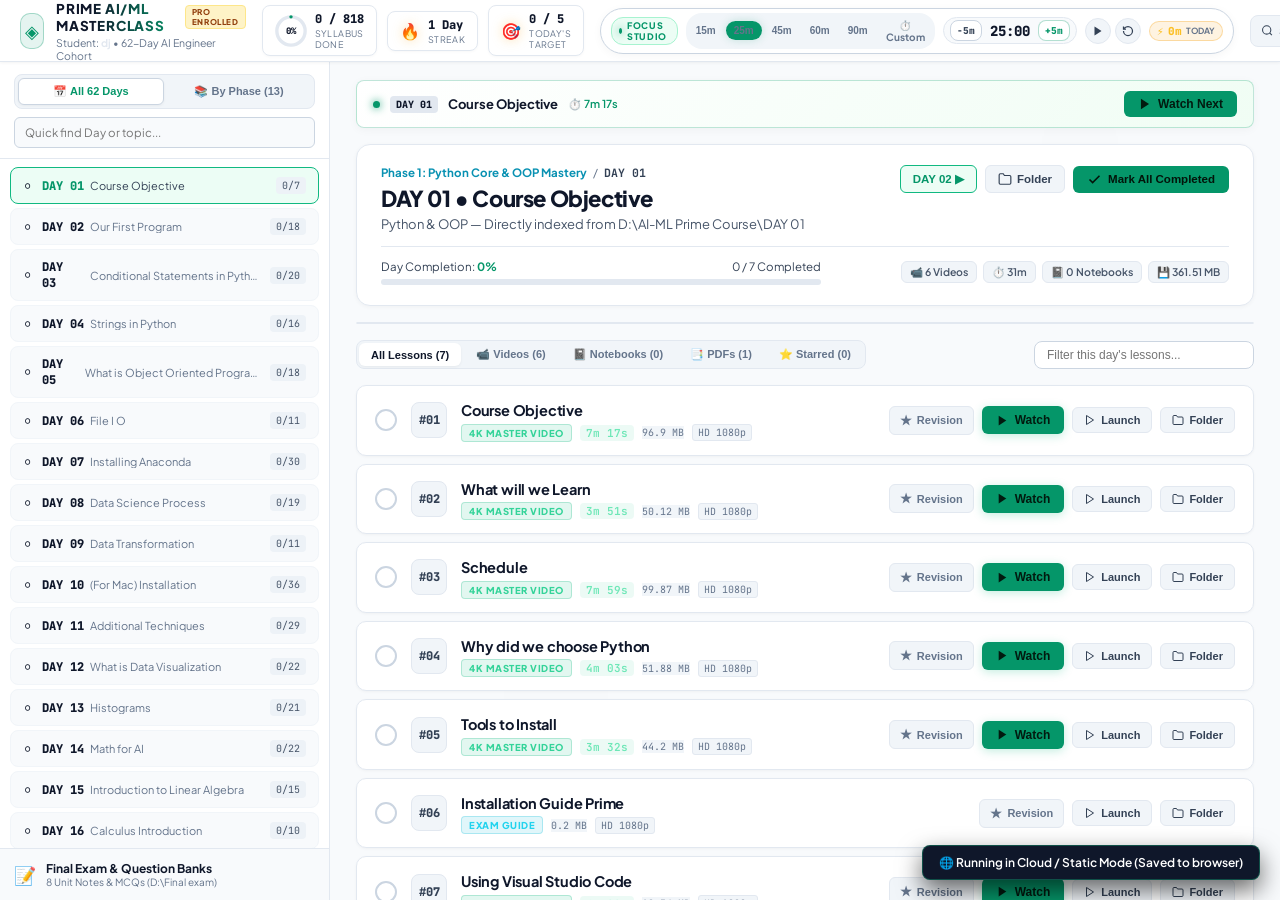
==== commit afedb09a: "feat: add clean pearl white theme with instant light/dark toggle and persistent preference" ====
--- a/docs/index.html
+++ b/docs/index.html
@@ -7,7 +7,7 @@
   <link rel="preconnect" href="https://fonts.googleapis.com">
   <link rel="preconnect" href="https://fonts.gstatic.com" crossorigin>
   <link href="https://fonts.googleapis.com/css2?family=Plus+Jakarta+Sans:wght@300;400;500;600;700;800&family=JetBrains+Mono:wght@400;500;600;700&display=swap" rel="stylesheet">
-  <link rel="stylesheet" href="style.css?v=3.0">
+  <link rel="stylesheet" href="style.css?v=3.2">
 </head>
 <body>
   <div class="ambient-glow glow-1"></div>
@@ -143,6 +143,11 @@
           <span>Folder</span>
         </button>
 
+        <button class="header-btn theme-toggle-btn" id="btn-toggle-theme" title="Toggle Theme (White ☀️ / Dark 🌙)">
+          <span class="theme-icon" id="theme-icon">☀️</span>
+          <span class="theme-label" id="theme-label">Light</span>
+        </button>
+
         <button class="header-btn icon-only" id="btn-open-settings" title="Settings & Backup">
           <svg width="16" height="16" viewBox="0 0 24 24" fill="none" stroke="currentColor" stroke-width="2">
             <circle cx="12" cy="12" r="3"></circle>
@@ -528,6 +533,6 @@
 
   </div>
 
-  <script src="app.js?v=3.0"></script>
+  <script src="app.js?v=3.2"></script>
 </body>
 </html>
--- a/docs/style.css
+++ b/docs/style.css
@@ -1,9 +1,9 @@
-:root {
+:root, [data-theme="dark"] {
   --bg-core: #090d16;
   --bg-card: #101726;
   --bg-card-hover: #162035;
   --bg-sidebar: #0c121e;
-  --bg-nav: #0a0e18;
+  --bg-nav: rgba(10, 14, 24, 0.94);
   
   --border-subtle: rgba(255, 255, 255, 0.08);
   --border-hover: rgba(255, 255, 255, 0.16);
@@ -28,6 +28,37 @@
   --radius-lg: 10px;
   --radius-md: 8px;
   --radius-sm: 6px;
+
+  --card-shadow: 0 2px 8px rgba(0, 0, 0, 0.25);
+  --card-shadow-hover: 0 6px 18px rgba(0, 0, 0, 0.4);
+}
+
+/* EXECUTIVE CLEAN PEARL WHITE / LIGHT THEME */
+[data-theme="light"] {
+  --bg-core: #f8fafc;
+  --bg-card: #ffffff;
+  --bg-card-hover: #f1f5f9;
+  --bg-sidebar: #ffffff;
+  --bg-nav: rgba(255, 255, 255, 0.96);
+  
+  --border-subtle: #e2e8f0;
+  --border-hover: #cbd5e1;
+  --border-accent: rgba(5, 150, 105, 0.45);
+
+  --text-primary: #0f172a;
+  --text-secondary: #334155;
+  --text-muted: #64748b;
+
+  --emerald: #059669;
+  --emerald-glow: rgba(5, 150, 105, 0.2);
+  --cyan: #0891b2;
+  --blue: #2563eb;
+  --indigo: #4f46e5;
+  --amber: #d97706;
+  --rose: #e11d48;
+
+  --card-shadow: 0 1px 4px rgba(0, 0, 0, 0.05), 0 1px 2px rgba(0, 0, 0, 0.03);
+  --card-shadow-hover: 0 6px 18px rgba(0, 0, 0, 0.08);
 }
 
 * {
@@ -44,28 +75,43 @@
   background-color: var(--bg-core);
   color: var(--text-primary);
   -webkit-font-smoothing: antialiased;
-}
-
-/* PROMINENT, HIGH-VISIBILITY SCROLLBARS */
+  transition: background-color 0.25s ease, color 0.25s ease;
+}
+
+/* SCROLLBARS */
 ::-webkit-scrollbar {
   width: 9px;
   height: 9px;
 }
 ::-webkit-scrollbar-track {
-  background: rgba(0, 0, 0, 0.45);
+  background: rgba(0, 0, 0, 0.3);
 }
 ::-webkit-scrollbar-thumb {
-  background: #10b981;
+  background: var(--emerald);
   border-radius: 6px;
-  border: 2px solid #090d16;
+  border: 2px solid var(--bg-core);
 }
 ::-webkit-scrollbar-thumb:hover {
   background: #34d399;
   box-shadow: 0 0 10px var(--emerald-glow);
 }
 * {
-  scrollbar-color: #10b981 rgba(0, 0, 0, 0.35);
+  scrollbar-color: var(--emerald) rgba(0, 0, 0, 0.2);
   scrollbar-width: thin;
+}
+
+[data-theme="light"] ::-webkit-scrollbar-track {
+  background: #f1f5f9;
+}
+[data-theme="light"] ::-webkit-scrollbar-thumb {
+  background: #cbd5e1;
+  border: 2px solid #f8fafc;
+}
+[data-theme="light"] ::-webkit-scrollbar-thumb:hover {
+  background: var(--emerald);
+}
+[data-theme="light"] * {
+  scrollbar-color: #cbd5e1 #f1f5f9;
 }
 
 /* Ambient Backdrops */
@@ -1973,3 +2019,461 @@
   from { transform: translateX(100%); opacity: 0; }
   to { transform: translateX(0); opacity: 1; }
 }
+
+/* ======================================================== */
+/* LIGHT THEME SPECIFIC LUXURY OVERRIDES */
+/* ======================================================== */
+[data-theme="light"] .ambient-glow {
+  opacity: 0.25;
+  filter: blur(180px);
+}
+
+[data-theme="light"] .top-nav {
+  background: var(--bg-nav);
+  border-bottom: 1px solid var(--border-subtle);
+  box-shadow: 0 1px 3px rgba(0, 0, 0, 0.05);
+}
+
+[data-theme="light"] .brand-avatar {
+  background: rgba(5, 150, 105, 0.1);
+  border-color: rgba(5, 150, 105, 0.3);
+  color: #059669;
+  box-shadow: none;
+}
+
+[data-theme="light"] .brand-symbol {
+  color: #059669;
+  text-shadow: none;
+}
+
+[data-theme="light"] .brand-name {
+  background: linear-gradient(90deg, #0f172a 30%, #059669 100%);
+  -webkit-background-clip: text;
+  -webkit-text-fill-color: transparent;
+}
+
+[data-theme="light"] .brand-badge-pro {
+  background: #fef3c7;
+  color: #92400e;
+  border: 1px solid #fde68a;
+  box-shadow: none;
+}
+
+[data-theme="light"] .stat-pill {
+  background: #ffffff;
+  border-color: #e2e8f0;
+  box-shadow: 0 1px 3px rgba(0, 0, 0, 0.03);
+}
+
+[data-theme="light"] .circle-bg {
+  stroke: #e2e8f0;
+}
+
+[data-theme="light"] .ring-caption {
+  color: #0f172a;
+}
+
+[data-theme="light"] .stat-value {
+  color: #0f172a;
+}
+
+[data-theme="light"] .nav-focus-studio {
+  background: #ffffff;
+  border-color: #cbd5e1;
+  box-shadow: 0 2px 10px rgba(0, 0, 0, 0.04);
+}
+
+[data-theme="light"] .focus-brand-tag {
+  background: #ecfdf5;
+  border-color: #a7f3d0;
+}
+
+[data-theme="light"] .focus-presets {
+  background: #f1f5f9;
+}
+
+[data-theme="light"] .focus-mode-btn {
+  color: #64748b;
+}
+
+[data-theme="light"] .focus-mode-btn:hover {
+  background: #e2e8f0;
+  color: #0f172a;
+}
+
+[data-theme="light"] .focus-clock-cluster {
+  background: #f8fafc;
+  border-color: #e2e8f0;
+}
+
+[data-theme="light"] .focus-timer-text {
+  color: #0f172a;
+}
+
+[data-theme="light"] .focus-adjust-btn {
+  background: #ffffff;
+  border-color: #cbd5e1;
+  color: #334155;
+}
+
+[data-theme="light"] .focus-adjust-btn:hover {
+  background: #f1f5f9;
+  color: #0f172a;
+}
+
+[data-theme="light"] .focus-adjust-btn.highlight {
+  color: #059669;
+  border-color: rgba(5, 150, 105, 0.3);
+}
+
+[data-theme="light"] .focus-action-btn {
+  background: #f1f5f9;
+  border-color: #e2e8f0;
+  color: #334155;
+}
+
+[data-theme="light"] .header-btn {
+  background: #f1f5f9;
+  border-color: #e2e8f0;
+  color: #334155;
+}
+
+[data-theme="light"] .header-btn:hover {
+  background: #e2e8f0;
+  color: #0f172a;
+}
+
+[data-theme="light"] .header-btn kbd {
+  background: #e2e8f0;
+  color: #475569;
+}
+
+[data-theme="light"] .sidebar {
+  background: #ffffff;
+  border-right-color: #e2e8f0;
+}
+
+[data-theme="light"] .sidebar-view-toggle {
+  background: #f1f5f9;
+  border-color: #e2e8f0;
+}
+
+[data-theme="light"] .view-toggle-btn {
+  color: #64748b;
+}
+
+[data-theme="light"] .view-toggle-btn.active {
+  background: #ffffff;
+  color: #059669;
+  border: 1px solid #cbd5e1;
+  box-shadow: 0 1px 3px rgba(0, 0, 0, 0.05);
+}
+
+[data-theme="light"] .sidebar-search input {
+  background: #f8fafc;
+  border-color: #cbd5e1;
+  color: #0f172a;
+}
+
+[data-theme="light"] .sidebar-day-card {
+  background: #f8fafc;
+  border-color: #f1f5f9;
+}
+
+[data-theme="light"] .sidebar-day-card:hover {
+  background: #edf2f7;
+  border-color: #cbd5e1;
+}
+
+[data-theme="light"] .sidebar-day-card.active {
+  background: #ecfdf5;
+  border-color: #10b981;
+}
+
+[data-theme="light"] .s-day-num {
+  color: #0f172a;
+}
+
+[data-theme="light"] .s-day-topic {
+  color: #64748b;
+}
+
+[data-theme="light"] .s-day-badge-cnt {
+  background: #edf2f7;
+  color: #475569;
+}
+
+[data-theme="light"] .phase-accordion-card {
+  background: #f8fafc;
+  border-color: #e2e8f0;
+}
+
+[data-theme="light"] .phase-head-title {
+  color: #0f172a;
+}
+
+[data-theme="light"] .phase-head-sub {
+  color: #64748b;
+}
+
+[data-theme="light"] .sidebar-bottom-link {
+  background: #f8fafc;
+  border-top-color: #e2e8f0;
+}
+
+[data-theme="light"] .sidebar-bottom-link:hover {
+  background: #fff1f2;
+}
+
+[data-theme="light"] .exam-title {
+  color: #0f172a;
+}
+
+[data-theme="light"] .compact-resume-strip {
+  background: linear-gradient(135deg, #ffffff, #f0fdf4);
+  border-color: rgba(5, 150, 105, 0.25);
+  box-shadow: 0 2px 10px rgba(0, 0, 0, 0.04);
+}
+
+[data-theme="light"] .c-resume-badge {
+  background: #e2e8f0;
+  color: #0f172a;
+}
+
+[data-theme="light"] .c-resume-title {
+  color: #0f172a;
+}
+
+[data-theme="light"] .c-resume-time {
+  color: #059669;
+}
+
+[data-theme="light"] .current-day-panel {
+  background: #ffffff;
+  border-color: #e2e8f0;
+  box-shadow: 0 1px 4px rgba(0, 0, 0, 0.04);
+}
+
+[data-theme="light"] .day-main-heading {
+  color: #0f172a;
+}
+
+[data-theme="light"] .day-overview-text {
+  color: #475569;
+}
+
+[data-theme="light"] .day-nav-arrow-btn {
+  background: #f1f5f9;
+  border-color: #e2e8f0;
+  color: #334155;
+}
+
+[data-theme="light"] .day-nav-arrow-btn:hover {
+  background: #e2e8f0;
+  color: #0f172a;
+}
+
+[data-theme="light"] .day-nav-arrow-btn.highlight {
+  background: #ecfdf5;
+  border-color: #10b981;
+  color: #059669;
+}
+
+[data-theme="light"] .btn-clean {
+  background: #f1f5f9;
+  border-color: #e2e8f0;
+  color: #334155;
+}
+
+[data-theme="light"] .btn-clean:hover {
+  background: #e2e8f0;
+  color: #0f172a;
+}
+
+[data-theme="light"] .prog-track {
+  background: #e2e8f0;
+}
+
+[data-theme="light"] .stat-tag {
+  background: #f1f5f9;
+  border-color: #e2e8f0;
+  color: #475569;
+}
+
+[data-theme="light"] .day-notes-wrapper {
+  background: #ffffff;
+  border-color: #e2e8f0;
+}
+
+[data-theme="light"] .notes-bar-toggle:hover {
+  background: #f8fafc;
+}
+
+[data-theme="light"] .notes-bar-left {
+  color: #334155;
+}
+
+[data-theme="light"] .quick-tag-btn {
+  background: #f1f5f9;
+  border-color: #e2e8f0;
+  color: #334155;
+}
+
+[data-theme="light"] .notes-content-area textarea {
+  background: #f8fafc;
+  border-color: #cbd5e1;
+  color: #0f172a;
+}
+
+[data-theme="light"] .btn-save-note {
+  background: #f1f5f9;
+  border-color: #cbd5e1;
+  color: #334155;
+}
+
+[data-theme="light"] .filter-pills {
+  background: #f1f5f9;
+  border-color: #e2e8f0;
+}
+
+[data-theme="light"] .tab-pill {
+  color: #64748b;
+}
+
+[data-theme="light"] .tab-pill.active {
+  background: #ffffff;
+  color: #0f172a;
+  box-shadow: 0 1px 3px rgba(0, 0, 0, 0.05);
+}
+
+[data-theme="light"] .lesson-search-box input {
+  background: #ffffff;
+  border-color: #cbd5e1;
+  color: #0f172a;
+}
+
+[data-theme="light"] .lecture-card {
+  background: #ffffff;
+  border-color: #e2e8f0;
+  box-shadow: 0 1px 3px rgba(0, 0, 0, 0.04);
+}
+
+[data-theme="light"] .lecture-card:hover {
+  background: #f8fafc;
+  border-color: #cbd5e1;
+  box-shadow: 0 4px 14px rgba(0, 0, 0, 0.07);
+}
+
+[data-theme="light"] .lecture-card.done {
+  border-left: 4px solid #059669;
+  background: #f0fdf4;
+}
+
+[data-theme="light"] .luxury-check-marker {
+  border-color: #cbd5e1;
+  background: #ffffff;
+}
+
+[data-theme="light"] .lecture-seq-pill {
+  background: #f1f5f9;
+  border-color: #e2e8f0;
+  color: #334155;
+}
+
+[data-theme="light"] .lecture-name {
+  color: #0f172a;
+}
+
+[data-theme="light"] .lecture-card.done .lecture-name {
+  color: #64748b;
+}
+
+[data-theme="light"] .badge-filesize,
+[data-theme="light"] .badge-res {
+  color: #64748b;
+  background: #f1f5f9;
+  border-color: #e2e8f0;
+}
+
+[data-theme="light"] .btn-card-tool {
+  background: #f1f5f9;
+  border-color: #e2e8f0;
+  color: #334155;
+}
+
+[data-theme="light"] .btn-card-tool:hover {
+  background: #e2e8f0;
+  color: #0f172a;
+}
+
+[data-theme="light"] .btn-star-mark {
+  background: #f1f5f9;
+  border-color: #e2e8f0;
+  color: #64748b;
+}
+
+[data-theme="light"] .btn-star-mark.active {
+  background: #fef3c7;
+  border-color: #fde68a;
+  color: #d97706;
+}
+
+[data-theme="light"] .day-advance-card {
+  background: linear-gradient(135deg, #ffffff, #f0fdf4);
+  border-color: rgba(5, 150, 105, 0.3);
+}
+
+[data-theme="light"] .advance-title {
+  color: #0f172a;
+}
+
+[data-theme="light"] .standard-modal-container,
+[data-theme="light"] .search-modal-container {
+  background: #ffffff;
+  border-color: #cbd5e1;
+  box-shadow: 0 20px 50px rgba(0, 0, 0, 0.12);
+}
+
+[data-theme="light"] .standard-modal-head h3 {
+  color: #0f172a;
+}
+
+[data-theme="light"] .search-modal-head input {
+  color: #0f172a;
+}
+
+[data-theme="light"] .kpi-card {
+  background: #f8fafc;
+  border-color: #e2e8f0;
+}
+
+[data-theme="light"] .kpi-value {
+  color: #0f172a;
+}
+
+[data-theme="light"] .kpi-title {
+  color: #64748b;
+}
+
+[data-theme="light"] .time-stepper input {
+  background: #ffffff;
+  border-color: #cbd5e1;
+  color: #0f172a;
+}
+
+[data-theme="light"] .step-btn {
+  background: #f1f5f9;
+  border-color: #e2e8f0;
+  color: #334155;
+}
+
+[data-theme="light"] .chip-preset {
+  background: #f1f5f9;
+  border-color: #e2e8f0;
+  color: #334155;
+}
+
+[data-theme="light"] .toast-item {
+  background: #0f172a;
+  color: #ffffff;
+}
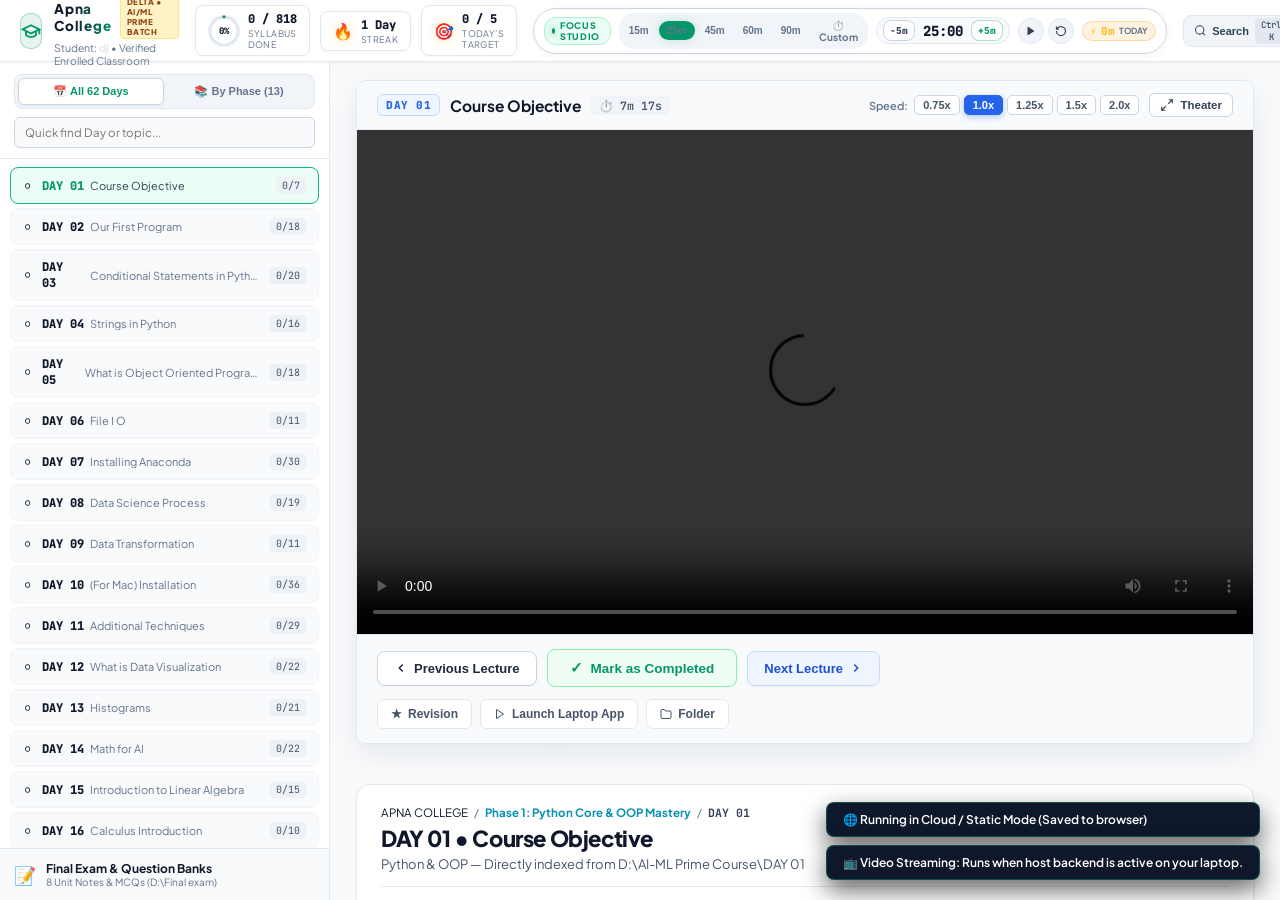
==== commit 666dc489: "feat(ui): complete Apna College classroom redesign with embedded 16:9 stage player, signature mark-c" ====
--- a/docs/index.html
+++ b/docs/index.html
@@ -7,7 +7,7 @@
   <link rel="preconnect" href="https://fonts.googleapis.com">
   <link rel="preconnect" href="https://fonts.gstatic.com" crossorigin>
   <link href="https://fonts.googleapis.com/css2?family=Plus+Jakarta+Sans:wght@300;400;500;600;700;800&family=JetBrains+Mono:wght@400;500;600;700&display=swap" rel="stylesheet">
-  <link rel="stylesheet" href="style.css?v=3.2">
+  <link rel="stylesheet" href="style.css?v=4.0">
 </head>
 <body>
   <div class="ambient-glow glow-1"></div>
@@ -18,15 +18,18 @@
     <!-- EXECUTIVE TOP NAVIGATION -->
     <header class="top-nav">
       <div class="nav-brand-section">
-        <div class="brand-avatar">
-          <span class="brand-symbol">◈</span>
+        <div class="brand-avatar apna-avatar">
+          <svg width="20" height="20" viewBox="0 0 24 24" fill="none" stroke="currentColor" stroke-width="2.2">
+            <path d="M22 10v6M2 10l10-5 10 5-10 5z"></path>
+            <path d="M6 12v5c3 3 9 3 12 0v-5"></path>
+          </svg>
         </div>
         <div class="brand-text">
           <div class="brand-title-row">
-            <span class="brand-name">PRIME AI/ML MASTERCLASS</span>
-            <span class="brand-badge-pro">PRO ENROLLED</span>
-          </div>
-          <div class="brand-owner">Student: <strong>dj</strong> • 62-Day AI Engineer Cohort</div>
+            <span class="brand-name apna-brand">Apna College</span>
+            <span class="brand-badge-pro">DELTA • AI/ML PRIME BATCH</span>
+          </div>
+          <div class="brand-owner">Student: <strong>dj</strong> • Verified Enrolled Classroom</div>
         </div>
       </div>
 
@@ -193,30 +196,101 @@
         </div>
       </aside>
 
-      <!-- CENTER WORKSPACE (NOW PROPERLY SCROLLABLE!) -->
+      <!-- CENTER WORKSPACE (APNA COLLEGE CLASSROOM LAYOUT) -->
       <main class="content-workspace" id="content-workspace">
         
-        <!-- COMPACT RESUME STRIP -->
-        <section class="compact-resume-strip" id="resume-banner">
-          <div class="c-resume-left">
-            <span class="pulse-dot"></span>
-            <span class="c-resume-badge" id="resume-day-badge">DAY 01</span>
-            <span class="c-resume-title" id="resume-lecture-title">01. Course Objective</span>
-            <span class="c-resume-time" id="resume-time-badge">⏱️ 7m 17s</span>
-          </div>
-          <button class="c-resume-btn" id="resume-watch-btn">
-            <svg width="14" height="14" viewBox="0 0 24 24" fill="currentColor">
-              <polygon points="5 3 19 12 5 21 5 3"></polygon>
-            </svg>
-            <span>Watch Next</span>
-          </button>
+        <!-- APNA COLLEGE EMBEDDED CLASSROOM VIDEO STAGE -->
+        <section class="apna-classroom-stage" id="classroom-stage">
+          <div class="apna-player-card">
+            
+            <!-- Video Top Meta & Speed Control -->
+            <div class="apna-player-topbar">
+              <div class="apna-lecture-meta">
+                <span class="apna-module-badge" id="stage-day-badge">DAY 01</span>
+                <h2 class="apna-lecture-title" id="stage-lecture-title">01. Course Objective</h2>
+                <span class="apna-duration-tag" id="stage-duration-tag">⏱️ 7m 17s</span>
+              </div>
+              
+              <div class="apna-player-tools">
+                <div class="apna-speed-selector">
+                  <span class="apna-speed-lbl">Speed:</span>
+                  <button class="stage-speed-btn" data-spd="0.75">0.75x</button>
+                  <button class="stage-speed-btn active" data-spd="1.0">1.0x</button>
+                  <button class="stage-speed-btn" data-spd="1.25">1.25x</button>
+                  <button class="stage-speed-btn" data-spd="1.5">1.5x</button>
+                  <button class="stage-speed-btn" data-spd="2.0">2.0x</button>
+                </div>
+                <button class="btn-apna-theater" id="btn-toggle-theater-expand" title="Cinema Theater Mode (F)">
+                  <svg width="14" height="14" viewBox="0 0 24 24" fill="none" stroke="currentColor" stroke-width="2">
+                    <polyline points="15 3 21 3 21 9"></polyline>
+                    <polyline points="9 21 3 21 3 15"></polyline>
+                    <line x1="21" y1="3" x2="14" y2="10"></line>
+                    <line x1="3" y1="21" x2="10" y2="14"></line>
+                  </svg>
+                  <span>Theater</span>
+                </button>
+              </div>
+            </div>
+
+            <!-- Embedded 16:9 Cinema Player Screen -->
+            <div class="apna-video-screen" id="apna-video-screen">
+              <video id="stage-video" controls preload="metadata" playsinline></video>
+            </div>
+
+            <!-- APNA COLLEGE LECTURE ACTION CONSOLE -->
+            <div class="apna-action-console">
+              <div class="console-nav-cluster">
+                <button class="apna-btn-nav" id="btn-stage-prev-lecture" title="Previous Lecture">
+                  <svg width="14" height="14" viewBox="0 0 24 24" fill="none" stroke="currentColor" stroke-width="2.5">
+                    <polyline points="15 18 9 12 15 6"></polyline>
+                  </svg>
+                  <span>Previous Lecture</span>
+                </button>
+
+                <!-- APNA COLLEGE SIGNATURE: PRIMARY "MARK AS COMPLETED" -->
+                <button class="apna-btn-complete" id="btn-stage-mark-complete">
+                  <span class="complete-icon">✓</span>
+                  <span class="complete-text" id="stage-mark-label">Mark as Completed</span>
+                </button>
+
+                <button class="apna-btn-nav highlight" id="btn-stage-next-lecture" title="Next Lecture">
+                  <span>Next Lecture</span>
+                  <svg width="14" height="14" viewBox="0 0 24 24" fill="none" stroke="currentColor" stroke-width="2.5">
+                    <polyline points="9 18 15 12 9 6"></polyline>
+                  </svg>
+                </button>
+              </div>
+
+              <div class="console-tools-cluster">
+                <button class="apna-tool-pill" id="stage-btn-star" title="Star for Revision Bank">
+                  <span class="star-glyph">★</span>
+                  <span>Revision</span>
+                </button>
+                <button class="apna-tool-pill" id="stage-btn-vlc" title="Open in VLC / Windows Player">
+                  <svg width="12" height="12" viewBox="0 0 24 24" fill="none" stroke="currentColor" stroke-width="2">
+                    <polygon points="5 3 19 12 5 21 5 3"></polygon>
+                  </svg>
+                  <span>Launch Laptop App</span>
+                </button>
+                <button class="apna-tool-pill" id="stage-btn-folder" title="Reveal in Windows Explorer">
+                  <svg width="12" height="12" viewBox="0 0 24 24" fill="none" stroke="currentColor" stroke-width="2">
+                    <path d="M22 19a2 2 0 0 1-2 2H4a2 2 0 0 1-2-2V5a2 2 0 0 1 2-2h5l2 3h9a2 2 0 0 1 2 2z"></path>
+                  </svg>
+                  <span>Folder</span>
+                </button>
+              </div>
+            </div>
+
+          </div>
         </section>
 
-        <!-- CURRENT DAY PANEL WITH PREV / NEXT BUTTONS -->
+        <!-- CURRENT DAY OVERVIEW & BREADCRUMBS -->
         <section class="current-day-panel">
           <div class="day-panel-header">
             <div class="day-panel-title-col">
               <div class="day-breadcrumbs">
+                <span class="crumb-apna">APNA COLLEGE</span>
+                <span class="crumb-divider">/</span>
                 <span class="crumb-phase" id="day-phase-name">Phase 1: Python Core & OOP</span>
                 <span class="crumb-divider">/</span>
                 <span class="crumb-day" id="day-number-label">DAY 01</span>
@@ -533,6 +607,6 @@
 
   </div>
 
-  <script src="app.js?v=3.2"></script>
+  <script src="app.js?v=4.0"></script>
 </body>
 </html>
--- a/docs/style.css
+++ b/docs/style.css
@@ -2477,3 +2477,467 @@
   background: #0f172a;
   color: #ffffff;
 }
+
+/* ==========================================================================
+   APNA COLLEGE EMBEDDED CLASSROOM STAGE (Cinema Player & Action Console)
+   ========================================================================== */
+.apna-classroom-stage {
+  margin-bottom: 24px;
+  position: relative;
+  z-index: 20;
+}
+
+.apna-player-card {
+  background: var(--bg-card);
+  border: 1px solid var(--border-subtle);
+  border-radius: var(--radius-lg);
+  overflow: hidden;
+  box-shadow: 0 10px 30px rgba(0, 0, 0, 0.25);
+  transition: all 0.25s ease;
+}
+
+[data-theme="light"] .apna-player-card {
+  background: #ffffff;
+  border-color: #e2e8f0;
+  box-shadow: 0 10px 30px rgba(15, 23, 42, 0.08);
+}
+
+/* --- Topbar --- */
+.apna-player-topbar {
+  display: flex;
+  align-items: center;
+  justify-content: space-between;
+  flex-wrap: wrap;
+  gap: 12px;
+  padding: 12px 20px;
+  background: rgba(255, 255, 255, 0.02);
+  border-bottom: 1px solid var(--border-subtle);
+}
+
+[data-theme="light"] .apna-player-topbar {
+  background: #f8fafc;
+  border-bottom-color: #e2e8f0;
+}
+
+.apna-lecture-meta {
+  display: flex;
+  align-items: center;
+  gap: 10px;
+  flex-wrap: wrap;
+  min-width: 0;
+}
+
+.apna-module-badge {
+  font-size: 11px;
+  font-weight: 800;
+  font-family: var(--font-mono);
+  background: rgba(37, 99, 235, 0.15);
+  color: #60a5fa;
+  border: 1px solid rgba(37, 99, 235, 0.3);
+  padding: 3px 8px;
+  border-radius: 6px;
+  letter-spacing: 0.5px;
+  white-space: nowrap;
+}
+
+[data-theme="light"] .apna-module-badge {
+  background: #eff6ff;
+  color: #2563eb;
+  border-color: #bfdbfe;
+}
+
+.apna-lecture-title {
+  font-size: 15.5px;
+  font-weight: 700;
+  color: var(--text-primary);
+  margin: 0;
+  white-space: nowrap;
+  overflow: hidden;
+  text-overflow: ellipsis;
+  max-width: 480px;
+}
+
+[data-theme="light"] .apna-lecture-title {
+  color: #0f172a;
+}
+
+.apna-duration-tag {
+  font-size: 11.5px;
+  font-weight: 600;
+  font-family: var(--font-mono);
+  color: var(--text-muted);
+  background: rgba(255, 255, 255, 0.05);
+  padding: 2px 8px;
+  border-radius: 4px;
+  white-space: nowrap;
+}
+
+[data-theme="light"] .apna-duration-tag {
+  background: #f1f5f9;
+  color: #475569;
+}
+
+.apna-player-tools {
+  display: flex;
+  align-items: center;
+  gap: 10px;
+}
+
+.apna-speed-selector {
+  display: flex;
+  align-items: center;
+  gap: 4px;
+}
+
+.apna-speed-lbl {
+  font-size: 11px;
+  font-weight: 600;
+  color: var(--text-muted);
+  margin-right: 2px;
+}
+
+[data-theme="light"] .apna-speed-lbl {
+  color: #64748b;
+}
+
+.stage-speed-btn {
+  background: rgba(255, 255, 255, 0.05);
+  border: 1px solid var(--border-subtle);
+  color: var(--text-secondary);
+  font-size: 11px;
+  font-weight: 700;
+  padding: 3px 8px;
+  border-radius: 5px;
+  cursor: pointer;
+  transition: all 0.15s ease;
+}
+
+.stage-speed-btn:hover {
+  background: rgba(255, 255, 255, 0.12);
+  color: #ffffff;
+}
+
+.stage-speed-btn.active {
+  background: var(--blue-apna, #2563eb);
+  color: #ffffff;
+  border-color: var(--blue-apna, #2563eb);
+  box-shadow: 0 2px 6px rgba(37, 99, 235, 0.35);
+}
+
+[data-theme="light"] .stage-speed-btn {
+  background: #ffffff;
+  border-color: #cbd5e1;
+  color: #475569;
+}
+
+[data-theme="light"] .stage-speed-btn:hover {
+  background: #f1f5f9;
+  color: #0f172a;
+}
+
+[data-theme="light"] .stage-speed-btn.active {
+  background: #2563eb;
+  color: #ffffff;
+  border-color: #2563eb;
+}
+
+.btn-apna-theater {
+  display: flex;
+  align-items: center;
+  gap: 6px;
+  background: rgba(255, 255, 255, 0.06);
+  border: 1px solid var(--border-subtle);
+  color: var(--text-secondary);
+  font-size: 11.5px;
+  font-weight: 600;
+  padding: 4px 10px;
+  border-radius: 6px;
+  cursor: pointer;
+  transition: all 0.15s ease;
+}
+
+.btn-apna-theater:hover {
+  background: rgba(255, 255, 255, 0.12);
+  color: #ffffff;
+}
+
+.btn-apna-theater.active {
+  background: #2563eb;
+  color: #ffffff;
+  border-color: #2563eb;
+}
+
+[data-theme="light"] .btn-apna-theater {
+  background: #ffffff;
+  border-color: #cbd5e1;
+  color: #334155;
+}
+
+[data-theme="light"] .btn-apna-theater:hover {
+  background: #f1f5f9;
+  color: #0f172a;
+}
+
+[data-theme="light"] .btn-apna-theater.active {
+  background: #2563eb;
+  color: #ffffff;
+  border-color: #2563eb;
+}
+
+/* --- Video Screen Viewport --- */
+.apna-video-screen {
+  position: relative;
+  width: 100%;
+  aspect-ratio: 16 / 9;
+  background: #000000;
+  overflow: hidden;
+  display: flex;
+  align-items: center;
+  justify-content: center;
+}
+
+#stage-video {
+  width: 100%;
+  height: 100%;
+  object-fit: contain;
+  outline: none;
+  background: #000000;
+}
+
+/* --- Action Console --- */
+.apna-action-console {
+  display: flex;
+  align-items: center;
+  justify-content: space-between;
+  flex-wrap: wrap;
+  gap: 12px;
+  padding: 14px 20px;
+  background: rgba(255, 255, 255, 0.02);
+  border-top: 1px solid var(--border-subtle);
+}
+
+[data-theme="light"] .apna-action-console {
+  background: #f8fafc;
+  border-top-color: #e2e8f0;
+}
+
+.console-nav-cluster {
+  display: flex;
+  align-items: center;
+  gap: 10px;
+  flex-wrap: wrap;
+}
+
+.apna-btn-nav {
+  display: flex;
+  align-items: center;
+  gap: 6px;
+  padding: 9px 16px;
+  border-radius: 8px;
+  font-size: 13px;
+  font-weight: 700;
+  background: rgba(255, 255, 255, 0.05);
+  border: 1px solid var(--border-subtle);
+  color: var(--text-primary);
+  cursor: pointer;
+  transition: all 0.15s ease;
+}
+
+.apna-btn-nav:hover {
+  background: rgba(255, 255, 255, 0.1);
+  transform: translateY(-1px);
+}
+
+.apna-btn-nav.highlight {
+  background: rgba(37, 99, 235, 0.2);
+  border-color: rgba(37, 99, 235, 0.4);
+  color: #93c5fd;
+}
+
+.apna-btn-nav.highlight:hover {
+  background: rgba(37, 99, 235, 0.35);
+  color: #ffffff;
+}
+
+[data-theme="light"] .apna-btn-nav {
+  background: #ffffff;
+  border-color: #cbd5e1;
+  color: #1e293b;
+  box-shadow: 0 1px 2px rgba(0, 0, 0, 0.04);
+}
+
+[data-theme="light"] .apna-btn-nav:hover {
+  background: #f1f5f9;
+  border-color: #94a3b8;
+}
+
+[data-theme="light"] .apna-btn-nav.highlight {
+  background: #eff6ff;
+  border-color: #bfdbfe;
+  color: #1d4ed8;
+}
+
+[data-theme="light"] .apna-btn-nav.highlight:hover {
+  background: #dbeafe;
+}
+
+/* Apna College Signature: Primary Mark Complete */
+.apna-btn-complete {
+  display: flex;
+  align-items: center;
+  gap: 8px;
+  padding: 9px 22px;
+  border-radius: 8px;
+  font-size: 13.5px;
+  font-weight: 800;
+  cursor: pointer;
+  background: rgba(16, 185, 129, 0.12);
+  border: 1.5px solid rgba(16, 185, 129, 0.45);
+  color: #34d399;
+  transition: all 0.2s cubic-bezier(0.16, 1, 0.3, 1);
+}
+
+.apna-btn-complete:hover {
+  background: rgba(16, 185, 129, 0.22);
+  transform: translateY(-1px);
+}
+
+.apna-btn-complete .complete-icon {
+  font-size: 15px;
+  font-weight: 900;
+}
+
+.apna-btn-complete.completed {
+  background: linear-gradient(135deg, #059669 0%, #10b981 100%);
+  border-color: #059669;
+  color: #ffffff;
+  box-shadow: 0 4px 14px rgba(16, 185, 129, 0.35);
+}
+
+.apna-btn-complete.completed:hover {
+  background: linear-gradient(135deg, #047857 0%, #059669 100%);
+}
+
+[data-theme="light"] .apna-btn-complete {
+  background: #f0fdf4;
+  border-color: #86efac;
+  color: #059669;
+}
+
+[data-theme="light"] .apna-btn-complete:hover {
+  background: #dcfce7;
+}
+
+[data-theme="light"] .apna-btn-complete.completed {
+  background: linear-gradient(135deg, #059669 0%, #10b981 100%);
+  border-color: #059669;
+  color: #ffffff;
+  box-shadow: 0 4px 14px rgba(16, 185, 129, 0.25);
+}
+
+.console-tools-cluster {
+  display: flex;
+  align-items: center;
+  gap: 8px;
+  flex-wrap: wrap;
+}
+
+.apna-tool-pill {
+  display: flex;
+  align-items: center;
+  gap: 6px;
+  padding: 7px 13px;
+  border-radius: 6px;
+  font-size: 12px;
+  font-weight: 600;
+  background: rgba(255, 255, 255, 0.05);
+  border: 1px solid var(--border-subtle);
+  color: var(--text-muted);
+  cursor: pointer;
+  transition: all 0.15s ease;
+}
+
+.apna-tool-pill:hover {
+  background: rgba(255, 255, 255, 0.12);
+  color: var(--text-primary);
+}
+
+.apna-tool-pill.active {
+  background: rgba(245, 158, 11, 0.15);
+  border-color: rgba(245, 158, 11, 0.4);
+  color: #fbbf24;
+}
+
+[data-theme="light"] .apna-tool-pill {
+  background: #ffffff;
+  border-color: #e2e8f0;
+  color: #475569;
+}
+
+[data-theme="light"] .apna-tool-pill:hover {
+  background: #f1f5f9;
+  color: #0f172a;
+}
+
+[data-theme="light"] .apna-tool-pill.active {
+  background: #fef3c7;
+  border-color: #fde68a;
+  color: #d97706;
+}
+
+/* --- Full Cinema Theater Expand --- */
+.apna-classroom-stage.theater-expanded {
+  position: fixed;
+  inset: 0;
+  z-index: 10000;
+  width: 100vw;
+  height: 100vh;
+  margin: 0;
+  border-radius: 0;
+  background: #000000;
+  display: flex;
+  flex-direction: column;
+}
+
+.apna-classroom-stage.theater-expanded .apna-player-card {
+  height: 100%;
+  display: flex;
+  flex-direction: column;
+  border-radius: 0;
+  border: none;
+  background: #000000;
+}
+
+.apna-classroom-stage.theater-expanded .apna-video-screen {
+  flex: 1;
+  aspect-ratio: auto;
+  height: 100%;
+}
+
+.apna-classroom-stage.theater-expanded .apna-player-topbar,
+.apna-classroom-stage.theater-expanded .apna-action-console {
+  background: #0f172a;
+  border-color: rgba(255, 255, 255, 0.1);
+}
+
+body.theater-active {
+  overflow: hidden;
+}
+
+/* --- Active Lecture Playing Indicator in Cards List --- */
+.lecture-card.currently-playing {
+  border-color: #3b82f6 !important;
+  background: rgba(37, 99, 235, 0.08) !important;
+  box-shadow: 0 0 0 1px #3b82f6, 0 4px 14px rgba(37, 99, 235, 0.15) !important;
+}
+
+[data-theme="light"] .lecture-card.currently-playing {
+  border-color: #2563eb !important;
+  background: #f0f7ff !important;
+  box-shadow: 0 0 0 1px #2563eb, 0 4px 14px rgba(37, 99, 235, 0.12) !important;
+}
+
+.lecture-card.currently-playing .lecture-name {
+  color: #2563eb !important;
+  font-weight: 700;
+}
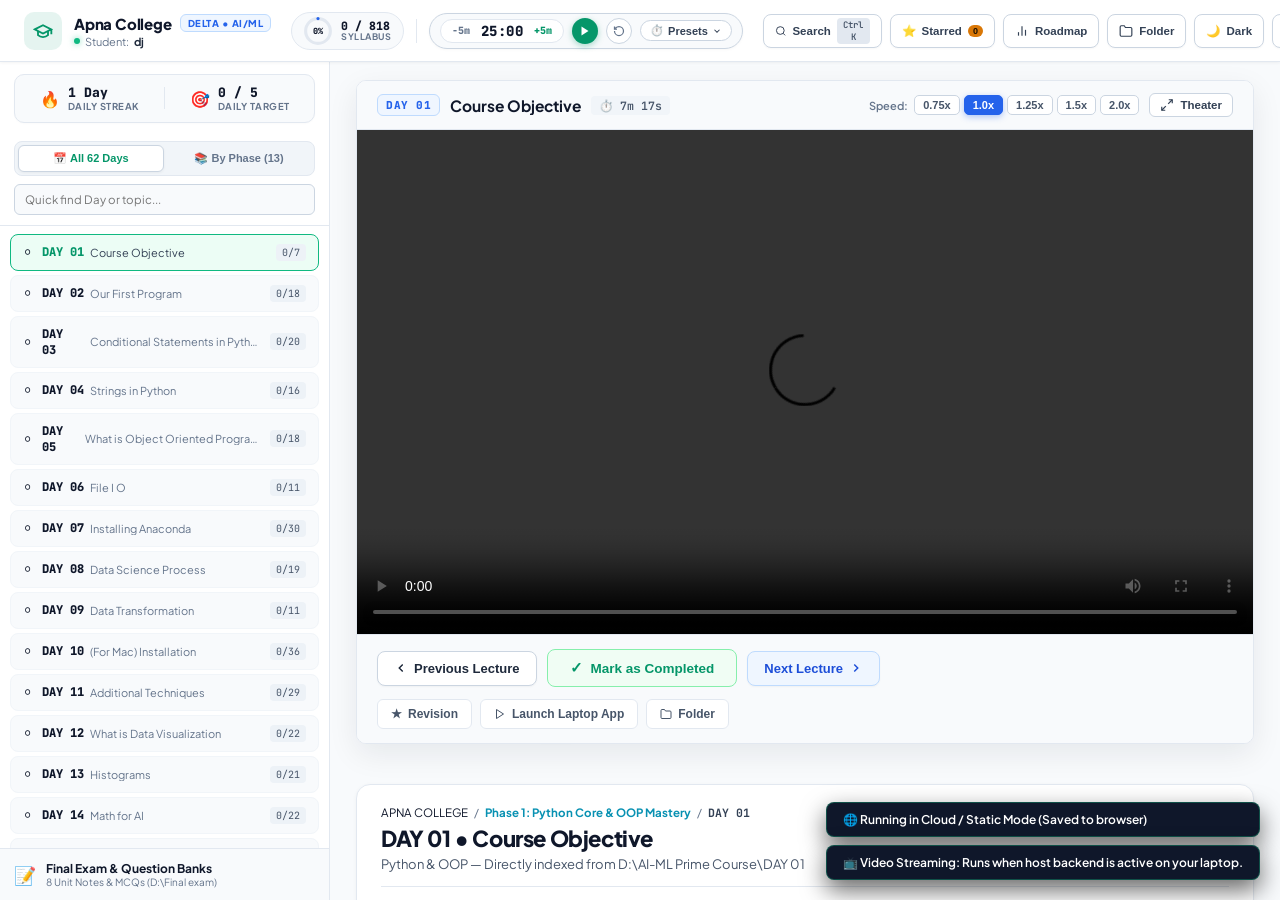
==== commit 52bea84d: "fix(ui): redesign top navigation and dashboard for luxury, uncluttered Apna College aesthetic" ====
--- a/docs/index.html
+++ b/docs/index.html
@@ -7,7 +7,7 @@
   <link rel="preconnect" href="https://fonts.googleapis.com">
   <link rel="preconnect" href="https://fonts.gstatic.com" crossorigin>
   <link href="https://fonts.googleapis.com/css2?family=Plus+Jakarta+Sans:wght@300;400;500;600;700;800&family=JetBrains+Mono:wght@400;500;600;700&display=swap" rel="stylesheet">
-  <link rel="stylesheet" href="style.css?v=4.0">
+  <link rel="stylesheet" href="style.css?v=4.5">
 </head>
 <body>
   <div class="ambient-glow glow-1"></div>
@@ -27,96 +27,91 @@
         <div class="brand-text">
           <div class="brand-title-row">
             <span class="brand-name apna-brand">Apna College</span>
-            <span class="brand-badge-pro">DELTA • AI/ML PRIME BATCH</span>
-          </div>
-          <div class="brand-owner">Student: <strong>dj</strong> • Verified Enrolled Classroom</div>
-        </div>
-      </div>
-
-      <!-- Syllabus Progress & Study Metrics -->
-      <div class="header-stats">
-        <div class="stat-pill" title="Overall Curriculum Completion">
+            <span class="brand-badge-pro">DELTA • AI/ML</span>
+          </div>
+          <div class="brand-owner"><span class="enrolled-dot"></span> Student: <strong>dj</strong></div>
+        </div>
+      </div>
+
+      <!-- CENTER: SLEEK UNIFIED STUDY & FOCUS HUB -->
+      <div class="nav-center-hub">
+        
+        <!-- Syllabus Progress Pill -->
+        <div class="curriculum-progress-pill" id="btn-header-progress" title="Overall Curriculum Completion (Click to open Roadmap)">
           <div class="mini-progress-ring">
-            <svg width="34" height="34" viewBox="0 0 36 36">
+            <svg width="28" height="28" viewBox="0 0 36 36">
               <path class="circle-bg" d="M18 2.0845 a 15.9155 15.9155 0 0 1 0 31.831 a 15.9155 15.9155 0 0 1 0 -31.831"/>
               <path id="header-ring" class="circle-prog" stroke-dasharray="0, 100" d="M18 2.0845 a 15.9155 15.9155 0 0 1 0 31.831 a 15.9155 15.9155 0 0 1 0 -31.831"/>
             </svg>
             <span id="header-percent" class="ring-caption">0%</span>
           </div>
-          <div class="stat-meta">
-            <span id="header-videos-done" class="stat-value">0 / 818</span>
-            <span class="stat-sub">Syllabus Done</span>
-          </div>
-        </div>
-
-        <div class="stat-pill" title="Daily study streak — consistency builds mastery">
-          <span class="stat-icon-glow">🔥</span>
-          <div class="stat-meta">
-            <span id="header-streak" class="stat-value">1 Day</span>
-            <span class="stat-sub">Streak</span>
-          </div>
-        </div>
-
-        <div class="stat-pill" title="Today's goal pace">
-          <span class="stat-icon-glow">🎯</span>
-          <div class="stat-meta">
-            <span id="header-today-goal" class="stat-value">0 / 5</span>
-            <span class="stat-sub">Today's Target</span>
-          </div>
-        </div>
-      </div>
-
-      <!-- FOCUS STUDIO & STUDY TIMER (Interactive Time Controls & Extensions) -->
-      <div class="nav-focus-studio" id="nav-focus-studio">
-        <div class="focus-brand-tag">
-          <span class="focus-pulse-dot"></span>
-          <span class="focus-label">FOCUS STUDIO</span>
-        </div>
-
-        <!-- Presets -->
-        <div class="focus-presets" id="pomo-modes">
-          <button class="focus-mode-btn" data-mins="15" title="15 Min Focus Sprint">15m</button>
-          <button class="focus-mode-btn active" data-mins="25" title="25 Min Standard Pomodoro">25m</button>
-          <button class="focus-mode-btn" data-mins="45" title="45 Min Deep Work Session">45m</button>
-          <button class="focus-mode-btn" data-mins="60" title="60 Min Intensive Power Block">60m</button>
-          <button class="focus-mode-btn" data-mins="90" title="90 Min Flow State Block">90m</button>
-          <button class="focus-mode-btn custom" id="btn-custom-time" title="Enter Custom Minutes">⏱️ Custom</button>
-        </div>
-
-        <!-- Interactive Adjustments: -5m, Time Display, +5m -->
-        <div class="focus-clock-cluster">
-          <button class="focus-adjust-btn" id="btn-time-minus-5" title="Subtract 5 Minutes (-5m)">-5m</button>
-          <div class="focus-timer-text" id="pomo-timer" title="Click to set custom duration">25:00</div>
-          <button class="focus-adjust-btn highlight" id="btn-time-plus-5" title="Add 5 Minutes (+5m)">+5m</button>
-        </div>
-
-        <!-- Action Buttons -->
-        <div class="focus-actions">
-          <button class="focus-action-btn play" id="pomo-toggle-btn" title="Start/Pause Focus (Space)">
+          <div class="curriculum-progress-info">
+            <span id="header-videos-done" class="prog-nums">0 / 818</span>
+            <span class="prog-lbl">Syllabus</span>
+          </div>
+        </div>
+
+        <div class="hub-divider"></div>
+
+        <!-- Focus Timer Pill & Quick Extension Controls -->
+        <div class="nav-focus-pill" id="nav-focus-studio">
+          <div class="focus-timer-cluster">
+            <button class="focus-adjust-btn" id="btn-time-minus-5" title="Subtract 5 Minutes (-5m)">-5m</button>
+            <div class="focus-timer-text" id="pomo-timer" title="Click to configure custom focus duration">25:00</div>
+            <button class="focus-adjust-btn highlight" id="btn-time-plus-5" title="Add 5 Minutes (+5m)">+5m</button>
+          </div>
+
+          <button class="focus-action-btn play" id="pomo-toggle-btn" title="Start / Pause Focus (Space)">
             <svg width="12" height="12" viewBox="0 0 24 24" fill="currentColor">
               <polygon points="5 3 19 12 5 21 5 3"></polygon>
             </svg>
           </button>
+
           <button class="focus-action-btn reset" id="pomo-reset-btn" title="Reset Timer">
             <svg width="12" height="12" viewBox="0 0 24 24" fill="none" stroke="currentColor" stroke-width="2.5">
               <path d="M3 12a9 9 0 1 0 9-9 9.75 9.75 0 0 0-6.74 2.74L3 8"></path>
               <path d="M3 3v5h5"></path>
             </svg>
           </button>
-        </div>
-
-        <!-- Today Focused Minutes Metric -->
-        <div class="focus-today-badge" title="Focused study time logged today">
-          <span class="focus-today-icon">⚡</span>
-          <span class="focus-today-val" id="today-study-mins">0m</span>
-          <span class="focus-today-lbl">today</span>
-        </div>
+
+          <!-- Dropdown Trigger for Presets & History -->
+          <div class="focus-presets-wrapper">
+            <button class="focus-presets-trigger" id="btn-toggle-focus-dropdown" title="Focus Presets & Modes">
+              <span class="preset-trigger-icon">⏱️</span>
+              <span class="preset-trigger-txt">Presets</span>
+              <svg width="10" height="10" viewBox="0 0 24 24" fill="none" stroke="currentColor" stroke-width="2.5">
+                <polyline points="6 9 12 15 18 9"></polyline>
+              </svg>
+            </button>
+
+            <!-- Floating Presets Popover -->
+            <div class="focus-dropdown-popover" id="focus-dropdown-popover" style="display: none;">
+              <div class="popover-header">
+                <span class="popover-title">Focus Presets</span>
+                <div class="today-focus-tag" title="Study time logged today">
+                  <span>⚡</span>
+                  <span id="today-study-mins">0m</span> today
+                </div>
+              </div>
+              <div class="popover-presets-grid" id="pomo-modes">
+                <button class="focus-mode-btn" data-mins="15">15m Sprint</button>
+                <button class="focus-mode-btn active" data-mins="25">25m Standard</button>
+                <button class="focus-mode-btn" data-mins="45">45m Deep Work</button>
+                <button class="focus-mode-btn" data-mins="60">60m Power</button>
+                <button class="focus-mode-btn" data-mins="90">90m Flow State</button>
+                <button class="focus-mode-btn custom" id="btn-custom-time">⏱️ Custom Time...</button>
+              </div>
+            </div>
+          </div>
+
+        </div>
+
       </div>
 
       <!-- Actions -->
       <div class="header-actions">
-        <button class="header-btn" id="btn-open-search" title="Search (Ctrl + K)">
-          <svg width="15" height="15" viewBox="0 0 24 24" fill="none" stroke="currentColor" stroke-width="2">
+        <button class="header-btn" id="btn-open-search" title="Search Lessons (Ctrl + K)">
+          <svg width="14" height="14" viewBox="0 0 24 24" fill="none" stroke="currentColor" stroke-width="2">
             <circle cx="11" cy="11" r="8"></circle>
             <line x1="21" y1="21" x2="16.65" y2="16.65"></line>
           </svg>
@@ -131,7 +126,7 @@
         </button>
 
         <button class="header-btn" id="btn-open-roadmap" title="Curriculum Roadmap">
-          <svg width="15" height="15" viewBox="0 0 24 24" fill="none" stroke="currentColor" stroke-width="2">
+          <svg width="14" height="14" viewBox="0 0 24 24" fill="none" stroke="currentColor" stroke-width="2">
             <line x1="18" y1="20" x2="18" y2="10"></line>
             <line x1="12" y1="20" x2="12" y2="4"></line>
             <line x1="6" y1="20" x2="6" y2="14"></line>
@@ -140,7 +135,7 @@
         </button>
 
         <button class="header-btn" id="btn-open-folder" title="Open D:\AI-ML Prime Course in Windows Explorer">
-          <svg width="15" height="15" viewBox="0 0 24 24" fill="none" stroke="currentColor" stroke-width="2">
+          <svg width="14" height="14" viewBox="0 0 24 24" fill="none" stroke="currentColor" stroke-width="2">
             <path d="M22 19a2 2 0 0 1-2 2H4a2 2 0 0 1-2-2V5a2 2 0 0 1 2-2h5l2 3h9a2 2 0 0 1 2 2z"></path>
           </svg>
           <span>Folder</span>
@@ -165,6 +160,26 @@
       
       <!-- SIDEBAR: DUAL VIEW (ALL 62 DAYS vs BY PHASE) -->
       <aside class="sidebar">
+        
+        <!-- Student Dashboard Strip (Streak & Target) -->
+        <div class="sidebar-student-card">
+          <div class="student-metric-item" title="Consecutive daily study streak">
+            <span class="metric-icon">🔥</span>
+            <div class="metric-info">
+              <span class="metric-val" id="header-streak">1 Day</span>
+              <span class="metric-lbl">Daily Streak</span>
+            </div>
+          </div>
+          <div class="metric-divider"></div>
+          <div class="student-metric-item" title="Lessons finished today towards daily target">
+            <span class="metric-icon">🎯</span>
+            <div class="metric-info">
+              <span class="metric-val" id="header-today-goal">0 / 5</span>
+              <span class="metric-lbl">Daily Target</span>
+            </div>
+          </div>
+        </div>
+
         <div class="sidebar-top">
           <!-- View Switcher -->
           <div class="sidebar-view-toggle">
@@ -607,6 +622,6 @@
 
   </div>
 
-  <script src="app.js?v=4.0"></script>
+  <script src="app.js?v=4.5"></script>
 </body>
 </html>
--- a/docs/style.css
+++ b/docs/style.css
@@ -148,7 +148,9 @@
   overflow: hidden;
 }
 
-/* TOP NAVIGATION */
+/* ==========================================================================
+   TOP NAVIGATION: EXECUTIVE LUXURY LMS HEADER (Height: 62px)
+   ========================================================================== */
 .top-nav {
   height: 62px;
   background: var(--bg-nav);
@@ -156,313 +158,564 @@
   display: flex;
   align-items: center;
   justify-content: space-between;
-  padding: 0 20px;
-  gap: 16px;
+  padding: 0 24px;
+  gap: 20px;
   flex-shrink: 0;
   backdrop-filter: blur(20px);
-}
-
+  z-index: 100;
+}
+
+[data-theme="light"] .top-nav {
+  background: #ffffff;
+  border-bottom: 1px solid #e2e8f0;
+  box-shadow: 0 1px 3px rgba(15, 23, 42, 0.04);
+}
+
+/* Brand Section */
 .nav-brand-section {
   display: flex;
   align-items: center;
   gap: 12px;
-}
-.brand-avatar {
-  width: 36px;
-  height: 36px;
-  background: linear-gradient(135deg, rgba(16, 185, 129, 0.2), rgba(6, 182, 212, 0.2));
-  border: 1px solid rgba(16, 185, 129, 0.4);
-  color: #34d399;
-  font-weight: 800;
+  flex-shrink: 0;
+}
+
+.brand-avatar.apna-avatar {
+  width: 38px;
+  height: 38px;
+  background: linear-gradient(135deg, #2563eb 0%, #1d4ed8 100%);
+  color: #ffffff;
   border-radius: 10px;
   display: flex;
   align-items: center;
   justify-content: center;
-  box-shadow: 0 0 16px var(--emerald-glow);
-}
-.brand-symbol {
-  font-size: 18px;
-  color: var(--emerald);
-  text-shadow: 0 0 8px var(--emerald-glow);
-}
+  box-shadow: 0 3px 10px rgba(37, 99, 235, 0.3);
+  border: none;
+}
+
 .brand-text {
   display: flex;
   flex-direction: column;
   gap: 2px;
 }
+
 .brand-title-row {
   display: flex;
   align-items: center;
   gap: 8px;
 }
-.brand-name {
-  font-size: 13.5px;
+
+.brand-name.apna-brand {
+  font-size: 15px;
   font-weight: 800;
-  letter-spacing: 0.8px;
-  background: linear-gradient(90deg, #ffffff 30%, #a7f3d0 100%);
-  -webkit-background-clip: text;
-  -webkit-text-fill-color: transparent;
-}
+  letter-spacing: -0.2px;
+  color: var(--text-primary);
+  background: none;
+  -webkit-text-fill-color: initial;
+}
+
+[data-theme="light"] .brand-name.apna-brand {
+  color: #0f172a;
+}
+
 .brand-badge-pro {
-  font-size: 8px;
+  font-size: 9.5px;
   font-weight: 800;
-  letter-spacing: 0.6px;
-  background: linear-gradient(135deg, #f59e0b, #d97706);
-  color: #160d00;
-  padding: 1px 6px;
-  border-radius: 4px;
-  box-shadow: 0 1px 6px rgba(245, 158, 11, 0.3);
-}
+  letter-spacing: 0.5px;
+  background: rgba(37, 99, 235, 0.12);
+  color: #60a5fa;
+  border: 1px solid rgba(37, 99, 235, 0.3);
+  padding: 2px 7px;
+  border-radius: 6px;
+  box-shadow: none;
+}
+
+[data-theme="light"] .brand-badge-pro {
+  background: #eff6ff;
+  color: #2563eb;
+  border-color: #bfdbfe;
+}
+
 .brand-owner {
-  font-size: 10.5px;
+  display: flex;
+  align-items: center;
+  gap: 5px;
+  font-size: 11px;
   color: var(--text-muted);
 }
-.brand-owner strong {
-  color: #e2e8f0;
-}
-
-/* Stats in Header */
-.header-stats {
-  display: flex;
-  align-items: center;
-  gap: 10px;
-}
-.stat-pill {
-  display: flex;
-  align-items: center;
-  gap: 8px;
-  background: rgba(255, 255, 255, 0.035);
-  border: 1px solid var(--border-subtle);
-  border-radius: var(--radius-md);
-  padding: 5px 12px;
-  transition: all 0.2s ease;
-}
-.stat-pill:hover {
-  background: rgba(255, 255, 255, 0.07);
-  border-color: rgba(255, 255, 255, 0.16);
-  transform: translateY(-1px);
-}
-
-.mini-progress-ring {
-  position: relative;
-  width: 32px;
-  height: 32px;
-  display: flex;
-  align-items: center;
-  justify-content: center;
-}
-.circle-bg {
-  fill: none;
-  stroke: rgba(255, 255, 255, 0.09);
-  stroke-width: 3.8;
-}
-.circle-prog {
-  fill: none;
-  stroke: var(--emerald);
-  stroke-width: 3.8;
-  stroke-linecap: round;
-  transition: stroke-dasharray 0.5s ease;
-}
-.ring-caption {
-  position: absolute;
-  font-size: 9px;
-  font-weight: 800;
-  font-family: var(--font-mono);
-  color: #fff;
-}
-
-.stat-meta {
-  display: flex;
-  flex-direction: column;
-  gap: 1px;
-}
-.stat-value {
-  font-size: 12px;
-  font-weight: 800;
-  font-family: var(--font-mono);
-  color: #fff;
-}
-.stat-sub {
-  font-size: 9px;
-  color: var(--text-muted);
-  text-transform: uppercase;
-  letter-spacing: 0.4px;
-}
-.stat-icon-glow {
-  font-size: 16px;
-  filter: drop-shadow(0 0 6px rgba(245, 158, 11, 0.3));
-}
-
-/* EXECUTIVE FOCUS STUDIO & LIVE TIME ADJUSTMENTS */
-.nav-focus-studio {
-  display: flex;
-  align-items: center;
-  gap: 8px;
-  background: rgba(13, 18, 28, 0.95);
-  border: 1px solid rgba(16, 185, 129, 0.28);
-  padding: 4px 10px;
-  border-radius: 30px;
-  box-shadow: 0 2px 14px rgba(0, 0, 0, 0.4), inset 0 1px 0 rgba(255, 255, 255, 0.05);
-  backdrop-filter: blur(16px);
-}
-.focus-brand-tag {
-  display: flex;
-  align-items: center;
-  gap: 5px;
-  padding: 2px 7px;
-  background: rgba(16, 185, 129, 0.12);
-  border-radius: 12px;
-  border: 1px solid rgba(16, 185, 129, 0.2);
-}
-.focus-pulse-dot {
+
+.enrolled-dot {
   width: 6px;
   height: 6px;
   border-radius: 50%;
-  background: var(--emerald);
-  box-shadow: 0 0 8px var(--emerald);
-  animation: pulse 2s infinite;
-}
-.focus-label {
+  background: #10b981;
+  box-shadow: 0 0 6px rgba(16, 185, 129, 0.6);
+  display: inline-block;
+}
+
+.brand-owner strong {
+  color: var(--text-primary);
+  font-weight: 700;
+}
+
+[data-theme="light"] .brand-owner strong {
+  color: #1e293b;
+}
+
+/* Center Study & Focus Hub */
+.nav-center-hub {
+  display: flex;
+  align-items: center;
+  gap: 12px;
+  flex-shrink: 0;
+}
+
+/* Curriculum Progress Pill */
+.curriculum-progress-pill {
+  display: flex;
+  align-items: center;
+  gap: 9px;
+  padding: 4px 12px;
+  border-radius: 20px;
+  background: rgba(255, 255, 255, 0.04);
+  border: 1px solid var(--border-subtle);
+  cursor: pointer;
+  transition: all 0.15s ease;
+}
+
+.curriculum-progress-pill:hover {
+  background: rgba(255, 255, 255, 0.08);
+  border-color: #2563eb;
+  transform: translateY(-1px);
+}
+
+[data-theme="light"] .curriculum-progress-pill {
+  background: #f8fafc;
+  border-color: #e2e8f0;
+}
+
+[data-theme="light"] .curriculum-progress-pill:hover {
+  background: #ffffff;
+  border-color: #2563eb;
+  box-shadow: 0 2px 8px rgba(37, 99, 235, 0.12);
+}
+
+.mini-progress-ring {
+  position: relative;
+  width: 28px;
+  height: 28px;
+  display: flex;
+  align-items: center;
+  justify-content: center;
+}
+
+.circle-bg {
+  fill: none;
+  stroke: rgba(255, 255, 255, 0.1);
+  stroke-width: 4;
+}
+
+[data-theme="light"] .circle-bg {
+  stroke: #e2e8f0;
+}
+
+.circle-prog {
+  fill: none;
+  stroke: #2563eb;
+  stroke-width: 4;
+  stroke-linecap: round;
+  transition: stroke-dasharray 0.5s ease;
+}
+
+.ring-caption {
+  position: absolute;
+  font-size: 8.5px;
+  font-weight: 800;
+  font-family: var(--font-mono);
+  color: var(--text-primary);
+}
+
+[data-theme="light"] .ring-caption {
+  color: #0f172a;
+}
+
+.curriculum-progress-info {
+  display: flex;
+  flex-direction: column;
+  line-height: 1.15;
+}
+
+.prog-nums {
+  font-size: 11.5px;
+  font-weight: 800;
+  font-family: var(--font-mono);
+  color: var(--text-primary);
+}
+
+[data-theme="light"] .prog-nums {
+  color: #0f172a;
+}
+
+.prog-lbl {
   font-size: 9px;
-  font-weight: 800;
-  letter-spacing: 0.6px;
-  color: var(--emerald);
-}
-.focus-presets {
-  display: flex;
-  align-items: center;
-  background: rgba(0, 0, 0, 0.45);
-  border-radius: 16px;
-  padding: 2px;
-  gap: 2px;
-}
-.focus-mode-btn {
+  font-weight: 700;
+  text-transform: uppercase;
+  letter-spacing: 0.5px;
+  color: var(--text-muted);
+}
+
+.hub-divider {
+  width: 1px;
+  height: 24px;
+  background: var(--border-subtle);
+}
+
+[data-theme="light"] .hub-divider {
+  background: #e2e8f0;
+}
+
+/* Luxury Compact Focus Timer Pill */
+.nav-focus-pill {
+  display: flex;
+  align-items: center;
+  gap: 8px;
+  padding: 4px 10px;
+  border-radius: 24px;
+  background: rgba(255, 255, 255, 0.04);
+  border: 1px solid var(--border-subtle);
+  position: relative;
+  transition: all 0.15s ease;
+}
+
+[data-theme="light"] .nav-focus-pill {
+  background: #f8fafc;
+  border-color: #cbd5e1;
+  box-shadow: 0 1px 3px rgba(0, 0, 0, 0.03);
+}
+
+.focus-timer-cluster {
+  display: flex;
+  align-items: center;
+  gap: 5px;
+  background: rgba(0, 0, 0, 0.35);
+  padding: 2px 6px;
+  border-radius: 14px;
+  border: 1px solid rgba(255, 255, 255, 0.08);
+}
+
+[data-theme="light"] .focus-timer-cluster {
+  background: #ffffff;
+  border-color: #e2e8f0;
+}
+
+.focus-adjust-btn {
   background: transparent;
   border: none;
-  color: var(--text-muted);
+  color: var(--text-secondary);
   font-size: 10px;
-  font-weight: 700;
-  padding: 4px 8px;
-  border-radius: 12px;
-  cursor: pointer;
-  transition: all 0.15s ease;
-}
-.focus-mode-btn:hover {
-  color: #fff;
-  background: rgba(255, 255, 255, 0.06);
-}
-.focus-mode-btn.active {
-  background: linear-gradient(135deg, var(--emerald), #059669);
-  color: #021a0f;
-  font-weight: 800;
-  box-shadow: 0 0 10px var(--emerald-glow);
-}
-.focus-mode-btn.custom {
-  font-family: var(--font-sans);
-}
-.focus-clock-cluster {
-  display: flex;
-  align-items: center;
-  gap: 4px;
-  background: rgba(0, 0, 0, 0.5);
-  padding: 2px 6px;
-  border-radius: 14px;
-  border: 1px solid var(--border-subtle);
-}
-.focus-adjust-btn {
-  background: rgba(255, 255, 255, 0.06);
-  border: 1px solid rgba(255, 255, 255, 0.08);
-  color: var(--text-secondary);
-  font-size: 9.5px;
   font-weight: 800;
   font-family: var(--font-mono);
-  padding: 3px 6px;
-  border-radius: 8px;
-  cursor: pointer;
-  transition: all 0.15s ease;
-}
+  padding: 2px 5px;
+  border-radius: 6px;
+  cursor: pointer;
+  transition: all 0.12s ease;
+}
+
 .focus-adjust-btn:hover {
-  background: rgba(255, 255, 255, 0.15);
-  color: #fff;
-  transform: translateY(-1px);
-}
+  background: rgba(255, 255, 255, 0.12);
+  color: #ffffff;
+}
+
+[data-theme="light"] .focus-adjust-btn {
+  color: #64748b;
+}
+
+[data-theme="light"] .focus-adjust-btn:hover {
+  background: #f1f5f9;
+  color: #0f172a;
+}
+
 .focus-adjust-btn.highlight {
-  color: #34d399;
-  border-color: rgba(16, 185, 129, 0.3);
-}
-.focus-adjust-btn.highlight:hover {
-  background: rgba(16, 185, 129, 0.25);
-  color: #fff;
-}
+  color: #10b981;
+}
+
+[data-theme="light"] .focus-adjust-btn.highlight {
+  color: #059669;
+}
+
 .focus-timer-text {
   font-family: var(--font-mono);
   font-size: 14px;
   font-weight: 800;
-  color: #fff;
-  min-width: 46px;
+  color: var(--text-primary);
+  min-width: 44px;
   text-align: center;
   cursor: pointer;
-  padding: 0 4px;
-}
-.focus-timer-text:hover {
-  color: var(--emerald);
-  text-shadow: 0 0 8px var(--emerald-glow);
-}
-.focus-actions {
-  display: flex;
-  align-items: center;
-  gap: 4px;
-}
+  letter-spacing: 0.5px;
+}
+
+[data-theme="light"] .focus-timer-text {
+  color: #0f172a;
+}
+
 .focus-action-btn {
-  background: rgba(255, 255, 255, 0.08);
-  border: 1px solid var(--border-subtle);
-  color: #fff;
   width: 26px;
   height: 26px;
   border-radius: 50%;
+  border: none;
   display: flex;
   align-items: center;
   justify-content: center;
   cursor: pointer;
   transition: all 0.15s ease;
 }
-.focus-action-btn:hover {
-  background: var(--emerald);
-  color: #021a0f;
-  box-shadow: 0 0 10px var(--emerald-glow);
+
+.focus-action-btn.play {
+  background: #059669;
+  color: #ffffff;
+  box-shadow: 0 2px 6px rgba(5, 150, 105, 0.35);
+}
+
+.focus-action-btn.play:hover {
+  background: #047857;
   transform: scale(1.06);
 }
-.focus-today-badge {
+
+.focus-action-btn.reset {
+  background: rgba(255, 255, 255, 0.08);
+  border: 1px solid var(--border-subtle);
+  color: var(--text-secondary);
+}
+
+.focus-action-btn.reset:hover {
+  background: rgba(255, 255, 255, 0.16);
+  color: #ffffff;
+}
+
+[data-theme="light"] .focus-action-btn.reset {
+  background: #ffffff;
+  border-color: #cbd5e1;
+  color: #64748b;
+}
+
+[data-theme="light"] .focus-action-btn.reset:hover {
+  background: #e2e8f0;
+  color: #0f172a;
+}
+
+/* Presets Dropdown Popover */
+.focus-presets-wrapper {
+  position: relative;
+}
+
+.focus-presets-trigger {
   display: flex;
   align-items: center;
   gap: 4px;
-  background: rgba(245, 158, 11, 0.12);
-  border: 1px solid rgba(245, 158, 11, 0.3);
-  padding: 2px 7px;
+  padding: 3px 9px;
   border-radius: 12px;
-}
-.focus-today-icon {
-  font-size: 10px;
-  color: #fbbf24;
-}
-.focus-today-val {
+  background: rgba(255, 255, 255, 0.06);
+  border: 1px solid var(--border-subtle);
+  color: var(--text-secondary);
   font-size: 11px;
+  font-weight: 700;
+  cursor: pointer;
+  transition: all 0.15s ease;
+}
+
+.focus-presets-trigger:hover {
+  background: rgba(255, 255, 255, 0.12);
+  color: #ffffff;
+}
+
+[data-theme="light"] .focus-presets-trigger {
+  background: #ffffff;
+  border-color: #cbd5e1;
+  color: #334155;
+}
+
+[data-theme="light"] .focus-presets-trigger:hover {
+  background: #f1f5f9;
+  border-color: #94a3b8;
+  color: #0f172a;
+}
+
+.focus-dropdown-popover {
+  position: absolute;
+  top: calc(100% + 10px);
+  right: 0;
+  width: 260px;
+  background: #111827;
+  border: 1px solid rgba(255, 255, 255, 0.12);
+  border-radius: 12px;
+  box-shadow: 0 16px 40px rgba(0, 0, 0, 0.55);
+  padding: 12px;
+  z-index: 1000;
+}
+
+[data-theme="light"] .focus-dropdown-popover {
+  background: #ffffff;
+  border-color: #e2e8f0;
+  box-shadow: 0 14px 36px rgba(15, 23, 42, 0.12);
+}
+
+.popover-header {
+  display: flex;
+  align-items: center;
+  justify-content: space-between;
+  margin-bottom: 10px;
+  padding-bottom: 8px;
+  border-bottom: 1px solid var(--border-subtle);
+}
+
+[data-theme="light"] .popover-header {
+  border-bottom-color: #f1f5f9;
+}
+
+.popover-title {
+  font-size: 12px;
+  font-weight: 800;
+  color: var(--text-primary);
+}
+
+[data-theme="light"] .popover-title {
+  color: #0f172a;
+}
+
+.today-focus-tag {
+  font-size: 11px;
+  font-weight: 700;
+  color: #f59e0b;
+  display: flex;
+  align-items: center;
+  gap: 3px;
+}
+
+.popover-presets-grid {
+  display: grid;
+  grid-template-columns: 1fr 1fr;
+  gap: 6px;
+}
+
+.popover-presets-grid .focus-mode-btn {
+  background: rgba(255, 255, 255, 0.05);
+  border: 1px solid var(--border-subtle);
+  color: var(--text-secondary);
+  font-size: 11px;
+  font-weight: 600;
+  padding: 6px 10px;
+  border-radius: 8px;
+  cursor: pointer;
+  text-align: center;
+  transition: all 0.12s ease;
+}
+
+.popover-presets-grid .focus-mode-btn:hover {
+  background: #2563eb;
+  color: #ffffff;
+  border-color: #2563eb;
+}
+
+.popover-presets-grid .focus-mode-btn.active {
+  background: #059669;
+  color: #ffffff;
+  border-color: #059669;
+  font-weight: 700;
+}
+
+.popover-presets-grid .focus-mode-btn.custom {
+  grid-column: span 2;
+  background: rgba(255, 255, 255, 0.03);
+  font-weight: 700;
+  color: var(--blue, #2563eb);
+  border-color: rgba(37, 99, 235, 0.3);
+}
+
+[data-theme="light"] .popover-presets-grid .focus-mode-btn {
+  background: #f8fafc;
+  border-color: #e2e8f0;
+  color: #334155;
+}
+
+[data-theme="light"] .popover-presets-grid .focus-mode-btn:hover {
+  background: #2563eb;
+  color: #ffffff;
+  border-color: #2563eb;
+}
+
+[data-theme="light"] .popover-presets-grid .focus-mode-btn.active {
+  background: #059669;
+  color: #ffffff;
+  border-color: #059669;
+}
+
+/* --- SIDEBAR STUDENT CARD (Streak & Daily Goal) --- */
+.sidebar-student-card {
+  display: flex;
+  align-items: center;
+  justify-content: space-around;
+  padding: 10px 12px;
+  margin: 12px 14px 6px 14px;
+  background: rgba(255, 255, 255, 0.03);
+  border: 1px solid var(--border-subtle);
+  border-radius: 10px;
+}
+
+[data-theme="light"] .sidebar-student-card {
+  background: #f8fafc;
+  border-color: #e2e8f0;
+  box-shadow: 0 1px 2px rgba(0, 0, 0, 0.02);
+}
+
+.student-metric-item {
+  display: flex;
+  align-items: center;
+  gap: 8px;
+}
+
+.student-metric-item .metric-icon {
+  font-size: 16px;
+}
+
+.student-metric-item .metric-info {
+  display: flex;
+  flex-direction: column;
+  line-height: 1.2;
+}
+
+.student-metric-item .metric-val {
+  font-size: 13px;
   font-weight: 800;
   font-family: var(--font-mono);
-  color: #fbbf24;
-}
-.focus-today-lbl {
-  font-size: 8.5px;
+  color: var(--text-primary);
+}
+
+[data-theme="light"] .student-metric-item .metric-val {
+  color: #0f172a;
+}
+
+.student-metric-item .metric-lbl {
+  font-size: 9.5px;
   font-weight: 700;
+  text-transform: uppercase;
+  letter-spacing: 0.5px;
   color: var(--text-muted);
-  text-transform: uppercase;
+}
+
+.sidebar-student-card .metric-divider {
+  width: 1px;
+  height: 22px;
+  background: var(--border-subtle);
+}
+
+[data-theme="light"] .sidebar-student-card .metric-divider {
+  background: #e2e8f0;
 }
 
 /* Header Buttons */
 .header-actions {
   display: flex;
   align-items: center;
-  gap: 6px;
+  gap: 8px;
 }
 .header-btn {
   display: flex;
@@ -471,18 +724,26 @@
   background: rgba(255, 255, 255, 0.04);
   border: 1px solid var(--border-subtle);
   color: var(--text-secondary);
-  height: 32px;
-  padding: 0 10px;
-  border-radius: var(--radius-md);
-  font-size: 11px;
+  height: 34px;
+  padding: 0 11px;
+  border-radius: 8px;
+  font-size: 11.5px;
   font-weight: 600;
   cursor: pointer;
-  transition: all 0.2s ease;
+  transition: all 0.15s ease;
 }
 .header-btn:hover {
   background: rgba(255, 255, 255, 0.08);
   color: #fff;
   border-color: var(--border-hover);
+  transform: translateY(-1px);
+}
+.theme-toggle-btn {
+  font-weight: 700;
+}
+[data-theme="light"] .theme-toggle-btn {
+  background: #f8fafc;
+  border-color: #cbd5e1;
 }
 .header-btn kbd {
   background: rgba(255, 255, 255, 0.08);
@@ -502,7 +763,7 @@
 }
 .header-btn.icon-only {
   padding: 0;
-  width: 32px;
+  width: 34px;
   justify-content: center;
 }
 
@@ -2046,100 +2307,30 @@
   text-shadow: none;
 }
 
-[data-theme="light"] .brand-name {
-  background: linear-gradient(90deg, #0f172a 30%, #059669 100%);
-  -webkit-background-clip: text;
-  -webkit-text-fill-color: transparent;
+[data-theme="light"] .brand-name,
+[data-theme="light"] .brand-name.apna-brand {
+  color: #0f172a;
+  background: none;
+  -webkit-text-fill-color: initial;
 }
 
 [data-theme="light"] .brand-badge-pro {
-  background: #fef3c7;
-  color: #92400e;
-  border: 1px solid #fde68a;
+  background: #eff6ff;
+  color: #2563eb;
+  border: 1px solid #bfdbfe;
   box-shadow: none;
 }
 
-[data-theme="light"] .stat-pill {
-  background: #ffffff;
-  border-color: #e2e8f0;
-  box-shadow: 0 1px 3px rgba(0, 0, 0, 0.03);
-}
-
-[data-theme="light"] .circle-bg {
-  stroke: #e2e8f0;
-}
-
-[data-theme="light"] .ring-caption {
-  color: #0f172a;
-}
-
-[data-theme="light"] .stat-value {
-  color: #0f172a;
-}
-
-[data-theme="light"] .nav-focus-studio {
-  background: #ffffff;
-  border-color: #cbd5e1;
-  box-shadow: 0 2px 10px rgba(0, 0, 0, 0.04);
-}
-
-[data-theme="light"] .focus-brand-tag {
-  background: #ecfdf5;
-  border-color: #a7f3d0;
-}
-
-[data-theme="light"] .focus-presets {
-  background: #f1f5f9;
-}
-
-[data-theme="light"] .focus-mode-btn {
-  color: #64748b;
-}
-
-[data-theme="light"] .focus-mode-btn:hover {
-  background: #e2e8f0;
-  color: #0f172a;
-}
-
-[data-theme="light"] .focus-clock-cluster {
-  background: #f8fafc;
-  border-color: #e2e8f0;
-}
-
-[data-theme="light"] .focus-timer-text {
-  color: #0f172a;
-}
-
-[data-theme="light"] .focus-adjust-btn {
+[data-theme="light"] .header-btn {
   background: #ffffff;
   border-color: #cbd5e1;
   color: #334155;
-}
-
-[data-theme="light"] .focus-adjust-btn:hover {
-  background: #f1f5f9;
-  color: #0f172a;
-}
-
-[data-theme="light"] .focus-adjust-btn.highlight {
-  color: #059669;
-  border-color: rgba(5, 150, 105, 0.3);
-}
-
-[data-theme="light"] .focus-action-btn {
-  background: #f1f5f9;
-  border-color: #e2e8f0;
-  color: #334155;
-}
-
-[data-theme="light"] .header-btn {
-  background: #f1f5f9;
-  border-color: #e2e8f0;
-  color: #334155;
+  box-shadow: 0 1px 2px rgba(0, 0, 0, 0.03);
 }
 
 [data-theme="light"] .header-btn:hover {
-  background: #e2e8f0;
+  background: #f8fafc;
+  border-color: #94a3b8;
   color: #0f172a;
 }
 
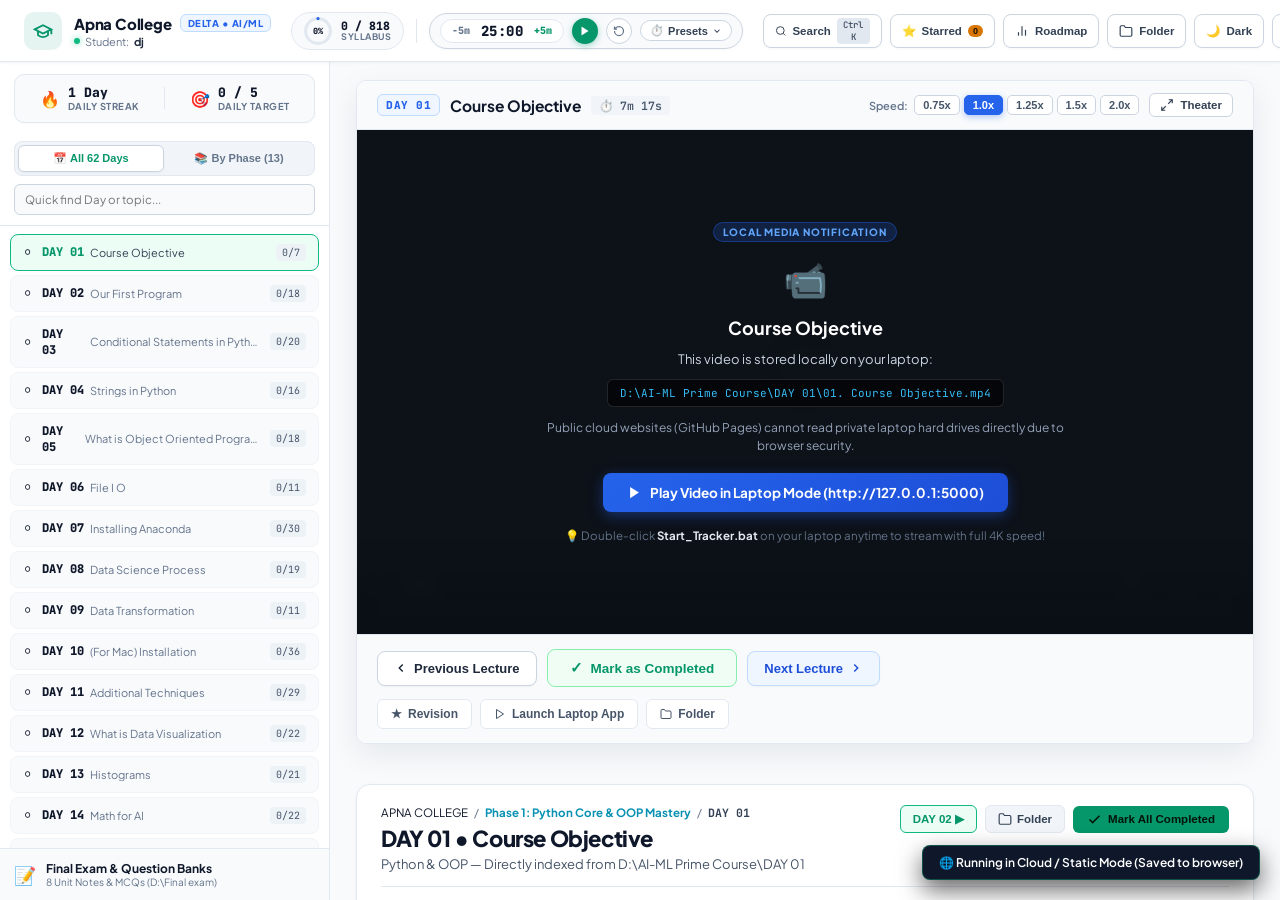
==== commit 92ed8994: "feat(stream): add intelligent local media notice overlay for cloud GitHub Pages" ====
--- a/docs/index.html
+++ b/docs/index.html
@@ -7,7 +7,7 @@
   <link rel="preconnect" href="https://fonts.googleapis.com">
   <link rel="preconnect" href="https://fonts.gstatic.com" crossorigin>
   <link href="https://fonts.googleapis.com/css2?family=Plus+Jakarta+Sans:wght@300;400;500;600;700;800&family=JetBrains+Mono:wght@400;500;600;700&display=swap" rel="stylesheet">
-  <link rel="stylesheet" href="style.css?v=4.5">
+  <link rel="stylesheet" href="style.css?v=5.0">
 </head>
 <body>
   <div class="ambient-glow glow-1"></div>
@@ -250,6 +250,35 @@
             <!-- Embedded 16:9 Cinema Player Screen -->
             <div class="apna-video-screen" id="apna-video-screen">
               <video id="stage-video" controls preload="metadata" playsinline></video>
+
+              <!-- Static Cloud Host Overlay (When hosted on GitHub Pages) -->
+              <div class="stage-static-overlay" id="stage-static-overlay" style="display: none;">
+                <div class="static-overlay-card">
+                  <div class="static-overlay-badge">LOCAL MEDIA NOTIFICATION</div>
+                  <div class="static-overlay-icon">📹</div>
+                  <h3 class="static-overlay-title" id="stage-static-overlay-lecture-title">01. Our First Program</h3>
+                  <p class="static-overlay-text">
+                    This video is stored locally on your laptop:
+                  </p>
+                  <div class="static-file-path-chip" id="static-file-path">
+                    D:\AI-ML Prime Course\DAY 02\01. Our First Program.mp4
+                  </div>
+                  <p class="static-overlay-explainer">
+                    Public cloud websites (GitHub Pages) cannot read private laptop hard drives directly due to browser security.
+                  </p>
+                  <div class="static-overlay-actions">
+                    <a href="http://127.0.0.1:5000" class="btn-open-local-stream" target="_blank">
+                      <svg width="15" height="15" viewBox="0 0 24 24" fill="currentColor">
+                        <polygon points="5 3 19 12 5 21 5 3"></polygon>
+                      </svg>
+                      <span>Play Video in Laptop Mode (http://127.0.0.1:5000)</span>
+                    </a>
+                  </div>
+                  <div class="static-overlay-footer">
+                    <span>💡 Double-click <strong>Start_Tracker.bat</strong> on your laptop anytime to stream with full 4K speed!</span>
+                  </div>
+                </div>
+              </div>
             </div>
 
             <!-- APNA COLLEGE LECTURE ACTION CONSOLE -->
@@ -622,6 +651,6 @@
 
   </div>
 
-  <script src="app.js?v=4.5"></script>
+  <script src="app.js?v=5.0"></script>
 </body>
 </html>
--- a/docs/style.css
+++ b/docs/style.css
@@ -2895,6 +2895,113 @@
   background: #000000;
 }
 
+/* --- Static Cloud Host Overlay (When on GitHub Pages) --- */
+.stage-static-overlay {
+  position: absolute;
+  inset: 0;
+  background: rgba(11, 15, 23, 0.94);
+  backdrop-filter: blur(8px);
+  display: flex;
+  align-items: center;
+  justify-content: center;
+  padding: 24px;
+  z-index: 10;
+  text-align: center;
+}
+
+.static-overlay-card {
+  max-width: 540px;
+  display: flex;
+  flex-direction: column;
+  align-items: center;
+  gap: 12px;
+}
+
+.static-overlay-badge {
+  font-size: 10px;
+  font-weight: 800;
+  letter-spacing: 0.8px;
+  background: rgba(37, 99, 235, 0.2);
+  color: #60a5fa;
+  border: 1px solid rgba(37, 99, 235, 0.4);
+  padding: 3px 9px;
+  border-radius: 20px;
+}
+
+.static-overlay-icon {
+  font-size: 36px;
+  margin: 2px 0;
+}
+
+.static-overlay-title {
+  font-size: 18px;
+  font-weight: 700;
+  color: #ffffff;
+  margin: 0;
+}
+
+.static-overlay-text {
+  font-size: 13px;
+  color: #cbd5e1;
+  margin: 0;
+}
+
+.static-file-path-chip {
+  font-family: var(--font-mono);
+  font-size: 11px;
+  color: #38bdf8;
+  background: rgba(0, 0, 0, 0.6);
+  border: 1px solid rgba(255, 255, 255, 0.12);
+  padding: 6px 12px;
+  border-radius: 6px;
+  max-width: 100%;
+  overflow: hidden;
+  text-overflow: ellipsis;
+  white-space: nowrap;
+}
+
+.static-overlay-explainer {
+  font-size: 12px;
+  color: #94a3b8;
+  line-height: 1.5;
+  margin: 0;
+}
+
+.static-overlay-actions {
+  margin-top: 6px;
+}
+
+.btn-open-local-stream {
+  display: inline-flex;
+  align-items: center;
+  gap: 8px;
+  padding: 11px 24px;
+  border-radius: 8px;
+  background: linear-gradient(135deg, #2563eb 0%, #1d4ed8 100%);
+  color: #ffffff;
+  font-size: 13.5px;
+  font-weight: 700;
+  text-decoration: none;
+  box-shadow: 0 4px 14px rgba(37, 99, 235, 0.4);
+  transition: all 0.2s ease;
+}
+
+.btn-open-local-stream:hover {
+  background: linear-gradient(135deg, #1d4ed8 0%, #1e40af 100%);
+  transform: translateY(-1px);
+  box-shadow: 0 6px 18px rgba(37, 99, 235, 0.5);
+}
+
+.static-overlay-footer {
+  font-size: 11.5px;
+  color: #64748b;
+  margin-top: 4px;
+}
+
+.static-overlay-footer strong {
+  color: #e2e8f0;
+}
+
 /* --- Action Console --- */
 .apna-action-console {
   display: flex;
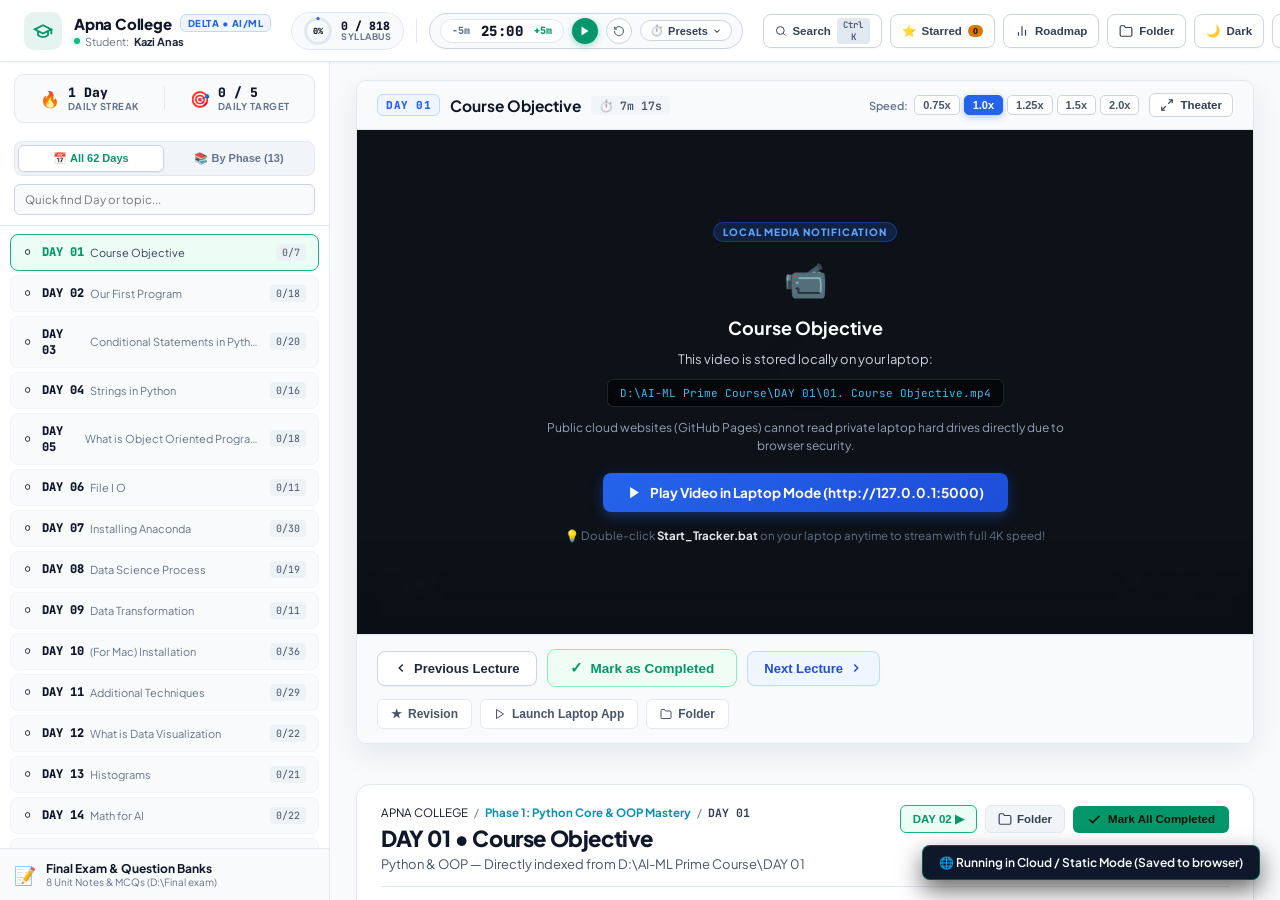
==== commit 12379c8a: "feat(branding): set student name to Kazi Anas" ====
--- a/docs/index.html
+++ b/docs/index.html
@@ -3,7 +3,7 @@
 <head>
   <meta charset="UTF-8">
   <meta name="viewport" content="width=device-width, initial-scale=1.0">
-  <title>Prime AI/ML Course Tracker | dj's Learning Hub</title>
+  <title>Apna College • Prime AI/ML Course Tracker | Kazi Anas</title>
   <link rel="preconnect" href="https://fonts.googleapis.com">
   <link rel="preconnect" href="https://fonts.gstatic.com" crossorigin>
   <link href="https://fonts.googleapis.com/css2?family=Plus+Jakarta+Sans:wght@300;400;500;600;700;800&family=JetBrains+Mono:wght@400;500;600;700&display=swap" rel="stylesheet">
@@ -29,7 +29,7 @@
             <span class="brand-name apna-brand">Apna College</span>
             <span class="brand-badge-pro">DELTA • AI/ML</span>
           </div>
-          <div class="brand-owner"><span class="enrolled-dot"></span> Student: <strong>dj</strong></div>
+          <div class="brand-owner"><span class="enrolled-dot"></span> Student: <strong>Kazi Anas</strong></div>
         </div>
       </div>
 
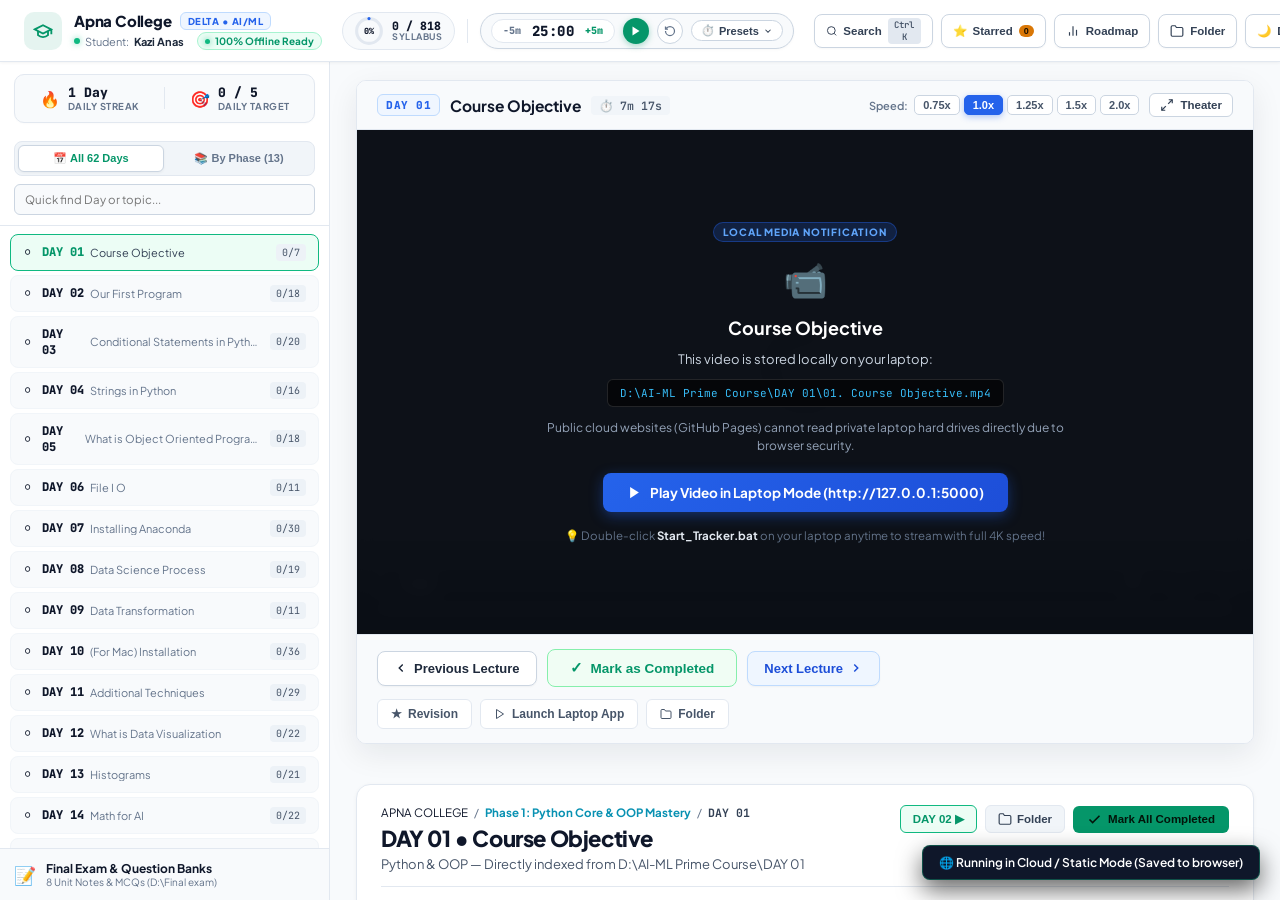
==== commit b45166c0: "Add 100% offline Service Worker, PWA manifest, offline badge, and native font stack" ====
--- a/docs/index.html
+++ b/docs/index.html
@@ -4,10 +4,17 @@
   <meta charset="UTF-8">
   <meta name="viewport" content="width=device-width, initial-scale=1.0">
   <title>Apna College • Prime AI/ML Course Tracker | Kazi Anas</title>
-  <link rel="preconnect" href="https://fonts.googleapis.com">
+  <meta name="theme-color" content="#2563EB">
+  <link rel="manifest" href="manifest.json">
+  <link rel="icon" type="image/x-icon" href="app_icon.ico">
+  <!-- Offline Native Font System + Non-blocking Google Fonts -->
+  <link rel="preconnect" href="https://fonts.googleapis.com" crossorigin>
   <link rel="preconnect" href="https://fonts.gstatic.com" crossorigin>
-  <link href="https://fonts.googleapis.com/css2?family=Plus+Jakarta+Sans:wght@300;400;500;600;700;800&family=JetBrains+Mono:wght@400;500;600;700&display=swap" rel="stylesheet">
-  <link rel="stylesheet" href="style.css?v=5.0">
+  <link rel="stylesheet" href="https://fonts.googleapis.com/css2?family=Plus+Jakarta+Sans:wght@300;400;500;600;700;800&family=JetBrains+Mono:wght@400;500;600;700&display=swap" media="print" onload="this.media='all'">
+  <noscript>
+    <link rel="stylesheet" href="https://fonts.googleapis.com/css2?family=Plus+Jakarta+Sans:wght@300;400;500;600;700;800&family=JetBrains+Mono:wght@400;500;600;700&display=swap">
+  </noscript>
+  <link rel="stylesheet" href="style.css?v=5.1">
 </head>
 <body>
   <div class="ambient-glow glow-1"></div>
@@ -29,7 +36,13 @@
             <span class="brand-name apna-brand">Apna College</span>
             <span class="brand-badge-pro">DELTA • AI/ML</span>
           </div>
-          <div class="brand-owner"><span class="enrolled-dot"></span> Student: <strong>Kazi Anas</strong></div>
+          <div class="brand-owner">
+            <span class="enrolled-dot"></span> Student: <strong>Kazi Anas</strong>
+            <span class="offline-ready-badge" id="offline-badge" title="App works 100% offline without internet connection">
+              <span class="offline-badge-dot"></span>
+              <span id="offline-badge-text">100% Offline Ready</span>
+            </span>
+          </div>
         </div>
       </div>
 
@@ -651,6 +664,6 @@
 
   </div>
 
-  <script src="app.js?v=5.0"></script>
+  <script src="app.js?v=5.1"></script>
 </body>
 </html>
--- a/docs/style.css
+++ b/docs/style.css
@@ -21,8 +21,8 @@
   --amber: #f59e0b;
   --rose: #f43f5e;
 
-  --font-sans: 'Plus Jakarta Sans', system-ui, -apple-system, sans-serif;
-  --font-mono: 'JetBrains Mono', monospace;
+  --font-sans: 'Plus Jakarta Sans', 'Segoe UI Variable Text', 'Segoe UI', system-ui, -apple-system, BlinkMacSystemFont, Roboto, sans-serif;
+  --font-mono: 'JetBrains Mono', 'Cascadia Code', 'Consolas', 'Courier New', monospace;
 
   --radius-xl: 14px;
   --radius-lg: 10px;
@@ -259,6 +259,61 @@
 
 [data-theme="light"] .brand-owner strong {
   color: #1e293b;
+}
+
+/* Offline Ready Status Badge */
+.offline-ready-badge {
+  display: inline-flex;
+  align-items: center;
+  gap: 5px;
+  margin-left: 8px;
+  font-size: 10px;
+  font-weight: 700;
+  padding: 2px 7px;
+  border-radius: 12px;
+  background: rgba(16, 185, 129, 0.12);
+  color: #10b981;
+  border: 1px solid rgba(16, 185, 129, 0.28);
+  transition: all 0.25s ease;
+  user-select: none;
+}
+
+.offline-badge-dot {
+  width: 5px;
+  height: 5px;
+  border-radius: 50%;
+  background: #10b981;
+  box-shadow: 0 0 6px rgba(16, 185, 129, 0.8);
+  animation: pulse-offline 2.5s infinite;
+}
+
+.offline-ready-badge.offline-mode {
+  background: rgba(245, 158, 11, 0.14);
+  color: #f59e0b;
+  border-color: rgba(245, 158, 11, 0.35);
+}
+
+.offline-ready-badge.offline-mode .offline-badge-dot {
+  background: #f59e0b;
+  box-shadow: 0 0 6px rgba(245, 158, 11, 0.8);
+}
+
+[data-theme="light"] .offline-ready-badge {
+  background: #ecfdf5;
+  color: #059669;
+  border-color: #a7f3d0;
+}
+
+[data-theme="light"] .offline-ready-badge.offline-mode {
+  background: #fffbeb;
+  color: #d97706;
+  border-color: #fde68a;
+}
+
+@keyframes pulse-offline {
+  0% { transform: scale(0.95); opacity: 0.8; }
+  50% { transform: scale(1.2); opacity: 1; }
+  100% { transform: scale(0.95); opacity: 0.8; }
 }
 
 /* Center Study & Focus Hub */
